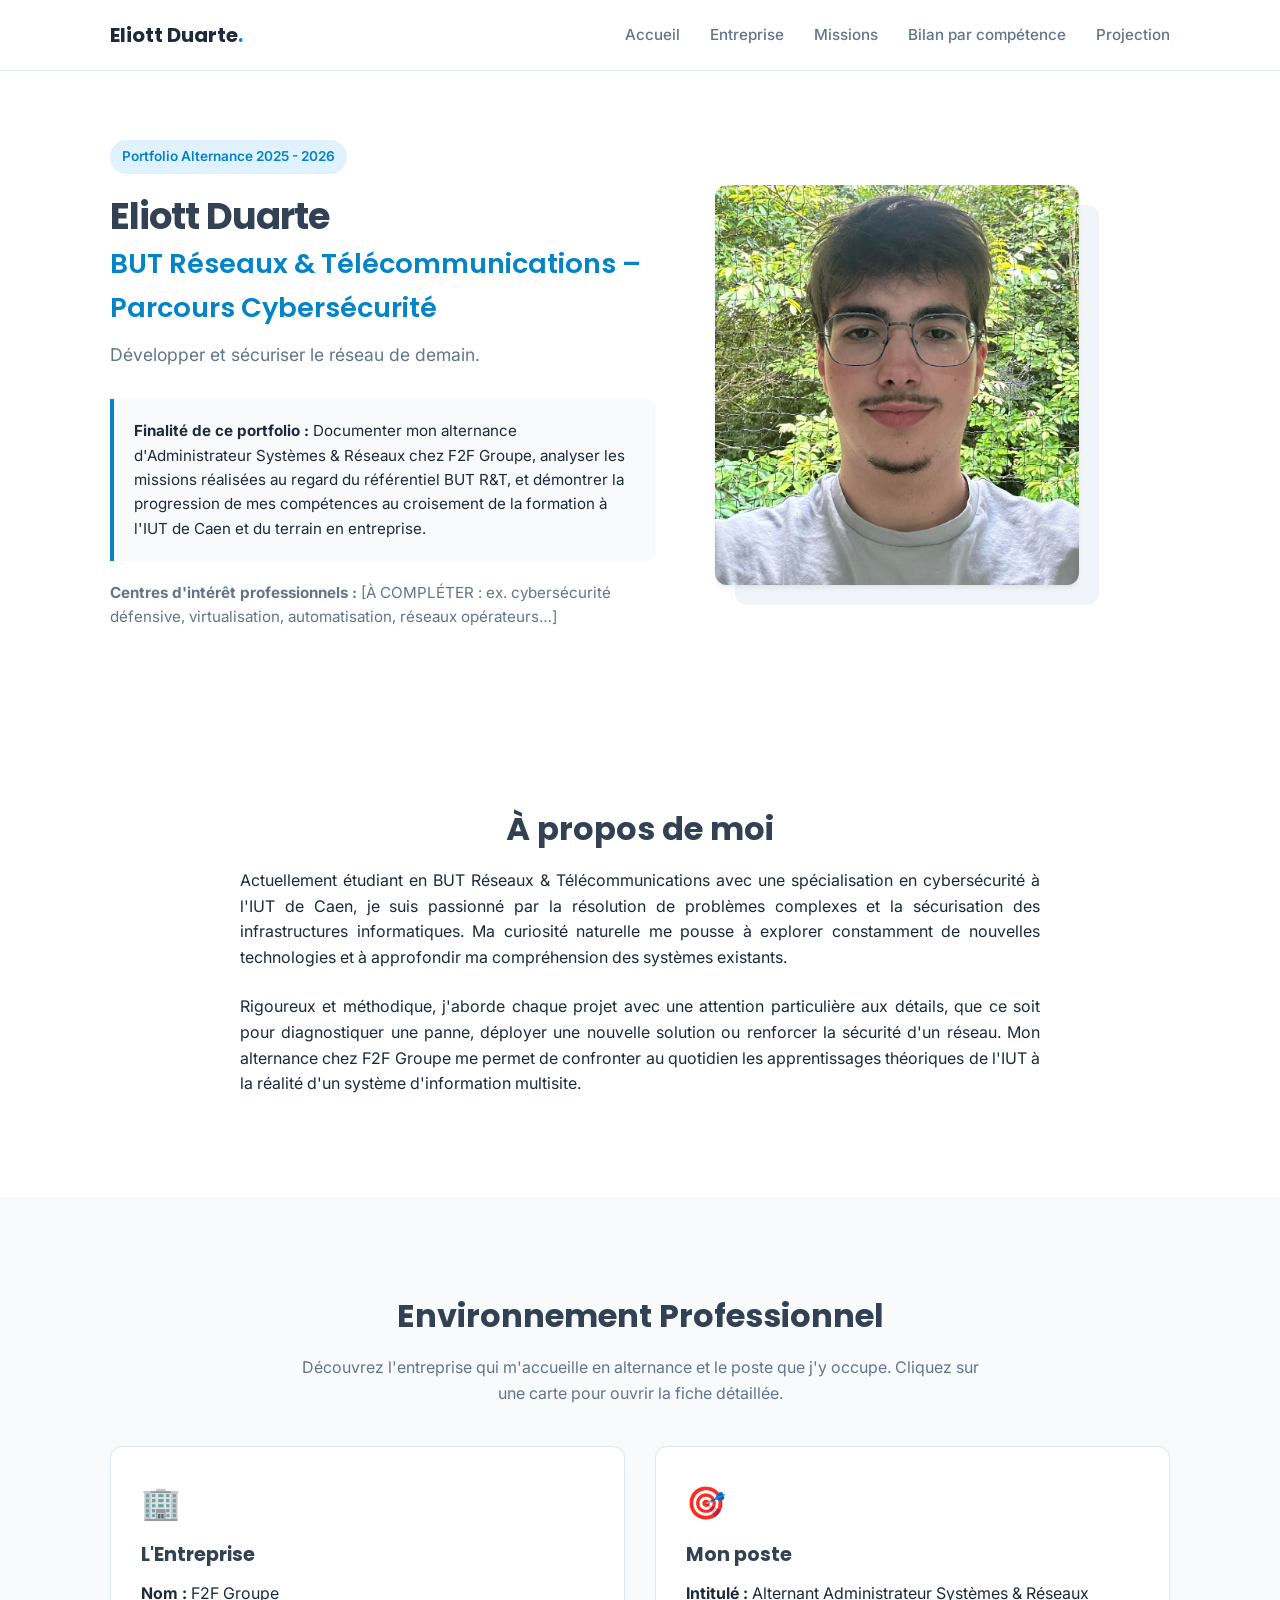
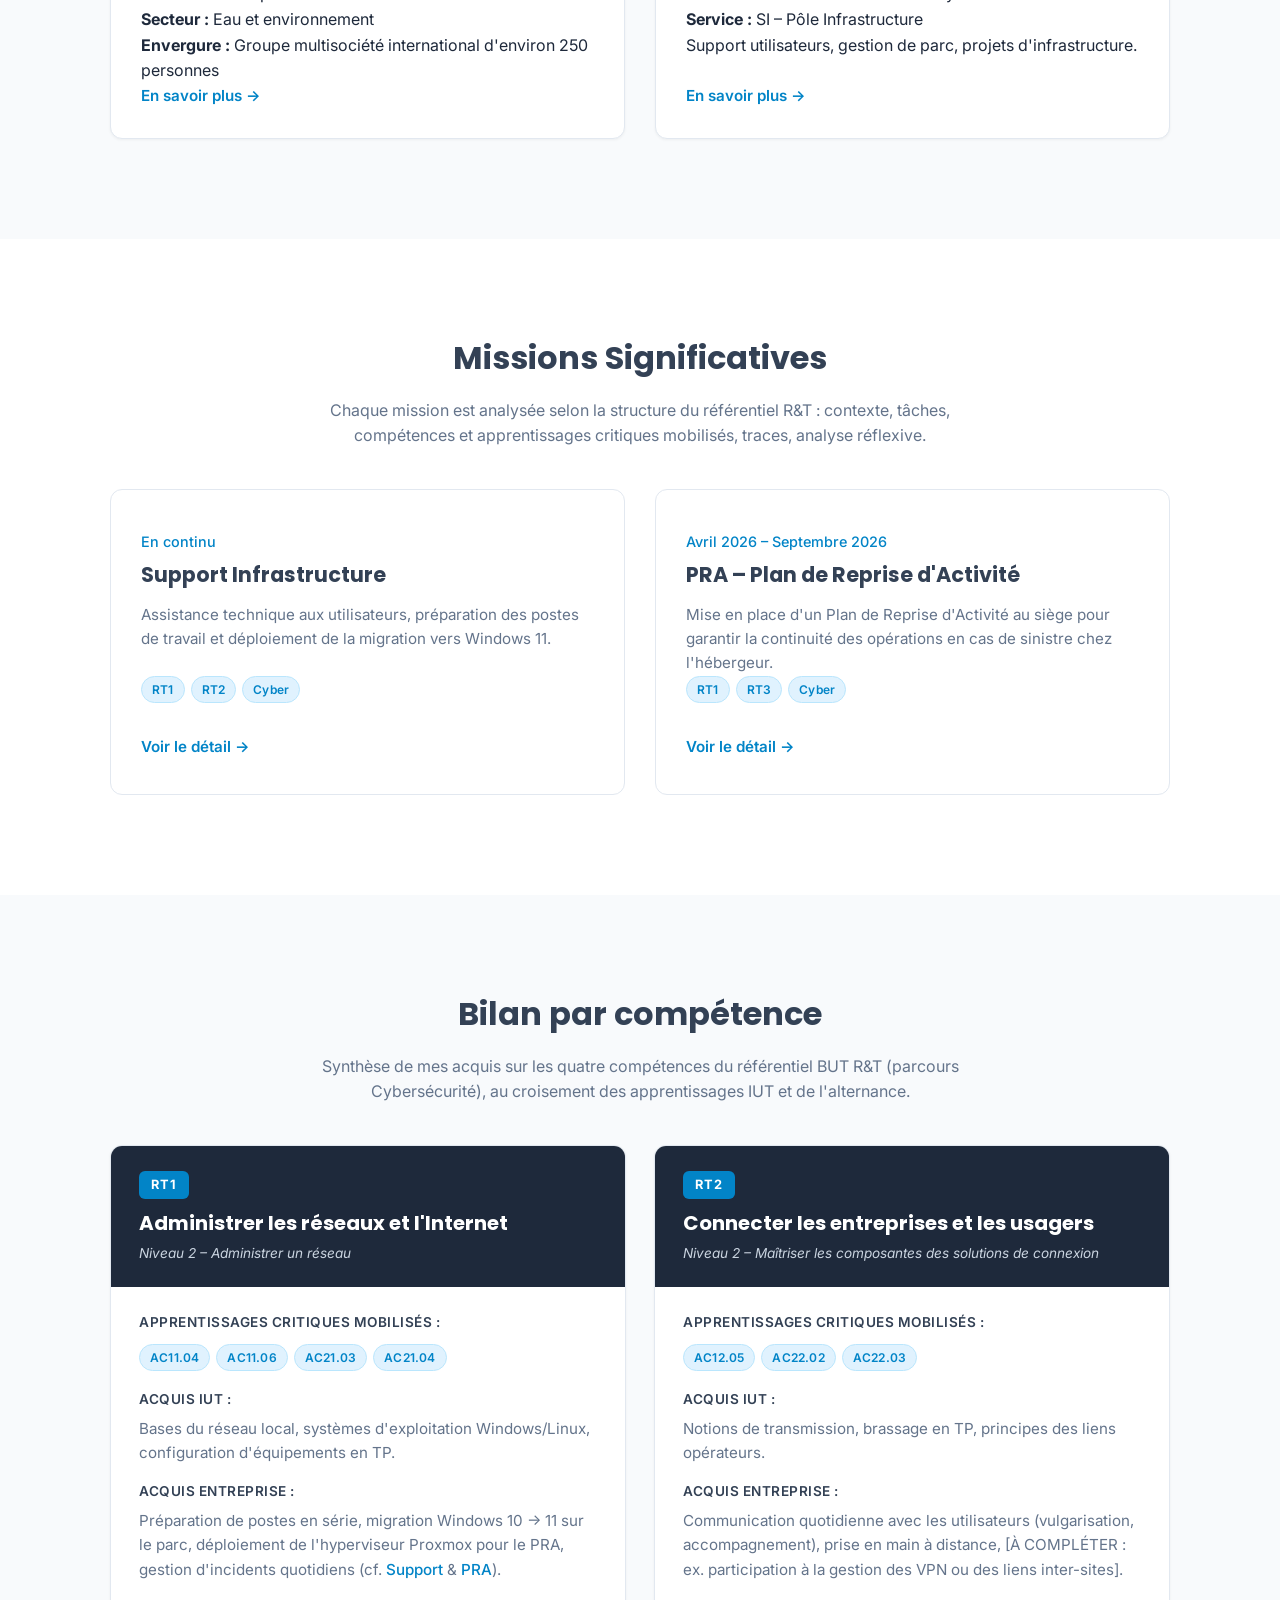
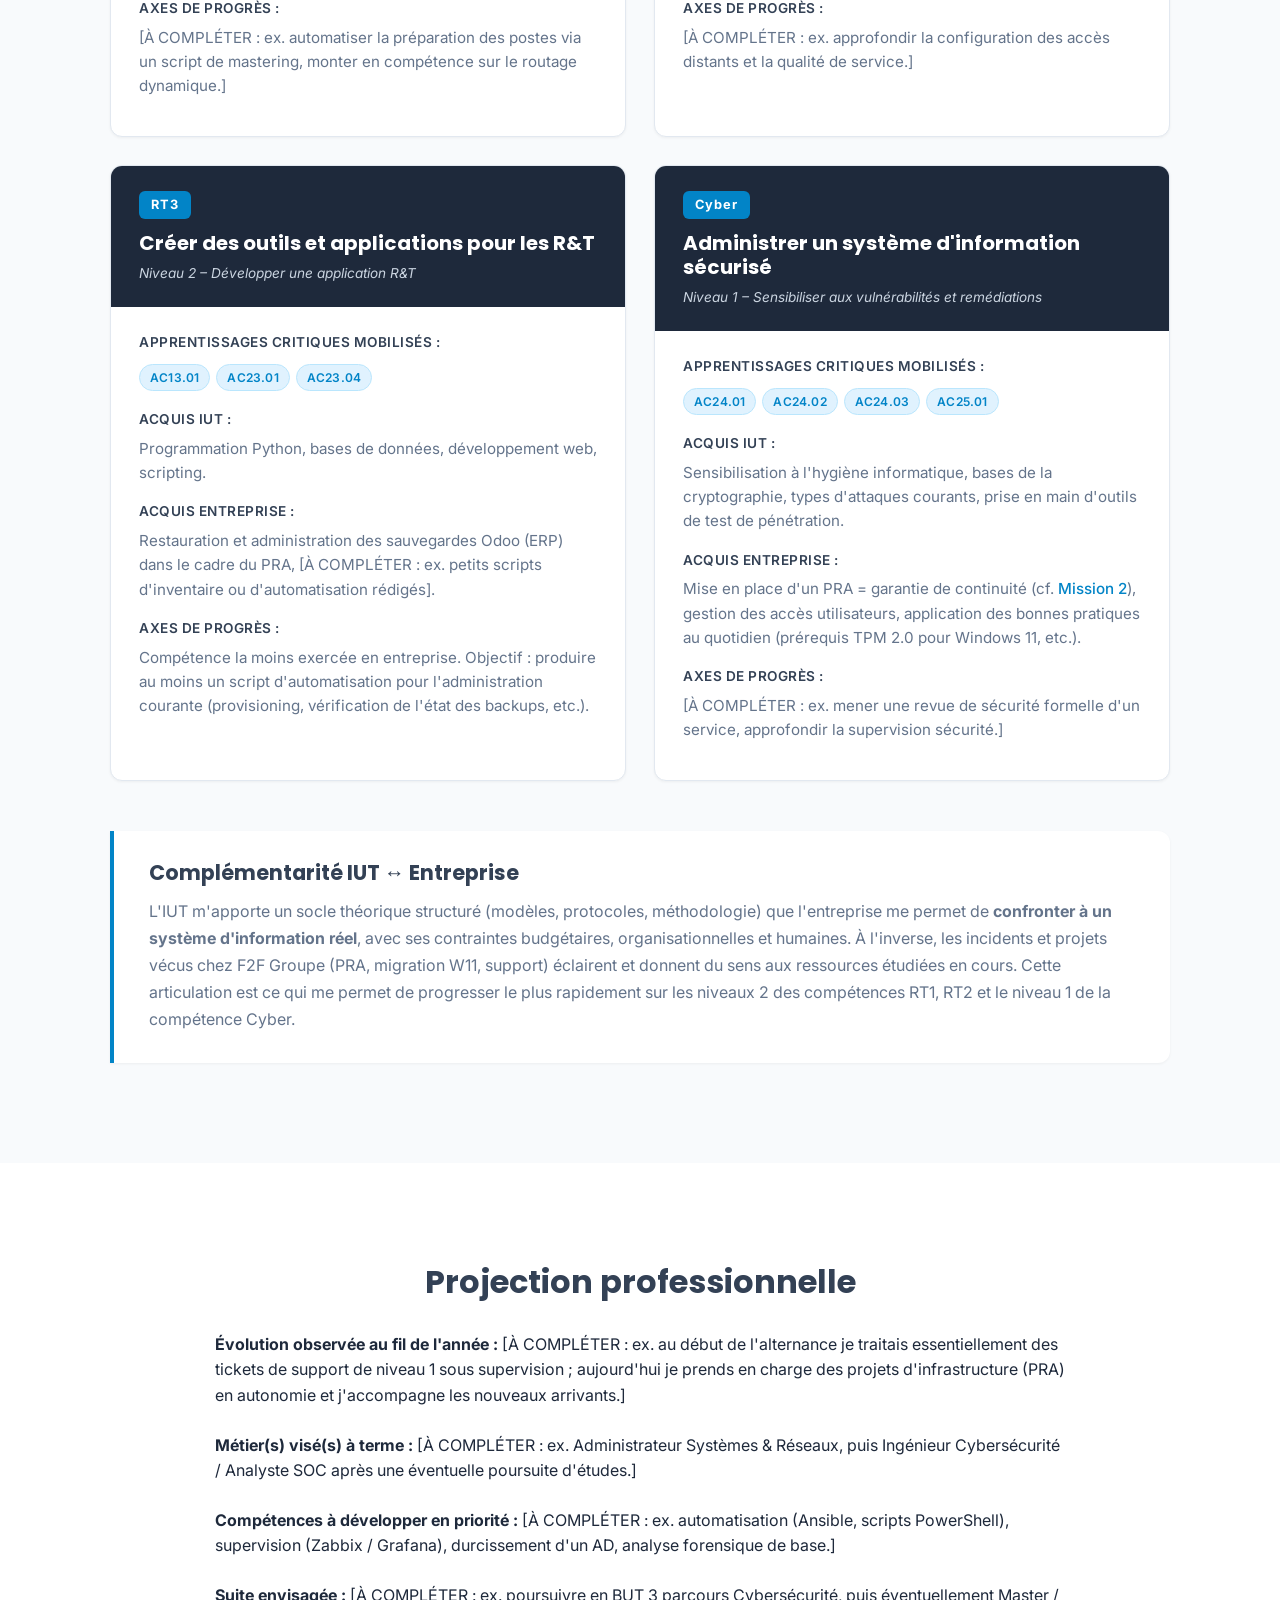
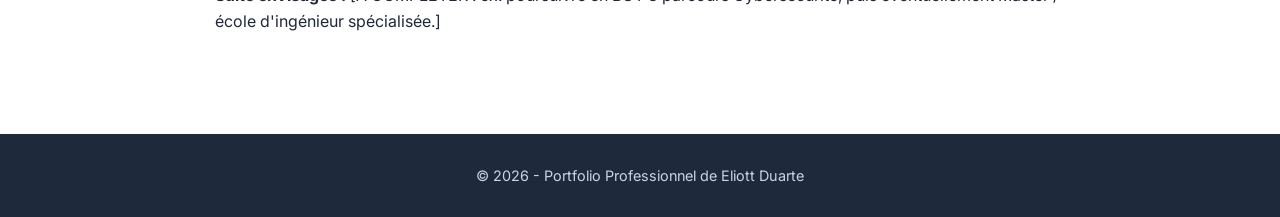
==== index.html @ 226a298e "9eme" ====
<!DOCTYPE html>
<html lang="fr">
<head>
    <meta charset="UTF-8">
    <meta name="viewport" content="width=device-width, initial-scale=1.0">
    <title>Portfolio Professionnel | BUT R&T - Eliott Duarte</title>
    <link rel="preconnect" href="https://fonts.googleapis.com">
    <link rel="preconnect" href="https://fonts.gstatic.com" crossorigin>
    <link href="https://fonts.googleapis.com/css2?family=Inter:wght@300;400;500&family=Poppins:wght@500;600;700&display=swap" rel="stylesheet">
    <link rel="stylesheet" href="style.css">
</head>
<body>

    <header class="main-header">
        <div class="container nav-container">
            <div class="logo">
                <span class="logo-name">Eliott Duarte</span><span class="logo-dot">.</span>
            </div>
            <nav>
                <ul class="nav-links">
                    <li><a href="#accueil">Accueil</a></li>
                    <li><a href="#entreprise">Entreprise</a></li>
                    <li><a href="#missions">Missions</a></li>
                    <li><a href="#bilan">Bilan par compétence</a></li>
                    <li><a href="#projection">Projection</a></li>
                </ul>
            </nav>
        </div>
    </header>

    <main>
        <section id="accueil" class="section-hero">
            <div class="container hero-wrapper">
                <div class="hero-content">
                    <span class="badge">Portfolio Alternance 2025 - 2026</span>
                    <h1>Eliott Duarte<br><span class="specialization-text">BUT Réseaux & Télécommunications – Parcours Cybersécurité</span></h1>
                    <p class="hero-subtitle">Développer et sécuriser le réseau de demain.</p>
                    <div class="hero-description">
                        <p><strong>Finalité de ce portfolio :</strong> Documenter mon alternance d'Administrateur Systèmes & Réseaux chez F2F Groupe, analyser les missions réalisées au regard du référentiel BUT R&T, et démontrer la progression de mes compétences au croisement de la formation à l'IUT de Caen et du terrain en entreprise.</p>
                    </div>
                    <p style="margin-top:20px; color: var(--text-muted); font-size: 0.95rem;">
                        <strong>Centres d'intérêt professionnels :</strong> [À COMPLÉTER : ex. cybersécurité défensive, virtualisation, automatisation, réseaux opérateurs…]
                    </p>
                </div>
                <div class="hero-image-container">
                    <div style="position: relative; width: 80%; height: 400px;">
                        <img src="portrait.jpg" alt="Portrait d'Eliott Duarte, étudiant BUT R&T" class="hero-img" style="background:#e2e8f0; width: 100%; height: 100%; display:block; object-fit:cover;">
                        <div class="img-backdrop"></div>
                    </div>
                </div>
            </div>
        </section>

        <section id="about" class="section-white">
            <div class="container">
                <h2 class="section-title">À propos de moi</h2>
                <div style="max-width: 800px; margin: -30px auto 0 auto; text-align: justify;">
                    <p>
                        Actuellement étudiant en BUT Réseaux & Télécommunications avec une spécialisation en cybersécurité à l'IUT de Caen, je suis passionné par la résolution de problèmes complexes et la sécurisation des infrastructures informatiques. Ma curiosité naturelle me pousse à explorer constamment de nouvelles technologies et à approfondir ma compréhension des systèmes existants.
                    </p>
                    <p style="margin-top: 1.5em;">
                        Rigoureux et méthodique, j'aborde chaque projet avec une attention particulière aux détails, que ce soit pour diagnostiquer une panne, déployer une nouvelle solution ou renforcer la sécurité d'un réseau. Mon alternance chez F2F Groupe me permet de confronter au quotidien les apprentissages théoriques de l'IUT à la réalité d'un système d'information multisite.
                    </p>
                </div>
            </div>
        </section>

        <section id="entreprise" class="section-light">
            <div class="container">
                <h2 class="section-title">Environnement Professionnel</h2>
                <p class="section-intro">Découvrez l'entreprise qui m'accueille en alternance et le poste que j'y occupe. Cliquez sur une carte pour ouvrir la fiche détaillée.</p>
                <div class="cards-grid">
                    <div class="card card-link" onclick="openModal('modal-entreprise')" role="button" tabindex="0">
                        <div class="card-icon">🏢</div>
                        <h3>L'Entreprise</h3>
                        <p><strong>Nom :</strong> F2F Groupe</p>
                        <p><strong>Secteur :</strong> Eau et environnement</p>
                        <p><strong>Envergure :</strong> Groupe multisociété international d'environ 250 personnes</p>
                        <span class="read-more">En savoir plus &rarr;</span>
                    </div>
                    <div class="card card-link" onclick="openModal('modal-poste')" role="button" tabindex="0">
                        <div class="card-icon">🎯</div>
                        <h3>Mon poste</h3>
                        <p><strong>Intitulé :</strong> Alternant Administrateur Systèmes & Réseaux</p>
                        <p><strong>Service :</strong> SI – Pôle Infrastructure</p>
                        <p>Support utilisateurs, gestion de parc, projets d'infrastructure.</p>
                        <span class="read-more">En savoir plus &rarr;</span>
                    </div>
                </div>
            </div>
        </section>

        <section id="missions" class="section-white">
            <div class="container">
                <h2 class="section-title">Missions Significatives</h2>
                <p class="section-intro">Chaque mission est analysée selon la structure du référentiel R&T : contexte, tâches, compétences et apprentissages critiques mobilisés, traces, analyse réflexive.</p>

                <div class="mission-grid">
                    <a href="mission1.html" class="mission-summary-card">
                        <span class="mission-date">En continu</span>
                        <h3>Support Infrastructure</h3>
                        <p>Assistance technique aux utilisateurs, préparation des postes de travail et déploiement de la migration vers Windows 11.</p>
                        <div class="ac-tag-row">
                            <span class="ac-tag">RT1</span>
                            <span class="ac-tag">RT2</span>
                            <span class="ac-tag">Cyber</span>
                        </div>
                        <span class="read-more">Voir le détail &rarr;</span>
                    </a>

                    <a href="mission2.html" class="mission-summary-card">
                        <span class="mission-date">Avril 2026 – Septembre 2026</span>
                        <h3>PRA – Plan de Reprise d'Activité</h3>
                        <p>Mise en place d'un Plan de Reprise d'Activité au siège pour garantir la continuité des opérations en cas de sinistre chez l'hébergeur.</p>
                        <div class="ac-tag-row">
                            <span class="ac-tag">RT1</span>
                            <span class="ac-tag">RT3</span>
                            <span class="ac-tag">Cyber</span>
                        </div>
                        <span class="read-more">Voir le détail &rarr;</span>
                    </a>
                </div>
            </div>
        </section>

        <section id="bilan" class="section-light">
            <div class="container">
                <h2 class="section-title">Bilan par compétence</h2>
                <p class="section-intro">Synthèse de mes acquis sur les quatre compétences du référentiel BUT R&T (parcours Cybersécurité), au croisement des apprentissages IUT et de l'alternance.</p>

                <div class="competence-grid">

                    <article class="competence-card">
                        <header class="competence-header">
                            <span class="competence-code">RT1</span>
                            <h3>Administrer les réseaux et l'Internet</h3>
                            <span class="competence-level">Niveau 2 – Administrer un réseau</span>
                        </header>
                        <div class="competence-body">
                            <p class="competence-label">Apprentissages critiques mobilisés :</p>
                            <div class="ac-tag-row">
                                <span class="ac-tag" title="Maîtriser les principes des systèmes d'exploitation">AC11.04</span>
                                <span class="ac-tag" title="Installer un poste client">AC11.06</span>
                                <span class="ac-tag" title="Déployer des postes clients et solutions virtualisées">AC21.03</span>
                                <span class="ac-tag" title="Déployer des services réseaux avancés">AC21.04</span>
                            </div>
                            <p class="competence-label">Acquis IUT :</p>
                            <p>Bases du réseau local, systèmes d'exploitation Windows/Linux, configuration d'équipements en TP.</p>
                            <p class="competence-label">Acquis Entreprise :</p>
                            <p>Préparation de postes en série, migration Windows 10 → 11 sur le parc, déploiement de l'hyperviseur Proxmox pour le PRA, gestion d'incidents quotidiens (cf. <a href="mission1.html">Support</a> &amp; <a href="mission2.html">PRA</a>).</p>
                            <p class="competence-label">Axes de progrès :</p>
                            <p>[À COMPLÉTER : ex. automatiser la préparation des postes via un script de mastering, monter en compétence sur le routage dynamique.]</p>
                        </div>
                    </article>

                    <article class="competence-card">
                        <header class="competence-header">
                            <span class="competence-code">RT2</span>
                            <h3>Connecter les entreprises et les usagers</h3>
                            <span class="competence-level">Niveau 2 – Maîtriser les composantes des solutions de connexion</span>
                        </header>
                        <div class="competence-body">
                            <p class="competence-label">Apprentissages critiques mobilisés :</p>
                            <div class="ac-tag-row">
                                <span class="ac-tag" title="Communiquer avec un tiers, adapter son discours">AC12.05</span>
                                <span class="ac-tag" title="Mettre en place un accès distant sécurisé">AC22.02</span>
                                <span class="ac-tag" title="Mettre en place une connexion multi-site">AC22.03</span>
                            </div>
                            <p class="competence-label">Acquis IUT :</p>
                            <p>Notions de transmission, brassage en TP, principes des liens opérateurs.</p>
                            <p class="competence-label">Acquis Entreprise :</p>
                            <p>Communication quotidienne avec les utilisateurs (vulgarisation, accompagnement), prise en main à distance, [À COMPLÉTER : ex. participation à la gestion des VPN ou des liens inter-sites].</p>
                            <p class="competence-label">Axes de progrès :</p>
                            <p>[À COMPLÉTER : ex. approfondir la configuration des accès distants et la qualité de service.]</p>
                        </div>
                    </article>

                    <article class="competence-card">
                        <header class="competence-header">
                            <span class="competence-code">RT3</span>
                            <h3>Créer des outils et applications pour les R&T</h3>
                            <span class="competence-level">Niveau 2 – Développer une application R&T</span>
                        </header>
                        <div class="competence-body">
                            <p class="competence-label">Apprentissages critiques mobilisés :</p>
                            <div class="ac-tag-row">
                                <span class="ac-tag" title="Utiliser un système informatique et ses outils">AC13.01</span>
                                <span class="ac-tag" title="Automatiser l'administration système avec des scripts">AC23.01</span>
                                <span class="ac-tag" title="Installer, administrer un système de gestion de données">AC23.04</span>
                            </div>
                            <p class="competence-label">Acquis IUT :</p>
                            <p>Programmation Python, bases de données, développement web, scripting.</p>
                            <p class="competence-label">Acquis Entreprise :</p>
                            <p>Restauration et administration des sauvegardes Odoo (ERP) dans le cadre du PRA, [À COMPLÉTER : ex. petits scripts d'inventaire ou d'automatisation rédigés].</p>
                            <p class="competence-label">Axes de progrès :</p>
                            <p>Compétence la moins exercée en entreprise. Objectif : produire au moins un script d'automatisation pour l'administration courante (provisioning, vérification de l'état des backups, etc.).</p>
                        </div>
                    </article>

                    <article class="competence-card">
                        <header class="competence-header">
                            <span class="competence-code">Cyber</span>
                            <h3>Administrer un système d'information sécurisé</h3>
                            <span class="competence-level">Niveau 1 – Sensibiliser aux vulnérabilités et remédiations</span>
                        </header>
                        <div class="competence-body">
                            <p class="competence-label">Apprentissages critiques mobilisés :</p>
                            <div class="ac-tag-row">
                                <span class="ac-tag" title="Connaître et utiliser les bonnes pratiques de cybersécurité">AC24.01</span>
                                <span class="ac-tag" title="Mettre en œuvre les outils fondamentaux de sécurisation">AC24.02</span>
                                <span class="ac-tag" title="Sécuriser les services">AC24.03</span>
                                <span class="ac-tag" title="Administrer les protections contre les logiciels malveillants">AC25.01</span>
                            </div>
                            <p class="competence-label">Acquis IUT :</p>
                            <p>Sensibilisation à l'hygiène informatique, bases de la cryptographie, types d'attaques courants, prise en main d'outils de test de pénétration.</p>
                            <p class="competence-label">Acquis Entreprise :</p>
                            <p>Mise en place d'un PRA = garantie de continuité (cf. <a href="mission2.html">Mission 2</a>), gestion des accès utilisateurs, application des bonnes pratiques au quotidien (prérequis TPM 2.0 pour Windows 11, etc.).</p>
                            <p class="competence-label">Axes de progrès :</p>
                            <p>[À COMPLÉTER : ex. mener une revue de sécurité formelle d'un service, approfondir la supervision sécurité.]</p>
                        </div>
                    </article>

                </div>

                <div class="complementarite-box">
                    <h3>Complémentarité IUT ↔ Entreprise</h3>
                    <p>L'IUT m'apporte un socle théorique structuré (modèles, protocoles, méthodologie) que l'entreprise me permet de <strong>confronter à un système d'information réel</strong>, avec ses contraintes budgétaires, organisationnelles et humaines. À l'inverse, les incidents et projets vécus chez F2F Groupe (PRA, migration W11, support) éclairent et donnent du sens aux ressources étudiées en cours. Cette articulation est ce qui me permet de progresser le plus rapidement sur les niveaux 2 des compétences RT1, RT2 et le niveau 1 de la compétence Cyber.</p>
                </div>
            </div>
        </section>

        <section id="projection" class="section-white">
            <div class="container">
                <h2 class="section-title">Projection professionnelle</h2>
                <div style="max-width: 850px; margin: -20px auto 0 auto;">
                    <p><strong>Évolution observée au fil de l'année :</strong> [À COMPLÉTER : ex. au début de l'alternance je traitais essentiellement des tickets de support de niveau 1 sous supervision ; aujourd'hui je prends en charge des projets d'infrastructure (PRA) en autonomie et j'accompagne les nouveaux arrivants.]</p>

                    <p style="margin-top: 1.5em;"><strong>Métier(s) visé(s) à terme :</strong> [À COMPLÉTER : ex. Administrateur Systèmes & Réseaux, puis Ingénieur Cybersécurité / Analyste SOC après une éventuelle poursuite d'études.]</p>

                    <p style="margin-top: 1.5em;"><strong>Compétences à développer en priorité :</strong> [À COMPLÉTER : ex. automatisation (Ansible, scripts PowerShell), supervision (Zabbix / Grafana), durcissement d'un AD, analyse forensique de base.]</p>

                    <p style="margin-top: 1.5em;"><strong>Suite envisagée :</strong> [À COMPLÉTER : ex. poursuivre en BUT 3 parcours Cybersécurité, puis éventuellement Master / école d'ingénieur spécialisée.]</p>
                </div>
            </div>
        </section>
    </main>

    <footer class="main-footer">
        <div class="container">
            <p>© 2026 - Portfolio Professionnel de Eliott Duarte</p>
        </div>
    </footer>

    <!-- Modal Entreprise -->
    <div id="modal-entreprise" class="modal-overlay" onclick="closeModalOnOverlay(event, this)" aria-modal="true" role="dialog">
        <div class="modal">
            <div class="modal-header">
                <span class="mission-date">Secteur : Eau et environnement</span>
                <h2>F2F Groupe</h2>
                <div class="tags">
                    <span class="tag">International</span>
                    <span class="tag">Multisociété</span>
                    <span class="tag">~250 collaborateurs</span>
                </div>
                <button class="modal-close" onclick="closeModal('modal-entreprise')" aria-label="Fermer">&times;</button>
            </div>
            <div class="modal-body">
                <div class="content-block">
                    <h2>1. Présentation du Groupe</h2>
                    <p>F2F Groupe est un acteur du secteur de l'eau et de l'environnement. Avec une présence à l'international et un effectif d'environ 250 personnes, le groupe rassemble plusieurs sociétés spécialisées pour offrir des solutions complètes à ses clients.</p>
                    <p><strong>Activité principale :</strong> [À COMPLÉTER : description précise de l'activité du groupe – ex. traitement de l'eau, équipements industriels, ingénierie environnementale…]</p>
                    <p><strong>Implantation :</strong> Siège à [À COMPLÉTER : ex. Sainte-Mère-Église], filiales en [À COMPLÉTER : pays / régions].</p>
                </div>

                <div class="content-block bg-gray rounded-box">
                    <h2>2. Organisation interne &amp; positionnement du service</h2>
                    <p>Je suis intégré au <strong>service Système d'Information (SI), Pôle Infrastructure</strong>, basé au siège du groupe. Ce service est responsable du maintien en condition opérationnelle de l'infrastructure partagée entre les différentes sociétés du groupe.</p>
                    <p><strong>Structure du service SI :</strong> [À COMPLÉTER : ex. 1 DSI, 1 responsable infrastructure (mon tuteur), 2 administrateurs, 1 alternant (moi). Adapter selon la réalité.]</p>
                </div>

                <div class="content-block">
                    <h2>3. Missions principales confiées</h2>
                    <ul class="task-list">
                        <li>Support de proximité aux utilisateurs du groupe (résolution d'incidents, accompagnement).</li>
                        <li>Préparation des équipements et des accès pour les nouveaux arrivants.</li>
                        <li>Migration progressive du parc Windows 10 vers Windows 11.</li>
                        <li>Conception et mise en place du Plan de Reprise d'Activité au siège.</li>
                        <li>[À COMPLÉTER : autres missions ponctuelles confiées au cours de l'année.]</li>
                    </ul>
                </div>

                <div class="content-block bg-gray rounded-box">
                    <h2>4. Évolution observée au fil de l'année</h2>
                    <p>[À COMPLÉTER : ex. premiers mois consacrés à l'observation et au support de niveau 1 ; à partir de [mois], prise en charge de tâches plus autonomes (préparation de postes, gestion des accès) ; à partir d'avril 2026, pilotage du projet PRA en quasi-autonomie sous validation du tuteur.]</p>
                </div>

                <div class="content-block">
                    <h2>5. Lien avec mon projet professionnel</h2>
                    <p>Cette alternance me permet de [À COMPLÉTER : ex. confronter mes apprentissages cybersécurité à un SI réel, découvrir la dimension multisite d'une infrastructure, etc.]. Elle conforte mon souhait de m'orienter vers [À COMPLÉTER : métier / domaine visé].</p>
                </div>
            </div>
        </div>
    </div>

    <!-- Modal Poste -->
    <div id="modal-poste" class="modal-overlay" onclick="closeModalOnOverlay(event, this)" aria-modal="true" role="dialog">
        <div class="modal">
            <div class="modal-header">
                <span class="mission-date">Service : SI – Pôle Infrastructure</span>
                <h2>Alternant Administrateur Systèmes &amp; Réseaux</h2>
                <div class="tags">
                    <span class="tag">Support Utilisateurs</span>
                    <span class="tag">Maintien en condition opérationnelle</span>
                    <span class="tag">Projets d'infrastructure</span>
                </div>
                <button class="modal-close" onclick="closeModal('modal-poste')" aria-label="Fermer">&times;</button>
            </div>
            <div class="modal-body">
                <div class="content-block">
                    <h2>1. Description du poste</h2>
                    <p>En tant qu'alternant Administrateur Systèmes &amp; Réseaux, j'accompagne le Pôle Infrastructure dans la gestion quotidienne du système d'information de F2F Groupe. Mon rôle inclut la résolution des incidents, le support de proximité aux utilisateurs et la participation active aux projets d'évolution de l'infrastructure.</p>
                </div>

                <div class="content-block bg-gray rounded-box">
                    <h2>2. Outils &amp; environnement technique</h2>
                    <ul class="task-list">
                        <li><strong>Systèmes &amp; virtualisation :</strong> Windows 10/11, Windows Server, Proxmox.</li>
                        <li><strong>Réseaux :</strong> brassage, gestion des accès, configuration des équipements.</li>
                        <li><strong>Support :</strong> outils de ticketing et de prise en main à distance.</li>
                        <li><strong>Hébergement / sauvegardes :</strong> infrastructure OVH, ERP Odoo.</li>
                        <li>[À COMPLÉTER : autres outils précis – ex. nom de la solution de ticketing, antivirus, etc.]</li>
                    </ul>
                </div>

                <div class="content-block">
                    <h2>3. Niveau de responsabilité</h2>
                    <p>Sous la supervision de mon tuteur [À COMPLÉTER : nom &amp; fonction du tuteur], j'interviens en autonomie sur le support de niveau 1 et la préparation des postes. Pour les projets d'infrastructure (PRA, migration W11), je propose les solutions techniques et les fais valider avant déploiement en production.</p>
                </div>

                <div class="content-block bg-gray rounded-box">
                    <h2>4. Évolution de mon autonomie</h2>
                    <p>[À COMPLÉTER : ex. au début je sollicitais systématiquement mon tuteur pour chaque incident ; aujourd'hui je traite seul environ X tickets par semaine et je n'escalade que les cas critiques. Sur les projets, je suis passé d'un rôle d'exécution à un rôle de proposition.]</p>
                </div>

                <div class="content-block">
                    <h2>5. Projection professionnelle</h2>
                    <p>Ce poste me permet de construire un profil polyvalent (système, réseau, support, sécurité). À l'issue du BUT, je souhaite [À COMPLÉTER : ex. évoluer vers un poste d'Administrateur Systèmes &amp; Réseaux confirmé, puis me spécialiser en cybersécurité défensive].</p>
                </div>
            </div>
        </div>
    </div>

    <script>
        function openModal(id) {
            document.getElementById(id).classList.add('active');
            document.body.style.overflow = 'hidden';
        }
        function closeModal(id) {
            document.getElementById(id).classList.remove('active');
            document.body.style.overflow = '';
        }
        function closeModalOnOverlay(e, overlay) {
            if (e.target === overlay) closeModal(overlay.id);
        }
        document.addEventListener('keydown', function(e) {
            if (e.key === 'Escape') {
                document.querySelectorAll('.modal-overlay.active').forEach(function(m) {
                    closeModal(m.id);
                });
            }
        });
    </script>
</body>
</html>
---- style.css ----
/* VARIABLES GLOBALES */
:root {
    --primary-color: #1e293b; /* Bleu ardoise très foncé (texte principal) */
    --secondary-color: #334155; /* Bleu gris (titres) */
    --accent-color: #0284c7; /* Bleu professionnel (boutons, liens) */
    --bg-white: #ffffff;
    --bg-light: #f8fafc; /* Gris très clair pour alterner les sections */
    --text-muted: #64748b;
    --border-color: #e2e8f0;
    --shadow-sm: 0 1px 3px rgba(0,0,0,0.05);
    --shadow-md: 0 4px 6px -1px rgba(0,0,0,0.05), 0 2px 4px -1px rgba(0,0,0,0.03);
    --radius: 12px;
}

/* RESET & TYPOGRAPHIE */
* {
    margin: 0;
    padding: 0;
    box-sizing: border-box;
}

html {
    scroll-behavior: smooth;
}

body {
    font-family: 'Inter', sans-serif;
    color: var(--primary-color);
    line-height: 1.6;
    background-color: var(--bg-white);
}

h1, h2, h3, h4 {
    font-family: 'Poppins', sans-serif;
    color: var(--secondary-color);
    line-height: 1.2;
}

.container {
    max-width: 1100px;
    margin: 0 auto;
    padding: 0 20px;
}

/* HEADER & NAVIGATION */
.main-header {
    background-color: var(--bg-white);
    position: fixed;
    width: 100%;
    top: 0;
    z-index: 1000;
    border-bottom: 1px solid var(--border-color);
}

.nav-container {
    display: flex;
    justify-content: space-between;
    align-items: center;
    height: 70px;
}

.logo {
    font-family: 'Poppins', sans-serif;
    font-size: 1.25rem;
    font-weight: 700;
    color: var(--primary-color);
}

.logo-dot {
    color: var(--accent-color);
}

.nav-links {
    list-style: none;
    display: flex;
    gap: 30px;
}

.nav-links a {
    text-decoration: none;
    color: var(--text-muted);
    font-weight: 500;
    font-size: 0.95rem;
    transition: color 0.2s ease;
}

.nav-links a:hover {
    color: var(--accent-color);
}

/* SECTIONS GÉNÉRALES */
.section-white, .section-light {
    padding: 100px 0;
}

.section-light {
    background-color: var(--bg-light);
}

.section-title {
    font-size: 2rem;
    margin-bottom: 50px;
    text-align: center;
}

.section-intro {
    text-align: center;
    max-width: 700px;
    margin: -30px auto 40px auto;
    color: var(--text-muted);
}

/* 1. HERO SECTION (ACCUEIL) */
.section-hero {
    padding: 140px 0 80px 0; /* Plus d'espace en haut pour le header fixe */
    background-color: var(--bg-white);
}

.hero-wrapper {
    display: flex;
    align-items: center;
    gap: 60px;
}

.hero-content {
    flex: 1.2;
}

.badge {
    display: inline-block;
    padding: 6px 12px;
    background-color: #e0f2fe;
    color: var(--accent-color);
    border-radius: 20px;
    font-size: 0.85rem;
    font-weight: 600;
    margin-bottom: 20px;
}

.hero-content h1 {
    font-size: 2.3rem;
    margin-bottom: 15px;
    letter-spacing: -1px;
}

.specialization-text {
    color: var(--accent-color);
    font-size: 1.7rem;
    font-weight: 600;
    letter-spacing: normal;
}

.hero-subtitle {
    font-size: 1.1rem;
    color: var(--text-muted);
    margin-bottom: 30px;
}

.hero-description {
    background: var(--bg-light);
    padding: 20px;
    border-left: 4px solid var(--accent-color);
    border-radius: 0 8px 8px 0;
    font-size: 0.95rem;
}

.hero-image-container {
    flex: 1;
    position: relative;
}

.hero-img {
    width: 100%;
    border-radius: var(--radius);
    position: relative;
    z-index: 2;
    box-shadow: var(--shadow-md);
}

.img-backdrop {
    position: absolute;
    top: 20px;
    right: -20px;
    width: 100%;
    height: 100%;
    background-color: #f1f5f9;
    border-radius: var(--radius);
    z-index: 1;
}

/* 2. CARTES ENTREPRISE */
.cards-grid {
    display: grid;
    grid-template-columns: repeat(auto-fit, minmax(300px, 1fr));
    gap: 30px;
}

.card {
    background: var(--bg-white);
    padding: 30px;
    border-radius: var(--radius);
    box-shadow: var(--shadow-sm);
    border: 1px solid var(--border-color);
    transition: transform 0.3s ease, box-shadow 0.3s ease;
}

.card:hover {
    transform: translateY(-5px);
    box-shadow: var(--shadow-md);
}

.card-icon {
    font-size: 2rem;
    margin-bottom: 15px;
}

.card h3 {
    margin-bottom: 15px;
    font-size: 1.2rem;
}

/* Cartes entreprise et poste */
.card-link {
    text-decoration: none;
    color: var(--primary-color);
    display: flex;
    flex-direction: column;
    cursor: pointer;
}
.card-link .read-more {
    margin-top: auto;
}

/* MODALES */
.modal-overlay {
    display: none;
    position: fixed;
    inset: 0;
    background: rgba(0, 0, 0, 0.5);
    z-index: 2000;
    align-items: center;
    justify-content: center;
    padding: 20px;
}

.modal-overlay.active {
    display: flex;
}

.modal {
    background: var(--bg-white);
    border-radius: var(--radius);
    max-width: 700px;
    width: 100%;
    max-height: 85vh;
    overflow-y: auto;
    box-shadow: 0 20px 60px rgba(0, 0, 0, 0.2);
    animation: modalIn 0.25s ease;
}

@keyframes modalIn {
    from { opacity: 0; transform: translateY(20px); }
    to   { opacity: 1; transform: translateY(0); }
}

.modal-header {
    background-color: var(--primary-color);
    color: var(--bg-white);
    padding: 40px 50px 30px;
    position: relative;
}

.modal-header h2 {
    color: var(--bg-white);
    font-size: 1.8rem;
    margin: 8px 0 15px;
}

.modal-header .mission-date {
    color: #94a3b8;
    font-size: 0.9rem;
    text-transform: uppercase;
    letter-spacing: 1px;
}

.modal-close {
    position: absolute;
    top: 18px;
    right: 22px;
    background: none;
    border: none;
    color: #94a3b8;
    font-size: 2rem;
    cursor: pointer;
    line-height: 1;
    transition: color 0.2s;
}

.modal-close:hover {
    color: var(--bg-white);
}

.modal-body {
    padding: 40px 50px;
}

/* TAGS APPRENTISSAGES CRITIQUES */
.ac-tag-row {
    display: flex;
    flex-wrap: wrap;
    gap: 6px;
    margin: 10px 0 18px;
}

.ac-tag {
    display: inline-block;
    padding: 3px 10px;
    background-color: #e0f2fe;
    color: var(--accent-color);
    border: 1px solid #bae6fd;
    border-radius: 14px;
    font-size: 0.75rem;
    font-weight: 600;
    font-family: 'Inter', sans-serif;
    letter-spacing: 0.2px;
    cursor: help;
}

.mission-summary-card .ac-tag-row {
    margin-top: auto;
    margin-bottom: 12px;
}

/* BILAN PAR COMPETENCE */
.competence-grid {
    display: grid;
    grid-template-columns: repeat(auto-fit, minmax(380px, 1fr));
    gap: 28px;
    margin-top: 20px;
}

.competence-card {
    background: var(--bg-white);
    border: 1px solid var(--border-color);
    border-radius: var(--radius);
    box-shadow: var(--shadow-sm);
    overflow: hidden;
    display: flex;
    flex-direction: column;
    transition: transform 0.3s ease, box-shadow 0.3s ease;
}

.competence-card:hover {
    transform: translateY(-4px);
    box-shadow: var(--shadow-md);
}

.competence-header {
    background-color: var(--primary-color);
    color: var(--bg-white);
    padding: 25px 28px 22px;
}

.competence-code {
    display: inline-block;
    background-color: var(--accent-color);
    color: var(--bg-white);
    padding: 4px 12px;
    border-radius: 6px;
    font-size: 0.8rem;
    font-weight: 700;
    letter-spacing: 1px;
    margin-bottom: 12px;
}

.competence-header h3 {
    color: var(--bg-white);
    font-size: 1.25rem;
    margin: 0 0 8px;
}

.competence-level {
    display: block;
    color: #cbd5e1;
    font-size: 0.85rem;
    font-style: italic;
}

.competence-body {
    padding: 25px 28px;
    flex: 1;
    font-size: 0.95rem;
}

.competence-body p {
    margin-bottom: 12px;
    color: var(--text-muted);
}

.competence-body a {
    color: var(--accent-color);
    text-decoration: none;
    font-weight: 500;
}

.competence-body a:hover {
    text-decoration: underline;
}

.competence-label {
    color: var(--secondary-color) !important;
    font-weight: 600;
    font-size: 0.85rem;
    text-transform: uppercase;
    letter-spacing: 0.5px;
    margin-top: 16px !important;
    margin-bottom: 6px !important;
}

.competence-label:first-child {
    margin-top: 0 !important;
}

/* BLOC AC AU SEIN D'UNE MISSION */
.competence-mini {
    background-color: var(--bg-light);
    border-left: 3px solid var(--accent-color);
    padding: 18px 22px;
    border-radius: 0 6px 6px 0;
    margin-bottom: 18px;
}

.competence-mini p {
    margin-bottom: 8px;
    color: var(--text-muted);
    font-size: 0.95rem;
}

.competence-mini p:first-child {
    color: var(--primary-color);
    font-size: 1rem;
}

.competence-mini em {
    color: var(--secondary-color);
}

/* ENCART COMPLEMENTARITE */
.complementarite-box {
    margin-top: 50px;
    background: var(--bg-white);
    border-left: 4px solid var(--accent-color);
    padding: 30px 35px;
    border-radius: 0 var(--radius) var(--radius) 0;
    box-shadow: var(--shadow-sm);
}

.complementarite-box h3 {
    color: var(--secondary-color);
    font-size: 1.3rem;
    margin-bottom: 12px;
}

.complementarite-box p {
    color: var(--text-muted);
    line-height: 1.7;
}

/* FOOTER */
.main-footer {
    background-color: var(--primary-color);
    color: #cbd5e1;
    padding: 30px 0;
    text-align: center;
    font-size: 0.9rem;
}

/* 3. MISSIONS */
.mission-card {
    background: var(--bg-white);
    border-radius: var(--radius);
    border: 1px solid var(--border-color);
    box-shadow: var(--shadow-sm);
    margin-bottom: 40px;
    overflow: hidden;
}

.mission-header {
    padding: 25px 30px;
    border-bottom: 1px solid var(--border-color);
    background-color: var(--bg-white);
}

.mission-title-group h3 {
    font-size: 1.4rem;
    color: var(--primary-color);
}

.mission-date {
    display: block;
    font-size: 0.9rem;
    color: var(--accent-color);
    font-weight: 500;
    margin-top: 5px;
}

.mission-body {
    display: flex;
    flex-wrap: wrap;
    padding: 30px;
    gap: 40px;
}

.mission-column {
    flex: 1;
    min-width: 300px;
}

.mission-column h4 {
    margin-bottom: 15px;
    font-size: 1.1rem;
}

.task-list {
    padding-left: 20px;
    color: var(--text-muted);
}

.task-list li {
    margin-bottom: 8px;
}

.rounded-box {
    background-color: var(--bg-light);
    padding: 25px;
    border-radius: 8px;
}

.tags {
    display: flex;
    gap: 10px;
    flex-wrap: wrap;
    margin-bottom: 25px;
}

.tag {
    background-color: #e2e8f0;
    color: var(--secondary-color);
    padding: 5px 12px;
    border-radius: 20px;
    font-size: 0.8rem;
    font-weight: 600;
}

.mission-footer {
    padding: 20px 30px;
    background-color: #f8fafc;
    border-top: 1px solid var(--border-color);
}

.trace-text {
    font-style: italic;
    color: var(--text-muted);
    font-size: 0.95rem;
}

/* 4. TABLEAU BILAN */
.table-container {
    overflow-x: auto;
    background: var(--bg-white);
    border-radius: var(--radius);
    box-shadow: var(--shadow-sm);
    border: 1px solid var(--border-color);
}

.styled-table {
    width: 100%;
    border-collapse: collapse;
    min-width: 800px;
    font-size: 1.1rem;
}

.styled-table thead tr {
    background-color: var(--primary-color);
    color: var(--bg-white);
    text-align: left;
}

.styled-table th {
    font-size: 1.2rem;
}

.styled-table th, .styled-table td {
    padding: 25px 30px;
}

/* --- NOUVEAUTÉS POUR LE MULTIPAGE (MISSIONS) --- */

/* Grille des cartes sur l'accueil */
.mission-grid {
    display: grid;
    grid-template-columns: repeat(auto-fit, minmax(320px, 1fr));
    gap: 30px;
    margin-top: 40px;
}

/* Carte cliquable */
.mission-summary-card {
    display: flex;
    flex-direction: column;
    background: var(--bg-white);
    padding: 35px 30px;
    border-radius: var(--radius);
    border: 1px solid var(--border-color);
    text-decoration: none;
    color: var(--primary-color);
    transition: transform 0.3s ease, box-shadow 0.3s ease, border-color 0.3s ease;
}

.mission-summary-card:hover {
    transform: translateY(-5px);
    box-shadow: var(--shadow-md);
    border-color: var(--accent-color);
}

.mission-summary-card h3 {
    font-size: 1.3rem;
    margin-bottom: 15px;
    margin-top: 10px;
}

.mission-summary-card p {
    color: var(--text-muted);
    font-size: 0.95rem;
    flex-grow: 1; /* Pousse le lien "Voir le détail" vers le bas */
}

.read-more {
    display: inline-block;
    margin-top: 20px;
    color: var(--accent-color);
    font-weight: 600;
    font-size: 0.95rem;
}

/* Page détail de la mission */
.page-mission {
    padding: 120px 0 80px 0; /* Compense le header fixe */
}

.btn-back {
    display: inline-flex;
    align-items: center;
    color: var(--text-muted);
    text-decoration: none;
    font-weight: 500;
    margin-bottom: 30px;
    transition: color 0.2s;
}

.btn-back:hover {
    color: var(--accent-color);
}

.mission-detail-card {
    background: var(--bg-white);
    border-radius: var(--radius);
    border: 1px solid var(--border-color);
    box-shadow: var(--shadow-sm);
    overflow: hidden;
}

.mission-detail-header {
    background-color: var(--primary-color);
    color: var(--bg-white);
    padding: 50px;
}

.mission-detail-header h1 {
    color: var(--bg-white);
    font-size: 2.5rem;
    margin: 10px 0 20px 0;
}

.mission-detail-header .mission-date {
    color: #94a3b8;
    font-size: 1rem;
    text-transform: uppercase;
    letter-spacing: 1px;
}

.mission-detail-body {
    padding: 50px;
}

.content-block {
    margin-bottom: 40px;
}

.content-block:last-child {
    margin-bottom: 0;
}

.content-block h2 {
    font-size: 1.4rem;
    margin-bottom: 20px;
    padding-bottom: 10px;
    border-bottom: 2px solid var(--bg-light);
}

.bg-gray {
    background-color: var(--bg-light);
}

.proof-container {
    background-color: var(--bg-light);
    border: 1px solid var(--border-color);
    padding: 20px;
    border-radius: 8px;
    text-align: center;
    margin: 20px 0;
}

.caption {
    font-size: 0.85rem;
    color: var(--text-muted);
    margin-top: 10px;
    font-style: italic;
}
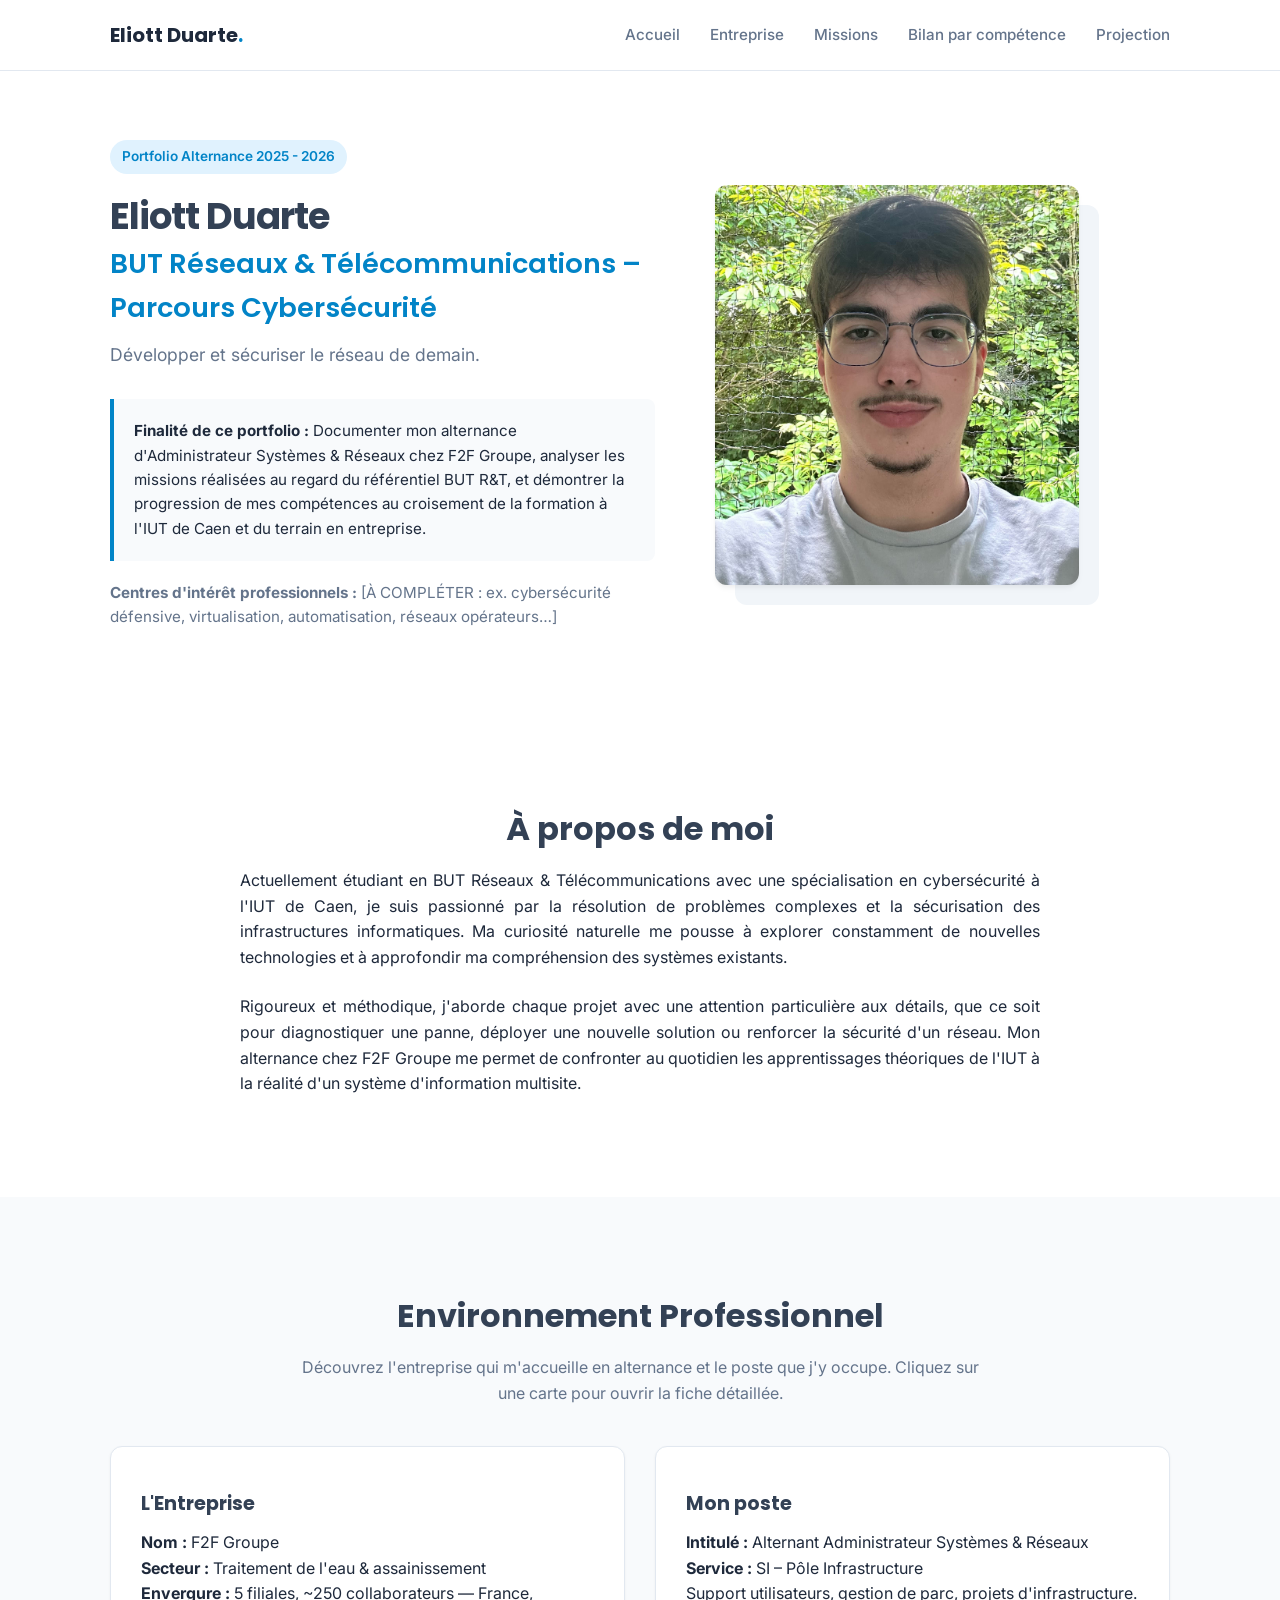
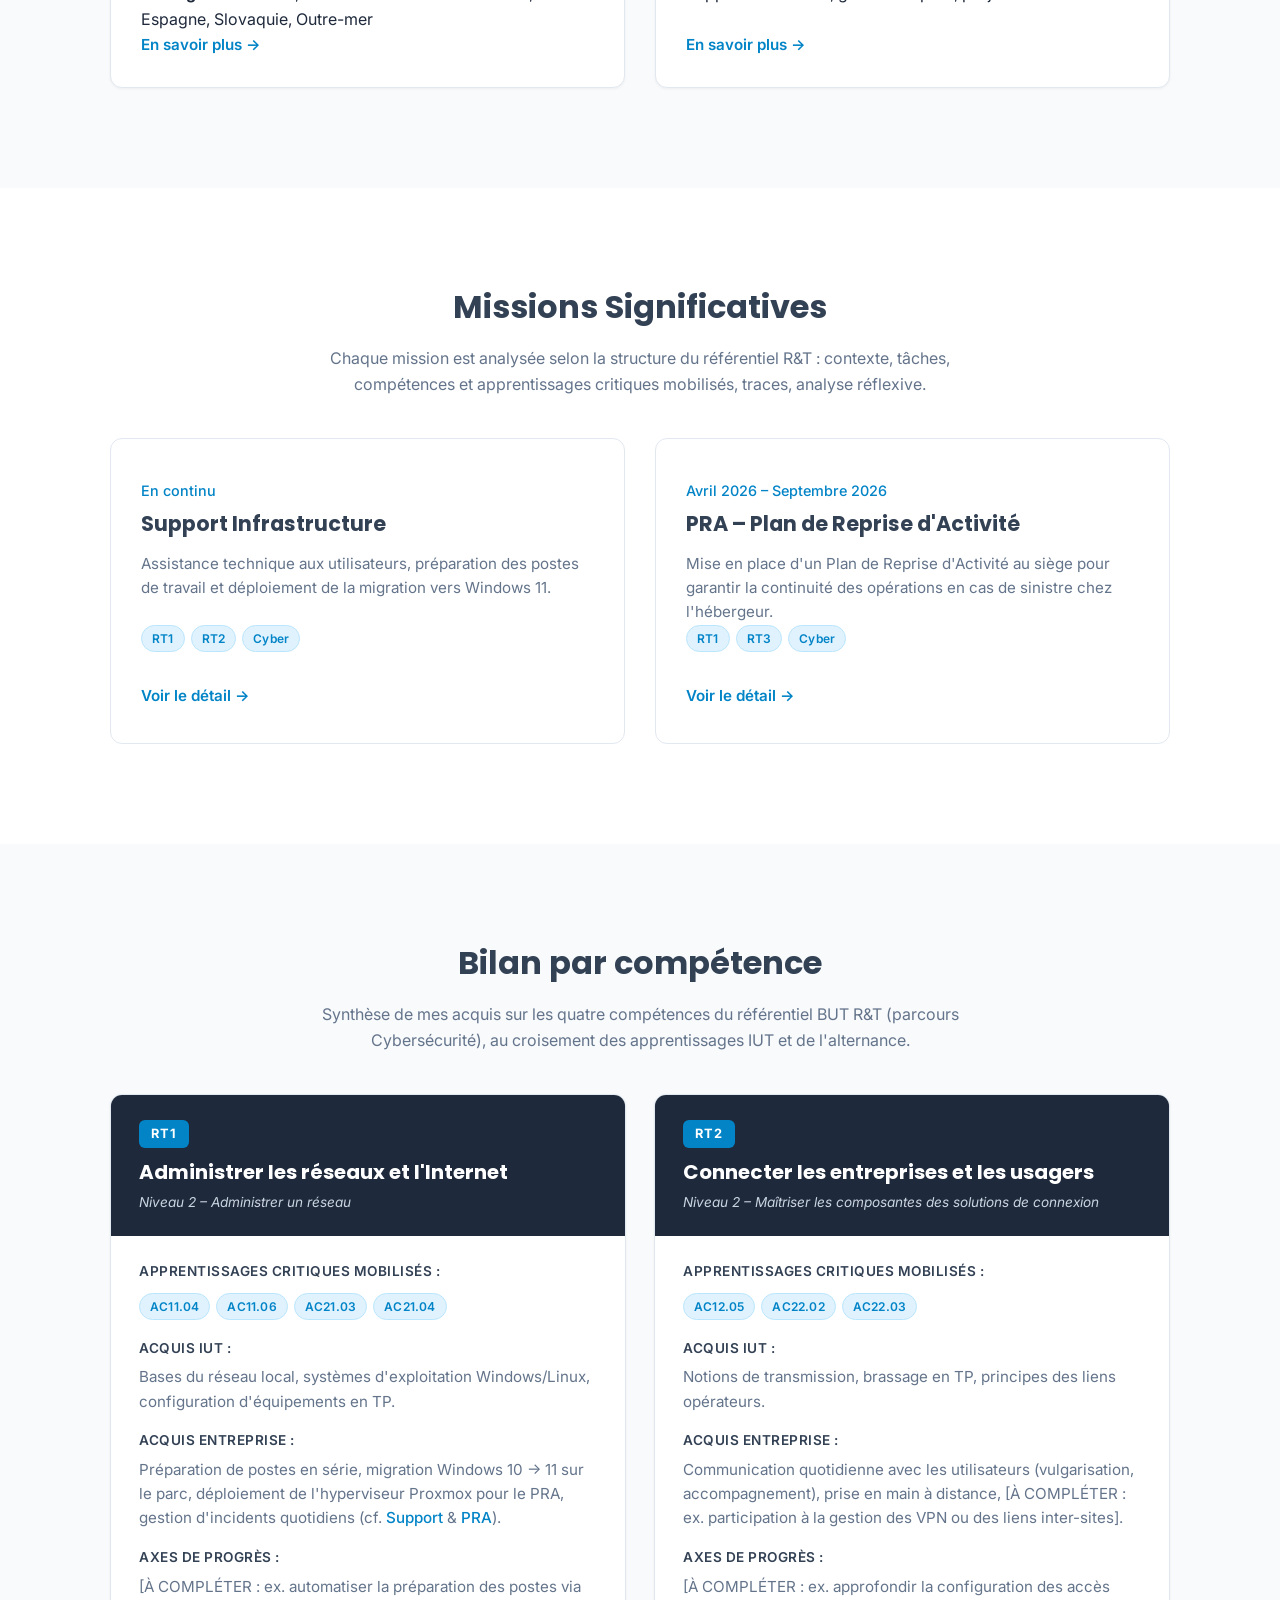
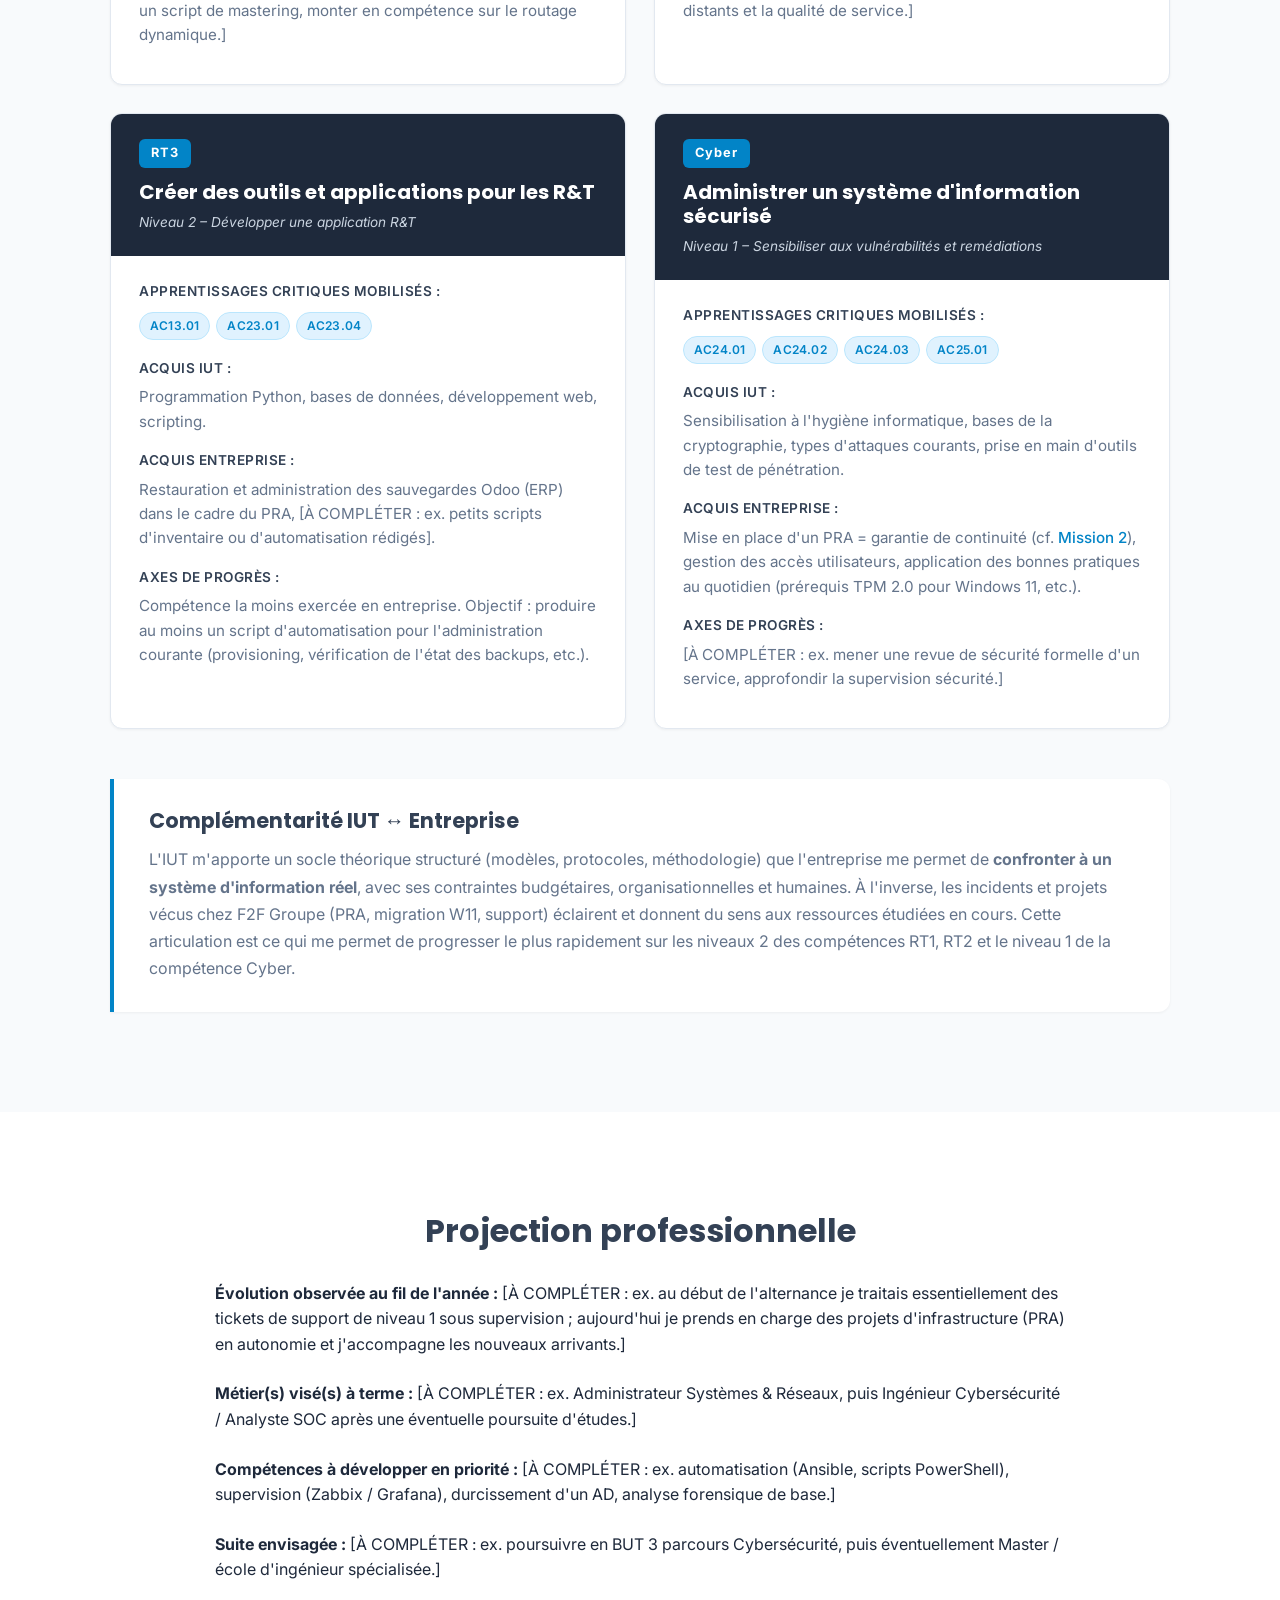
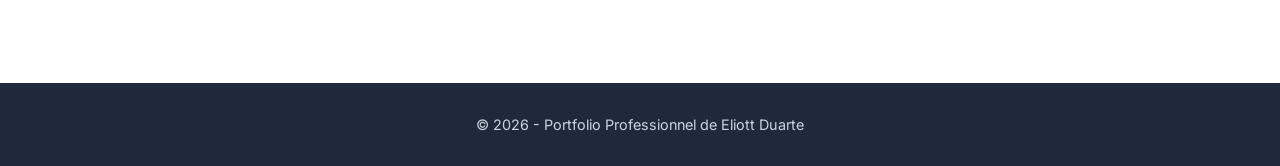
==== commit 7d6c6cb7: "10eme add Entreprise" ====
--- a/index.html
+++ b/index.html
@@ -71,15 +71,15 @@
                 <p class="section-intro">Découvrez l'entreprise qui m'accueille en alternance et le poste que j'y occupe. Cliquez sur une carte pour ouvrir la fiche détaillée.</p>
                 <div class="cards-grid">
                     <div class="card card-link" onclick="openModal('modal-entreprise')" role="button" tabindex="0">
-                        <div class="card-icon">🏢</div>
+                        <div class="card-icon"></div>
                         <h3>L'Entreprise</h3>
                         <p><strong>Nom :</strong> F2F Groupe</p>
-                        <p><strong>Secteur :</strong> Eau et environnement</p>
-                        <p><strong>Envergure :</strong> Groupe multisociété international d'environ 250 personnes</p>
+                        <p><strong>Secteur :</strong> Traitement de l'eau &amp; assainissement</p>
+                        <p><strong>Envergure :</strong> 5 filiales, ~250 collaborateurs — France, Espagne, Slovaquie, Outre-mer</p>
                         <span class="read-more">En savoir plus &rarr;</span>
                     </div>
                     <div class="card card-link" onclick="openModal('modal-poste')" role="button" tabindex="0">
-                        <div class="card-icon">🎯</div>
+                        <div class="card-icon"></div>
                         <h3>Mon poste</h3>
                         <p><strong>Intitulé :</strong> Alternant Administrateur Systèmes & Réseaux</p>
                         <p><strong>Service :</strong> SI – Pôle Infrastructure</p>
@@ -255,49 +255,127 @@
     <div id="modal-entreprise" class="modal-overlay" onclick="closeModalOnOverlay(event, this)" aria-modal="true" role="dialog">
         <div class="modal">
             <div class="modal-header">
-                <span class="mission-date">Secteur : Eau et environnement</span>
+                <span class="mission-date">Secteur : Traitement de l'eau &amp; assainissement</span>
                 <h2>F2F Groupe</h2>
                 <div class="tags">
-                    <span class="tag">International</span>
-                    <span class="tag">Multisociété</span>
+                    <span class="tag">Sainte-Mère-Église, Normandie</span>
                     <span class="tag">~250 collaborateurs</span>
+                    <span class="tag">France · Espagne · Slovaquie · Outre-mer</span>
                 </div>
                 <button class="modal-close" onclick="closeModal('modal-entreprise')" aria-label="Fermer">&times;</button>
             </div>
             <div class="modal-body">
-                <div class="content-block">
-                    <h2>1. Présentation du Groupe</h2>
-                    <p>F2F Groupe est un acteur du secteur de l'eau et de l'environnement. Avec une présence à l'international et un effectif d'environ 250 personnes, le groupe rassemble plusieurs sociétés spécialisées pour offrir des solutions complètes à ses clients.</p>
-                    <p><strong>Activité principale :</strong> [À COMPLÉTER : description précise de l'activité du groupe – ex. traitement de l'eau, équipements industriels, ingénierie environnementale…]</p>
-                    <p><strong>Implantation :</strong> Siège à [À COMPLÉTER : ex. Sainte-Mère-Église], filiales en [À COMPLÉTER : pays / régions].</p>
-                </div>
-
-                <div class="content-block bg-gray rounded-box">
-                    <h2>2. Organisation interne &amp; positionnement du service</h2>
-                    <p>Je suis intégré au <strong>service Système d'Information (SI), Pôle Infrastructure</strong>, basé au siège du groupe. Ce service est responsable du maintien en condition opérationnelle de l'infrastructure partagée entre les différentes sociétés du groupe.</p>
-                    <p><strong>Structure du service SI :</strong> [À COMPLÉTER : ex. 1 DSI, 1 responsable infrastructure (mon tuteur), 2 administrateurs, 1 alternant (moi). Adapter selon la réalité.]</p>
-                </div>
-
-                <div class="content-block">
-                    <h2>3. Missions principales confiées</h2>
-                    <ul class="task-list">
-                        <li>Support de proximité aux utilisateurs du groupe (résolution d'incidents, accompagnement).</li>
-                        <li>Préparation des équipements et des accès pour les nouveaux arrivants.</li>
-                        <li>Migration progressive du parc Windows 10 vers Windows 11.</li>
-                        <li>Conception et mise en place du Plan de Reprise d'Activité au siège.</li>
-                        <li>[À COMPLÉTER : autres missions ponctuelles confiées au cours de l'année.]</li>
+
+                <div class="content-block">
+                    <h2>Présentation</h2>
+                    <p>F2F Groupe est un groupe industriel européen spécialisé dans le <strong>traitement de l'eau et l'assainissement</strong>. Fondé et basé à Sainte-Mère-Église en Normandie, il regroupe cinq filiales complémentaires qui couvrent l'ensemble de la chaîne : fabrication d'équipements, gestion des eaux pluviales et sanitaires, maintenance de stations, jusqu'aux solutions clés en main pour les particuliers.</p>
+                    <div class="kf-grid" style="margin-top: 18px;">
+                        <div class="kf-item">
+                            <div class="kf-label">Siège</div>
+                            <div class="kf-value">Sainte-Mère-Église (Normandie)</div>
+                        </div>
+                        <div class="kf-item">
+                            <div class="kf-label">Implantation</div>
+                            <div class="kf-value">France, Espagne, Slovaquie, Outre-mer</div>
+                        </div>
+                        <div class="kf-item">
+                            <div class="kf-label">Effectif</div>
+                            <div class="kf-value">~250 collaborateurs</div>
+                        </div>
+                        <div class="kf-item">
+                            <div class="kf-label">Activités</div>
+                            <div class="kf-value">Assainissement, eaux pluviales &amp; sanitaires, maintenance</div>
+                        </div>
+                    </div>
+                </div>
+
+                <div class="content-block">
+                    <h2>Structure du groupe</h2>
+                    <p style="margin-bottom: 16px; color: var(--text-muted); font-size: 0.93rem;">Le groupe s'organise autour d'une holding qui chapeaute cinq filiales aux métiers complémentaires :</p>
+                    <div class="org-chart-wrap">
+                        <div class="org-chart">
+                            <div class="org-root-box">F2F GROUPE</div>
+                            <div class="org-v-connector"></div>
+                            <div class="org-children">
+                                <div class="org-child">
+                                    <div class="org-child-box">
+                                        <strong>SIMOP</strong>
+                                        <small>Fabrication</small>
+                                    </div>
+                                </div>
+                                <div class="org-child">
+                                    <div class="org-child-box">
+                                        <strong>HYDREAL</strong>
+                                        <small>Pluvial</small>
+                                    </div>
+                                </div>
+                                <div class="org-child">
+                                    <div class="org-child-box">
+                                        <strong>ASSISTEAUX</strong>
+                                        <small>Maintenance</small>
+                                    </div>
+                                </div>
+                                <div class="org-child">
+                                    <div class="org-child-box">
+                                        <strong>EAUTECH</strong>
+                                        <small>Eaux sanitaires</small>
+                                    </div>
+                                </div>
+                                <div class="org-child">
+                                    <div class="org-child-box">
+                                        <strong>RAINEA</strong>
+                                        <small>Particulier</small>
+                                    </div>
+                                </div>
+                            </div>
+                        </div>
+                    </div>
+                    <ul class="task-list" style="margin-top: 22px;">
+                        <li><strong>SIMOP</strong> — Fabricant d'équipements pour l'assainissement non collectif et le traitement des eaux.</li>
+                        <li><strong>HYDREAL</strong> — Solutions de gestion des eaux pluviales et d'assainissement non collectif.</li>
+                        <li><strong>ASSISTEAUX</strong> — Maintenance et exploitation de stations de traitement des eaux sanitaires et industrielles.</li>
+                        <li><strong>EAUTECH</strong> — Spécialiste des installations et services liés aux eaux sanitaires.</li>
+                        <li><strong>RAINEA</strong> — Réseau franchise dédié aux particuliers : assainissement individuel et récupération d'eau de pluie.</li>
                     </ul>
                 </div>
 
-                <div class="content-block bg-gray rounded-box">
-                    <h2>4. Évolution observée au fil de l'année</h2>
-                    <p>[À COMPLÉTER : ex. premiers mois consacrés à l'observation et au support de niveau 1 ; à partir de [mois], prise en charge de tâches plus autonomes (préparation de postes, gestion des accès) ; à partir d'avril 2026, pilotage du projet PRA en quasi-autonomie sous validation du tuteur.]</p>
-                </div>
-
-                <div class="content-block">
-                    <h2>5. Lien avec mon projet professionnel</h2>
-                    <p>Cette alternance me permet de [À COMPLÉTER : ex. confronter mes apprentissages cybersécurité à un SI réel, découvrir la dimension multisite d'une infrastructure, etc.]. Elle conforte mon souhait de m'orienter vers [À COMPLÉTER : métier / domaine visé].</p>
-                </div>
+                <div class="content-block">
+                    <h2>Les sites de production SIMOP</h2>
+                    <p style="color: var(--text-muted); font-size: 0.93rem; margin-bottom: 18px;">SIMOP dispose de <strong>5 sites de production</strong> en France et à l'international, tous spécialisés dans le rotomoulage et la fabrication d'équipements d'assainissement.</p>
+                    <div class="usines-grid">
+                        <div class="usine-card">
+                            <div class="usine-header">
+                                <span class="usine-lieu">Le Ham — Manche (50)</span>
+                                <span class="usine-effectif">Rotomoulage polyéthylène · CNC</span>
+                            </div>
+                        </div>
+                        <div class="usine-card">
+                            <div class="usine-header">
+                                <span class="usine-lieu">Montdidier — Somme (80)</span>
+                                <span class="usine-effectif">Rotomoulage · Enroulement polyester</span>
+                            </div>
+                        </div>
+                        <div class="usine-card">
+                            <div class="usine-header">
+                                <span class="usine-lieu">Bujaraloz — Espagne</span>
+                                <span class="usine-effectif">Rotomoulage · ~40 collaborateurs</span>
+                            </div>
+                        </div>
+                        <div class="usine-card">
+                            <div class="usine-header">
+                                <span class="usine-lieu">Slovaquie</span>
+                                <span class="usine-effectif">Rotomoulage · Métallerie (depuis 2005)</span>
+                            </div>
+                        </div>
+                        <div class="usine-card">
+                            <div class="usine-header">
+                                <span class="usine-lieu">Antilles — Guadeloupe &amp; Martinique</span>
+                                <span class="usine-effectif">Production locale (depuis 1997)</span>
+                            </div>
+                        </div>
+                    </div>
+                </div>
+
             </div>
         </div>
     </div>
--- a/style.css
+++ b/style.css
@@ -726,4 +726,226 @@
     color: var(--text-muted);
     margin-top: 10px;
     font-style: italic;
+}
+
+/* ORG CHART */
+.org-chart-wrap {
+    overflow-x: auto;
+    padding: 10px 0 20px;
+}
+
+.org-chart {
+    display: flex;
+    flex-direction: column;
+    align-items: center;
+    min-width: 480px;
+}
+
+.org-root-box {
+    background: var(--primary-color);
+    color: #fff;
+    padding: 12px 30px;
+    border-radius: 8px;
+    font-weight: 700;
+    font-size: 0.95rem;
+    font-family: 'Poppins', sans-serif;
+    letter-spacing: 1px;
+}
+
+.org-v-connector {
+    width: 2px;
+    height: 22px;
+    background: #94a3b8;
+}
+
+.org-children {
+    display: flex;
+    gap: 0;
+}
+
+.org-child {
+    position: relative;
+    padding: 22px 8px 0;
+    min-width: 100px;
+    display: flex;
+    flex-direction: column;
+    align-items: center;
+}
+
+.org-child::before {
+    content: '';
+    position: absolute;
+    top: 0;
+    left: 0;
+    right: 0;
+    height: 2px;
+    background: #94a3b8;
+}
+
+.org-child:first-child::before { left: 50%; }
+.org-child:last-child::before  { right: 50%; }
+
+.org-child::after {
+    content: '';
+    position: absolute;
+    top: 0;
+    left: 50%;
+    transform: translateX(-50%);
+    width: 2px;
+    height: 22px;
+    background: #94a3b8;
+}
+
+.org-child-box {
+    background: #fff;
+    border: 1.5px solid var(--border-color);
+    border-top: 3px solid var(--accent-color);
+    border-radius: 6px;
+    padding: 10px 12px;
+    text-align: center;
+    min-width: 88px;
+}
+
+.org-child-box strong {
+    display: block;
+    font-family: 'Poppins', sans-serif;
+    font-size: 0.78rem;
+    color: var(--primary-color);
+    font-weight: 700;
+    letter-spacing: 0.5px;
+}
+
+.org-child-box small {
+    display: block;
+    font-size: 0.68rem;
+    color: var(--text-muted);
+    margin-top: 4px;
+    font-style: italic;
+}
+
+/* FAITS CLÉS GRID */
+.kf-grid {
+    display: grid;
+    grid-template-columns: repeat(2, 1fr);
+    gap: 12px;
+}
+
+.kf-item {
+    background: var(--bg-light);
+    border-radius: 8px;
+    padding: 14px 18px;
+    border-left: 3px solid var(--accent-color);
+}
+
+.kf-label {
+    font-size: 0.7rem;
+    text-transform: uppercase;
+    letter-spacing: 0.8px;
+    font-weight: 700;
+    color: var(--text-muted);
+    margin-bottom: 4px;
+}
+
+.kf-value {
+    font-size: 0.92rem;
+    font-weight: 600;
+    color: var(--primary-color);
+}
+
+/* FILIALES GRID */
+.filiales-grid {
+    display: grid;
+    grid-template-columns: repeat(auto-fit, minmax(130px, 1fr));
+    gap: 12px;
+}
+
+.filiale-card {
+    background: var(--bg-light);
+    border: 1px solid var(--border-color);
+    border-radius: 8px;
+    padding: 16px 12px;
+    text-align: center;
+}
+
+.filiale-name {
+    font-family: 'Poppins', sans-serif;
+    font-weight: 700;
+    font-size: 0.88rem;
+    color: var(--primary-color);
+    letter-spacing: 0.5px;
+}
+
+.filiale-tag {
+    display: inline-block;
+    margin: 6px auto 8px;
+    padding: 2px 8px;
+    background: #e0f2fe;
+    color: var(--accent-color);
+    border-radius: 12px;
+    font-size: 0.68rem;
+    font-weight: 600;
+}
+
+.filiale-desc {
+    font-size: 0.77rem;
+    color: var(--text-muted);
+    line-height: 1.4;
+}
+
+/* ACTIVITÉS PILLS */
+.activite-list {
+    display: flex;
+    flex-wrap: wrap;
+    gap: 8px;
+    list-style: none;
+    padding: 0;
+    margin: 0;
+}
+
+.activite-list li {
+    background: var(--bg-light);
+    border: 1px solid var(--border-color);
+    border-radius: 20px;
+    padding: 6px 16px;
+    font-size: 0.84rem;
+    color: var(--secondary-color);
+    font-weight: 500;
+}
+
+/* USINES SIMOP */
+.usines-grid {
+    display: grid;
+    grid-template-columns: repeat(auto-fit, minmax(240px, 1fr));
+    gap: 16px;
+}
+
+.usine-card {
+    background: var(--bg-light);
+    border: 1px solid var(--border-color);
+    border-radius: 8px;
+    overflow: hidden;
+}
+
+.usine-header {
+    background: var(--primary-color);
+    padding: 12px 16px;
+    display: flex;
+    flex-direction: column;
+    gap: 3px;
+}
+
+.usine-lieu {
+    color: #fff;
+    font-weight: 700;
+    font-family: 'Poppins', sans-serif;
+    font-size: 0.88rem;
+}
+
+.usine-effectif {
+    color: #94a3b8;
+    font-size: 0.75rem;
+}
+
+.usine-card .task-list {
+    padding: 14px 16px 14px 34px;
 }
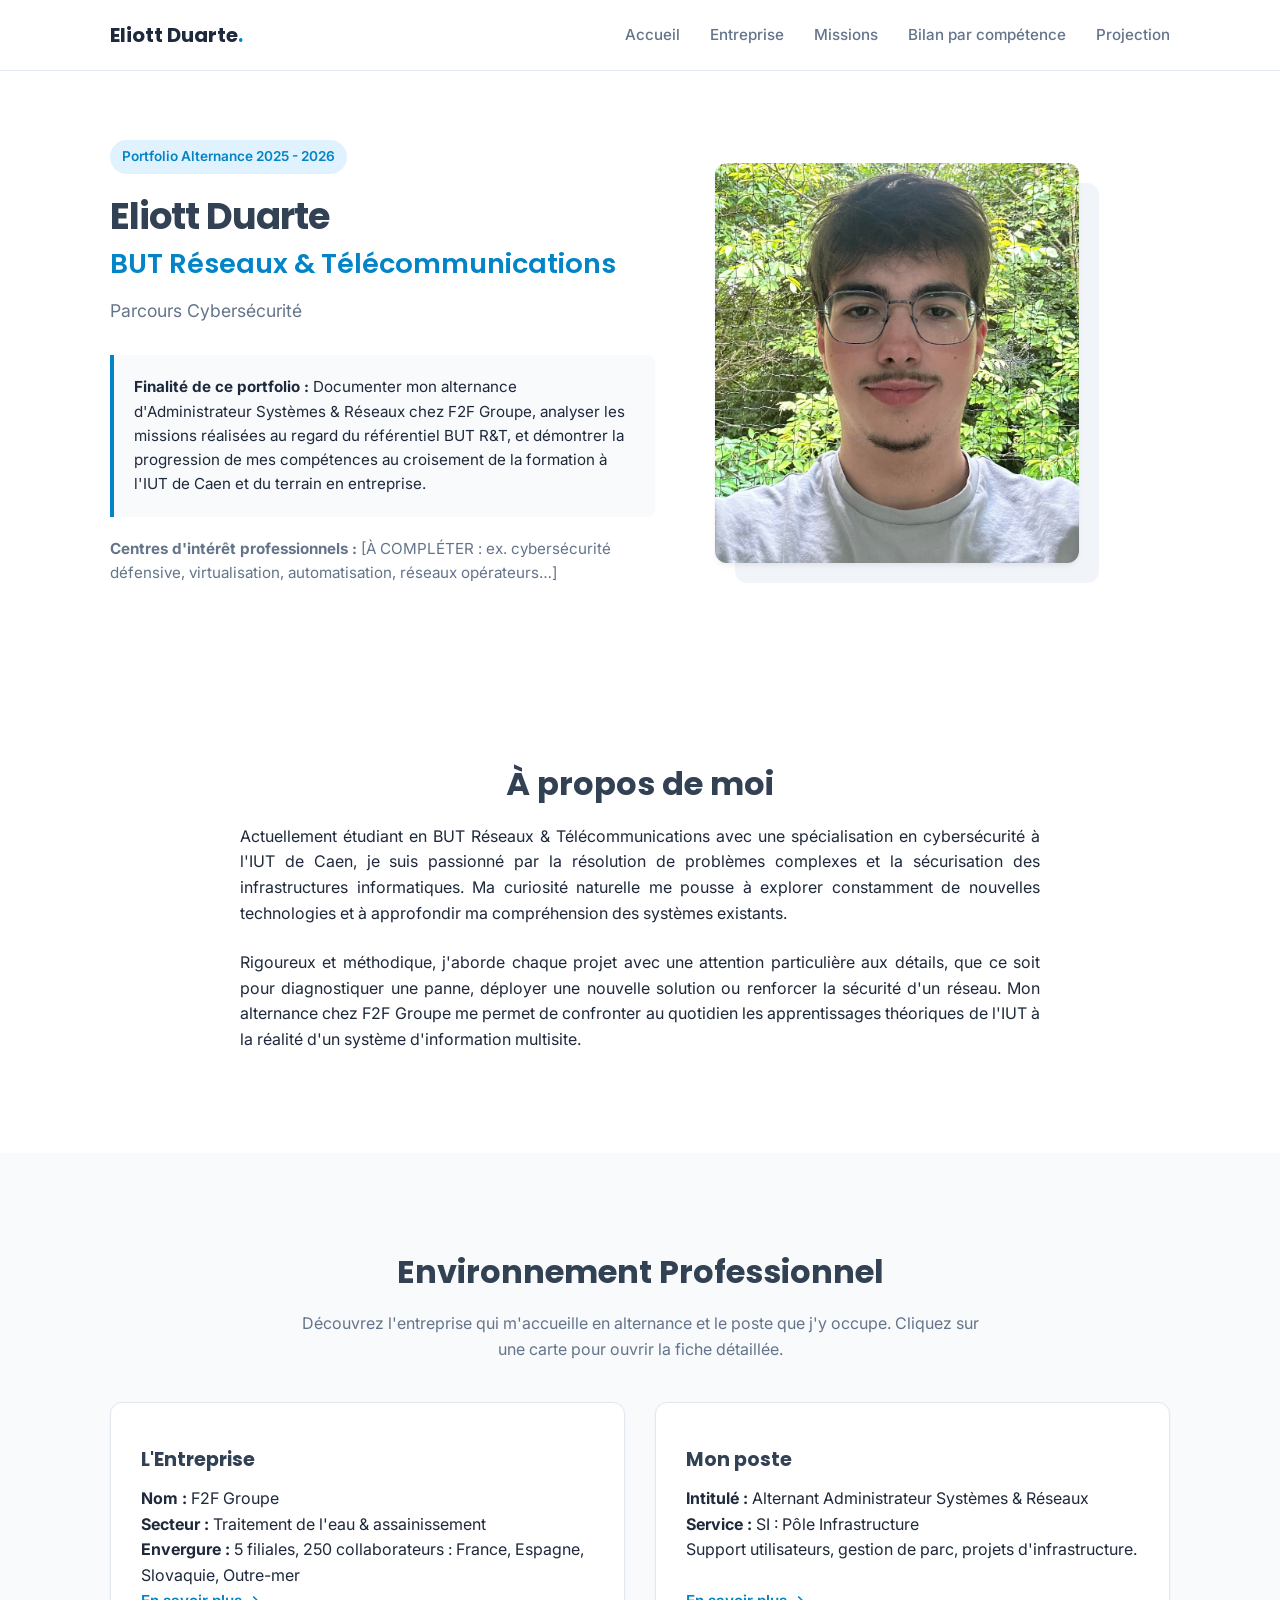
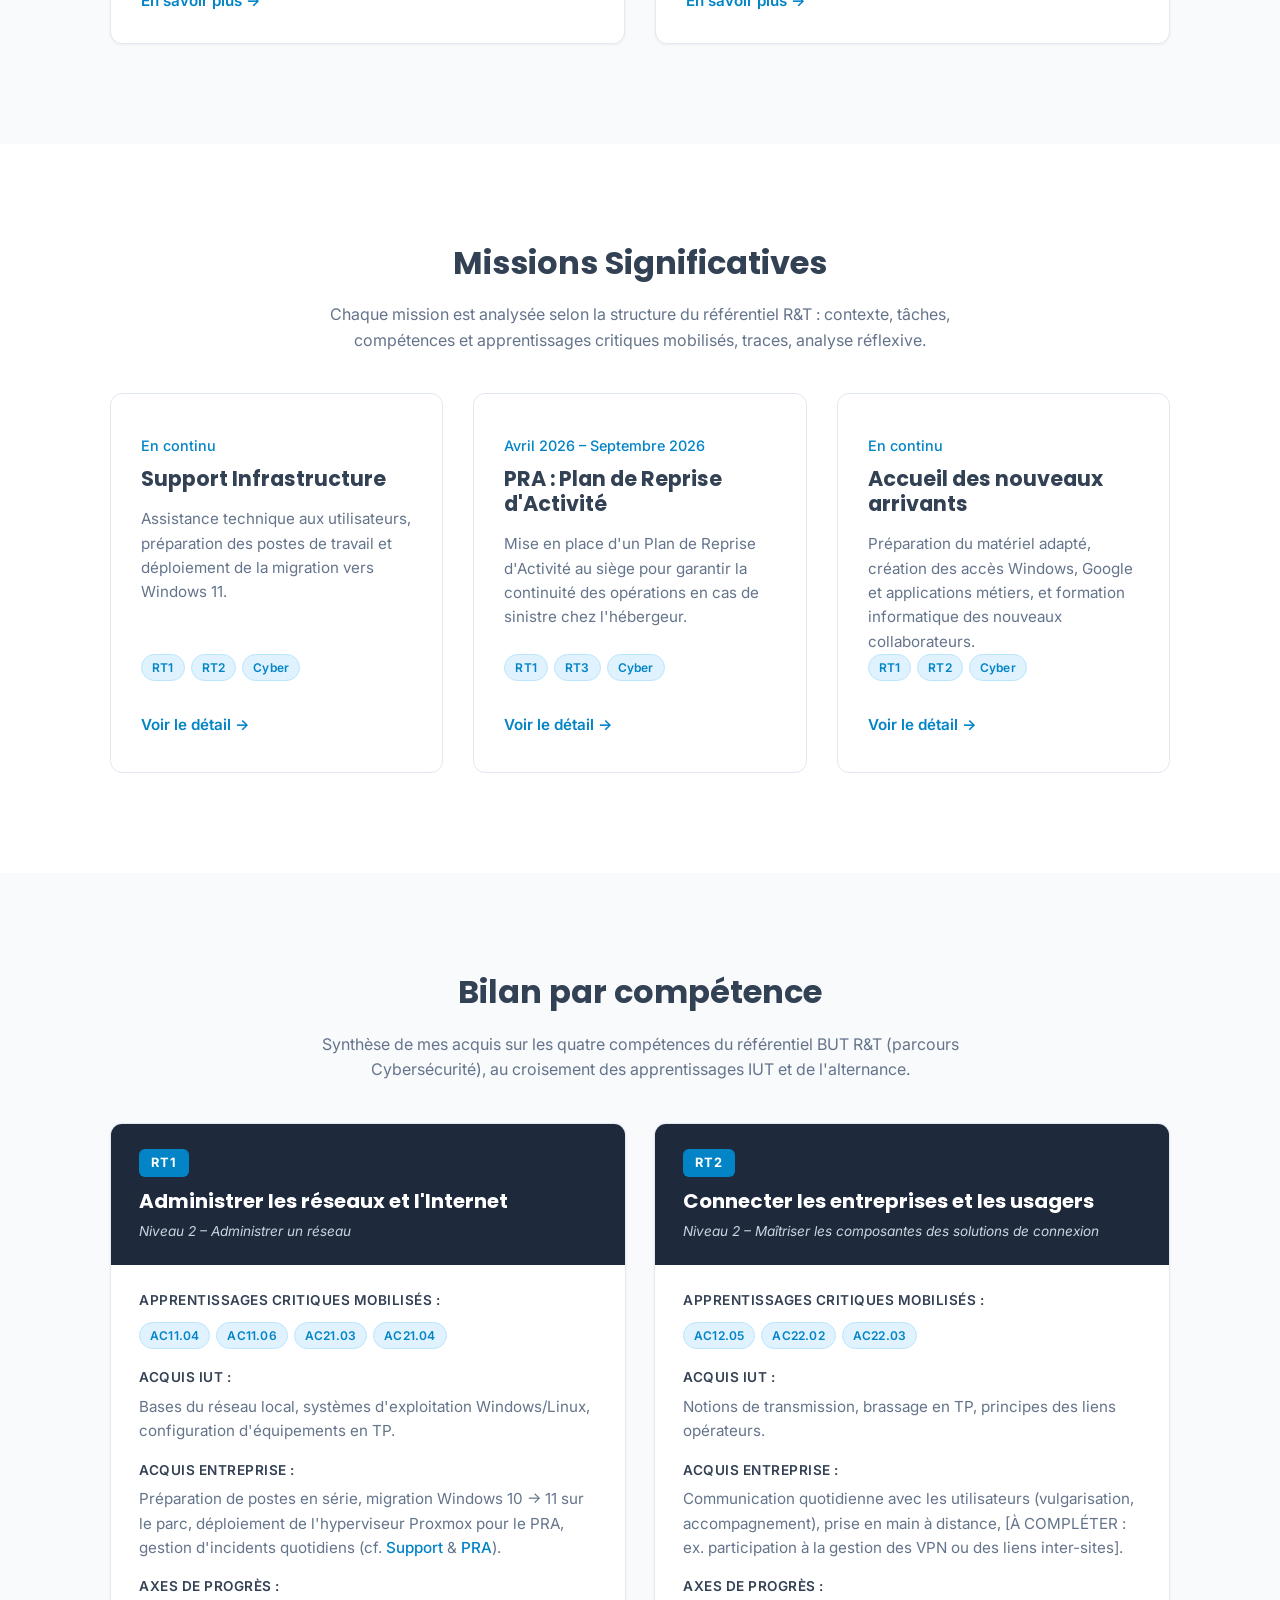
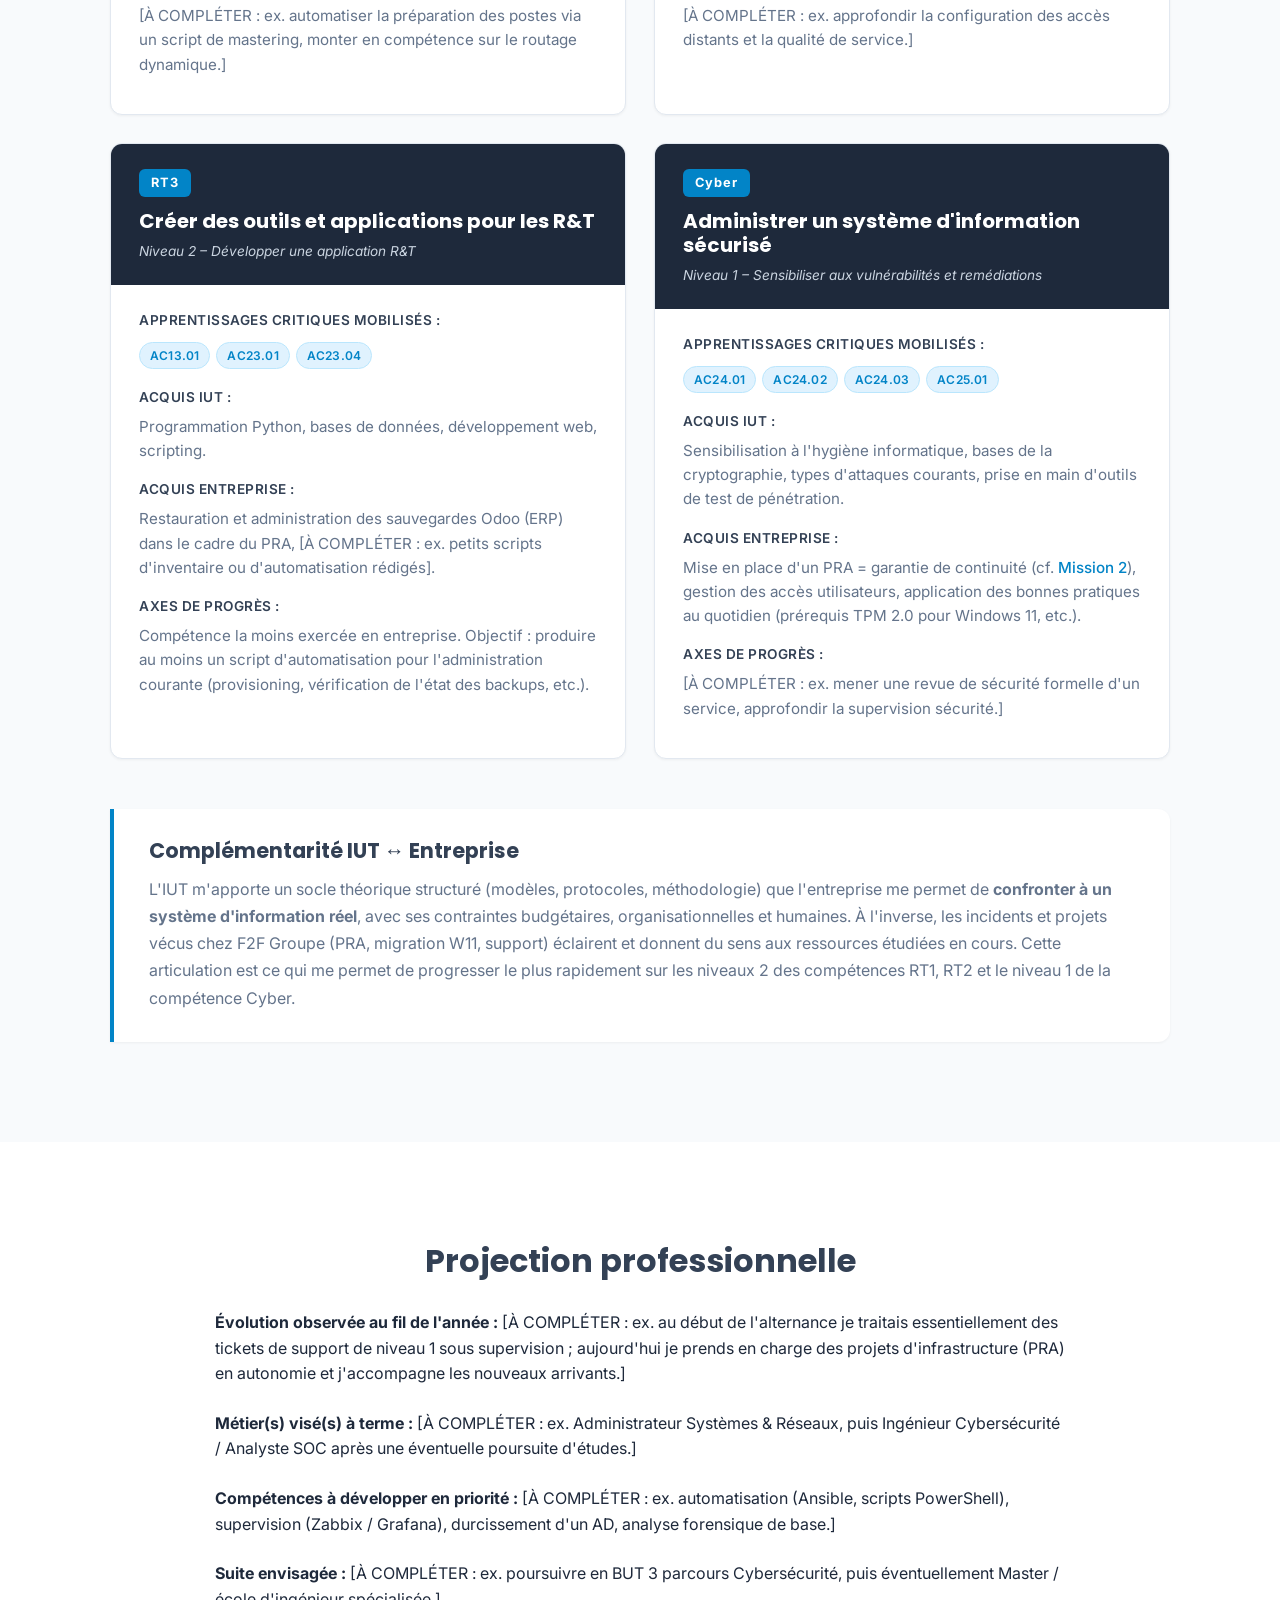
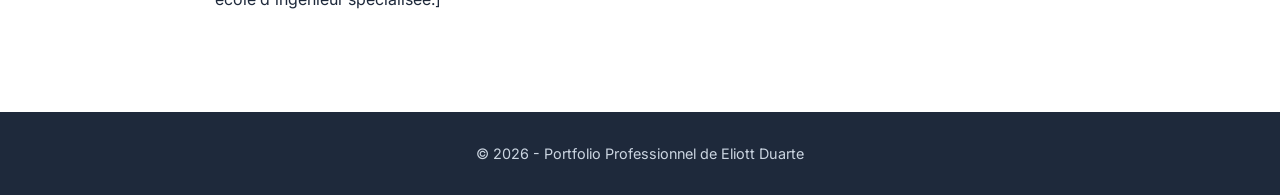
==== commit 129184c6: "12eme" ====
--- a/index.html
+++ b/index.html
@@ -33,8 +33,8 @@
             <div class="container hero-wrapper">
                 <div class="hero-content">
                     <span class="badge">Portfolio Alternance 2025 - 2026</span>
-                    <h1>Eliott Duarte<br><span class="specialization-text">BUT Réseaux & Télécommunications – Parcours Cybersécurité</span></h1>
-                    <p class="hero-subtitle">Développer et sécuriser le réseau de demain.</p>
+                    <h1>Eliott Duarte<br><span class="specialization-text">BUT Réseaux & Télécommunications </span></h1>
+                    <p class="hero-subtitle">Parcours Cybersécurité</p>
                     <div class="hero-description">
                         <p><strong>Finalité de ce portfolio :</strong> Documenter mon alternance d'Administrateur Systèmes & Réseaux chez F2F Groupe, analyser les missions réalisées au regard du référentiel BUT R&T, et démontrer la progression de mes compétences au croisement de la formation à l'IUT de Caen et du terrain en entreprise.</p>
                     </div>
@@ -75,14 +75,15 @@
                         <h3>L'Entreprise</h3>
                         <p><strong>Nom :</strong> F2F Groupe</p>
                         <p><strong>Secteur :</strong> Traitement de l'eau &amp; assainissement</p>
-                        <p><strong>Envergure :</strong> 5 filiales, ~250 collaborateurs — France, Espagne, Slovaquie, Outre-mer</p>
+                        <p><strong>Envergure :</strong> 5 filiales, 250 collaborateurs :
+                         France, Espagne, Slovaquie, Outre-mer</p>
                         <span class="read-more">En savoir plus &rarr;</span>
                     </div>
                     <div class="card card-link" onclick="openModal('modal-poste')" role="button" tabindex="0">
                         <div class="card-icon"></div>
                         <h3>Mon poste</h3>
                         <p><strong>Intitulé :</strong> Alternant Administrateur Systèmes & Réseaux</p>
-                        <p><strong>Service :</strong> SI – Pôle Infrastructure</p>
+                        <p><strong>Service :</strong> SI : Pôle Infrastructure</p>
                         <p>Support utilisateurs, gestion de parc, projets d'infrastructure.</p>
                         <span class="read-more">En savoir plus &rarr;</span>
                     </div>
@@ -110,11 +111,23 @@
 
                     <a href="mission2.html" class="mission-summary-card">
                         <span class="mission-date">Avril 2026 – Septembre 2026</span>
-                        <h3>PRA – Plan de Reprise d'Activité</h3>
+                        <h3>PRA : Plan de Reprise d'Activité</h3>
                         <p>Mise en place d'un Plan de Reprise d'Activité au siège pour garantir la continuité des opérations en cas de sinistre chez l'hébergeur.</p>
                         <div class="ac-tag-row">
                             <span class="ac-tag">RT1</span>
                             <span class="ac-tag">RT3</span>
+                            <span class="ac-tag">Cyber</span>
+                        </div>
+                        <span class="read-more">Voir le détail &rarr;</span>
+                    </a>
+
+                    <a href="mission3.html" class="mission-summary-card">
+                        <span class="mission-date">En continu</span>
+                        <h3>Accueil des nouveaux arrivants</h3>
+                        <p>Préparation du matériel adapté, création des accès Windows, Google et applications métiers, et formation informatique des nouveaux collaborateurs.</p>
+                        <div class="ac-tag-row">
+                            <span class="ac-tag">RT1</span>
+                            <span class="ac-tag">RT2</span>
                             <span class="ac-tag">Cyber</span>
                         </div>
                         <span class="read-more">Voir le détail &rarr;</span>
@@ -259,7 +272,7 @@
                 <h2>F2F Groupe</h2>
                 <div class="tags">
                     <span class="tag">Sainte-Mère-Église, Normandie</span>
-                    <span class="tag">~250 collaborateurs</span>
+                    <span class="tag">250 collaborateurs</span>
                     <span class="tag">France · Espagne · Slovaquie · Outre-mer</span>
                 </div>
                 <button class="modal-close" onclick="closeModal('modal-entreprise')" aria-label="Fermer">&times;</button>
@@ -268,7 +281,7 @@
 
                 <div class="content-block">
                     <h2>Présentation</h2>
-                    <p>F2F Groupe est un groupe industriel européen spécialisé dans le <strong>traitement de l'eau et l'assainissement</strong>. Fondé et basé à Sainte-Mère-Église en Normandie, il regroupe cinq filiales complémentaires qui couvrent l'ensemble de la chaîne : fabrication d'équipements, gestion des eaux pluviales et sanitaires, maintenance de stations, jusqu'aux solutions clés en main pour les particuliers.</p>
+                    <p>F2F Groupe est un groupe industriel européen spécialisé dans le <strong>traitement de l'eau et l'assainissement</strong>. Fondé et basé à Sainte-Mère-Église en Normandie, il regroupe cinq filiales qui couvrent l'ensemble de la chaîne : fabrication d'équipements, gestion des eaux pluviales et sanitaires, maintenance de stations, jusqu'aux solutions clés en main pour les particuliers.</p>
                     <div class="kf-grid" style="margin-top: 18px;">
                         <div class="kf-item">
                             <div class="kf-label">Siège</div>
@@ -280,7 +293,7 @@
                         </div>
                         <div class="kf-item">
                             <div class="kf-label">Effectif</div>
-                            <div class="kf-value">~250 collaborateurs</div>
+                            <div class="kf-value">250 collaborateurs</div>
                         </div>
                         <div class="kf-item">
                             <div class="kf-label">Activités</div>
@@ -450,3 +463,4 @@
     </script>
 </body>
 </html>
+
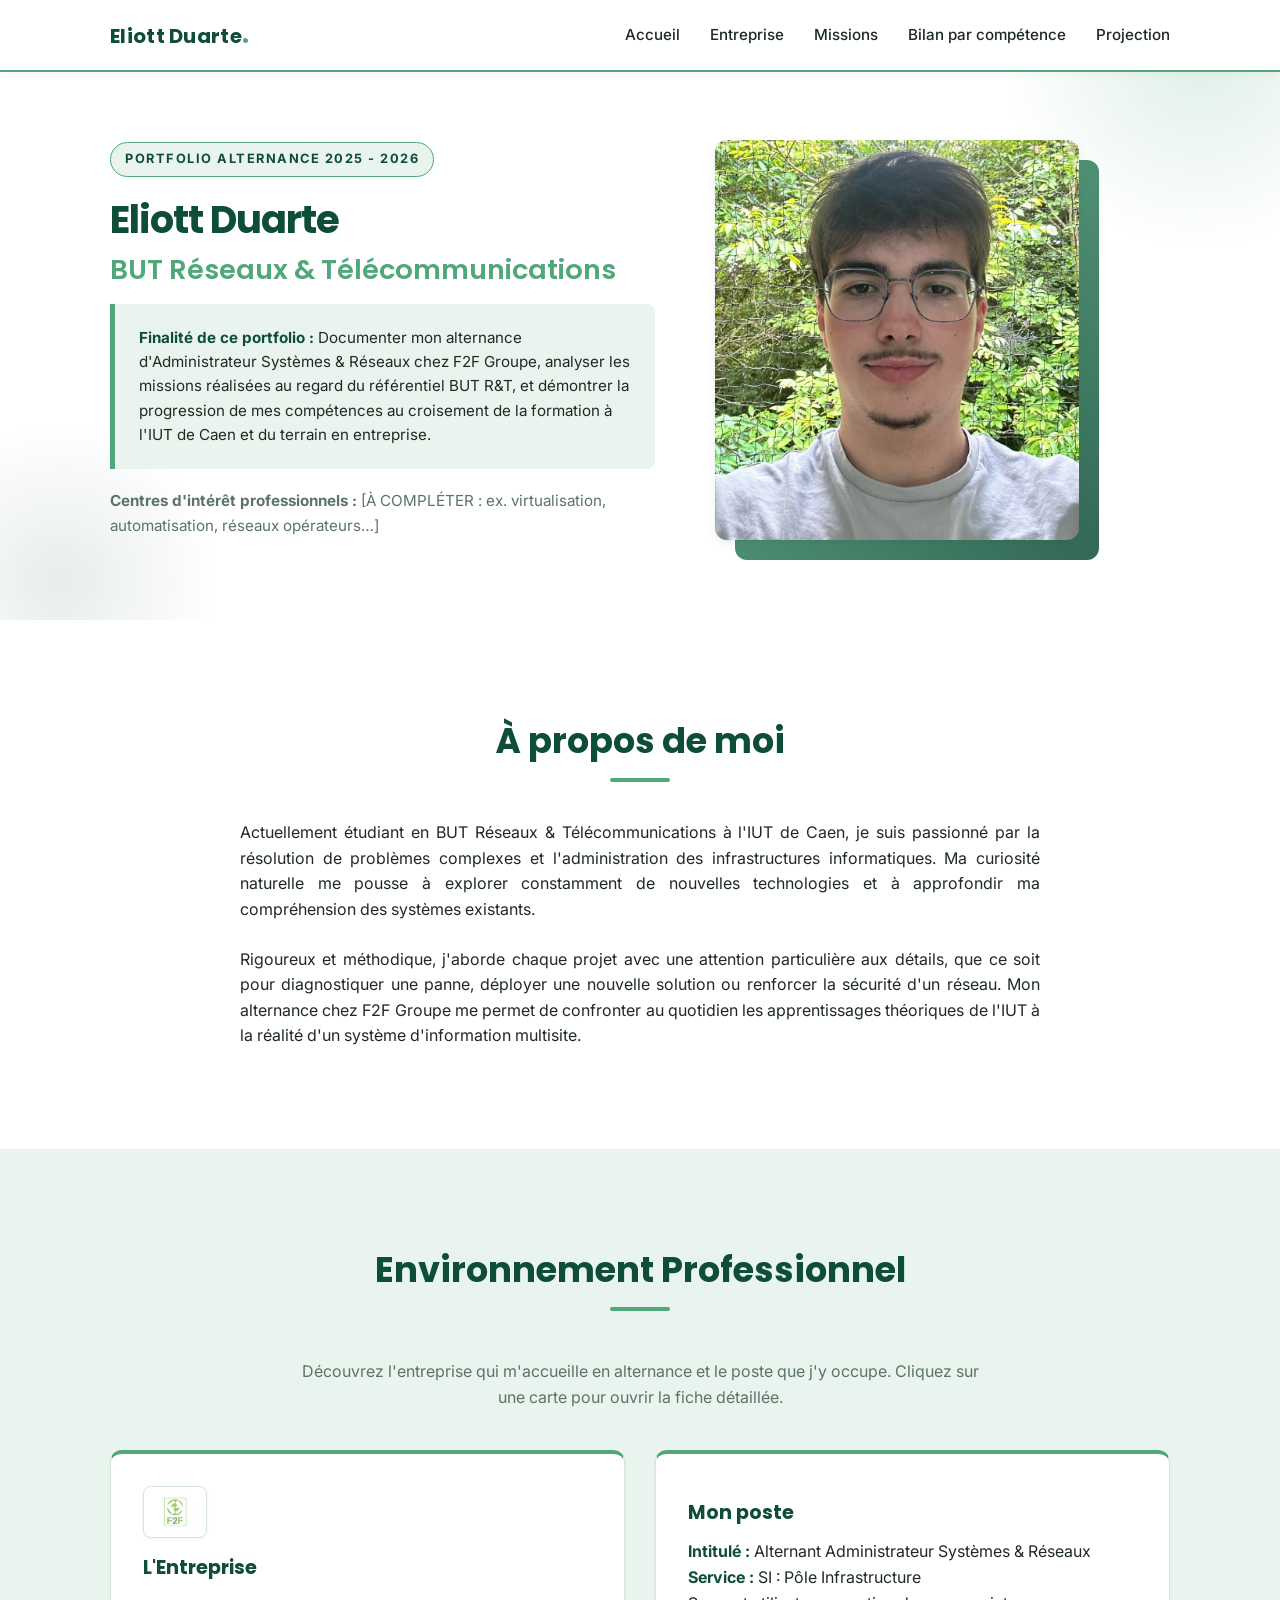
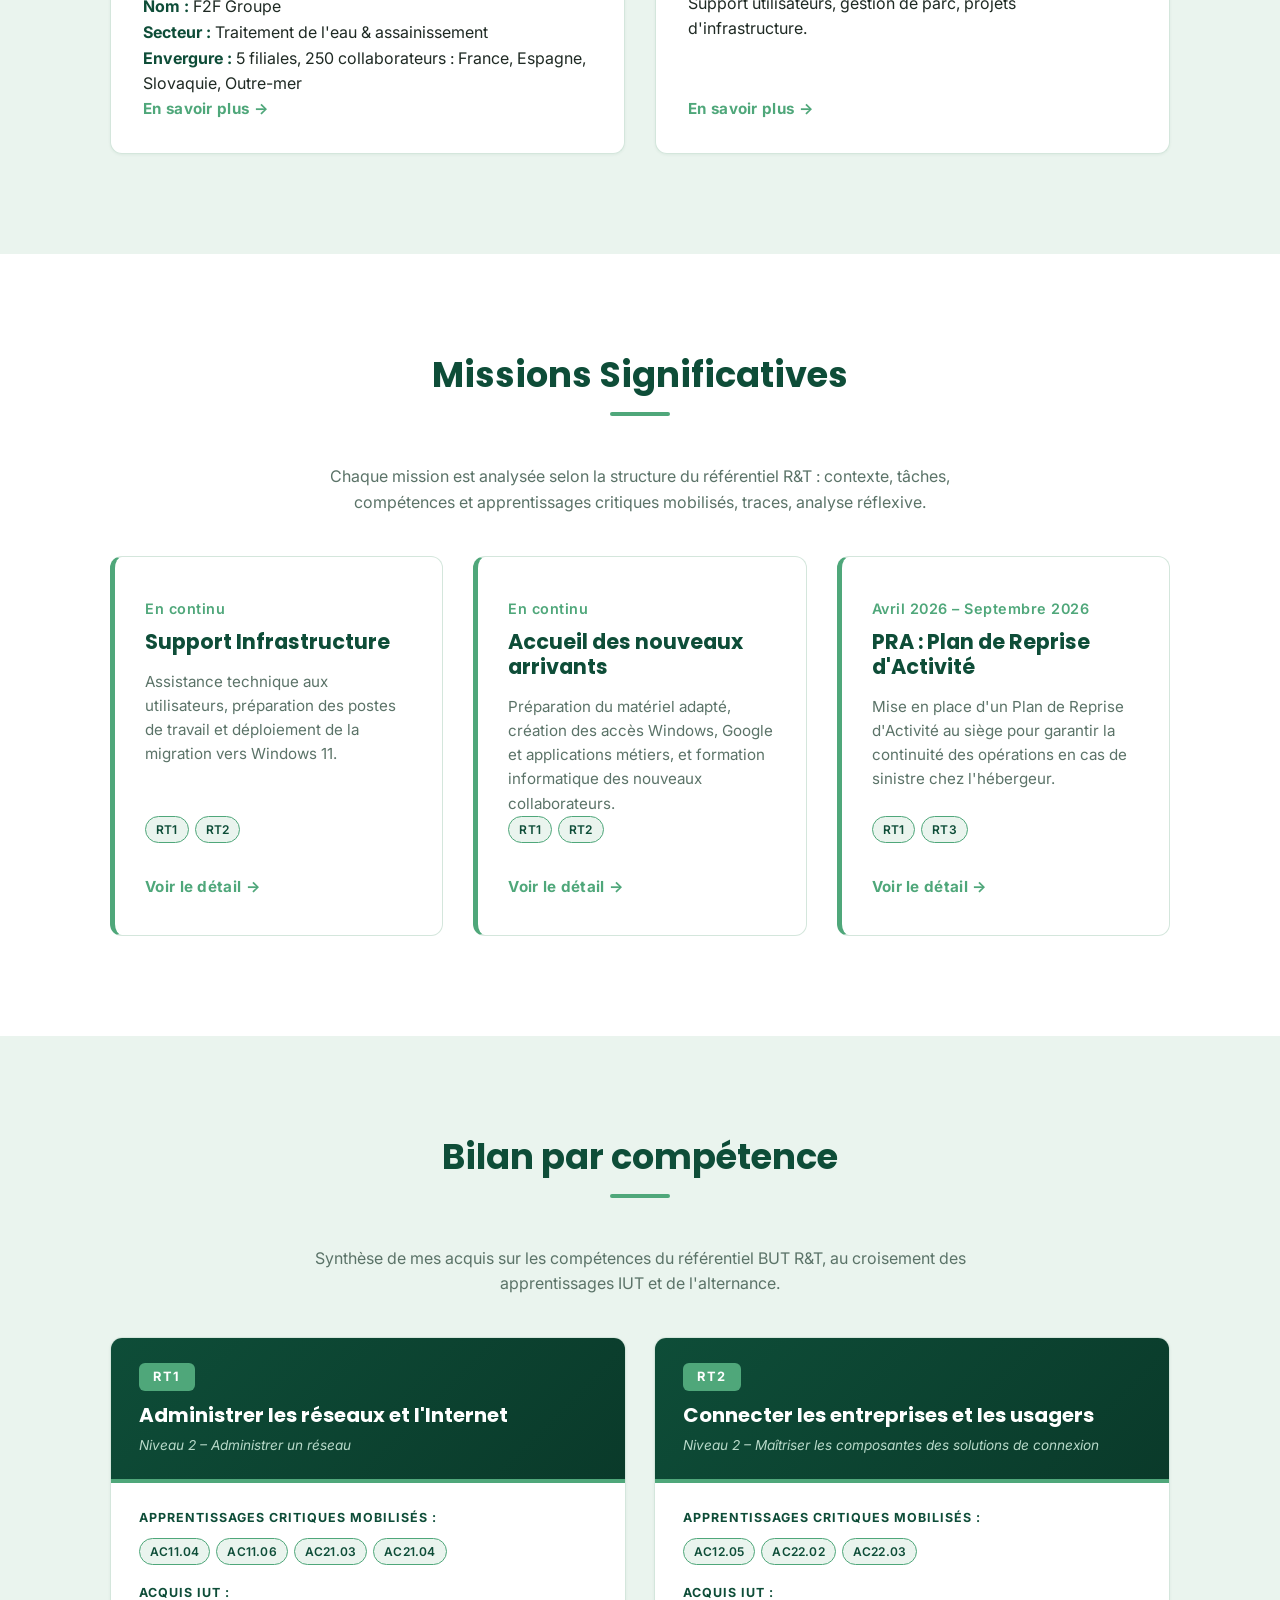
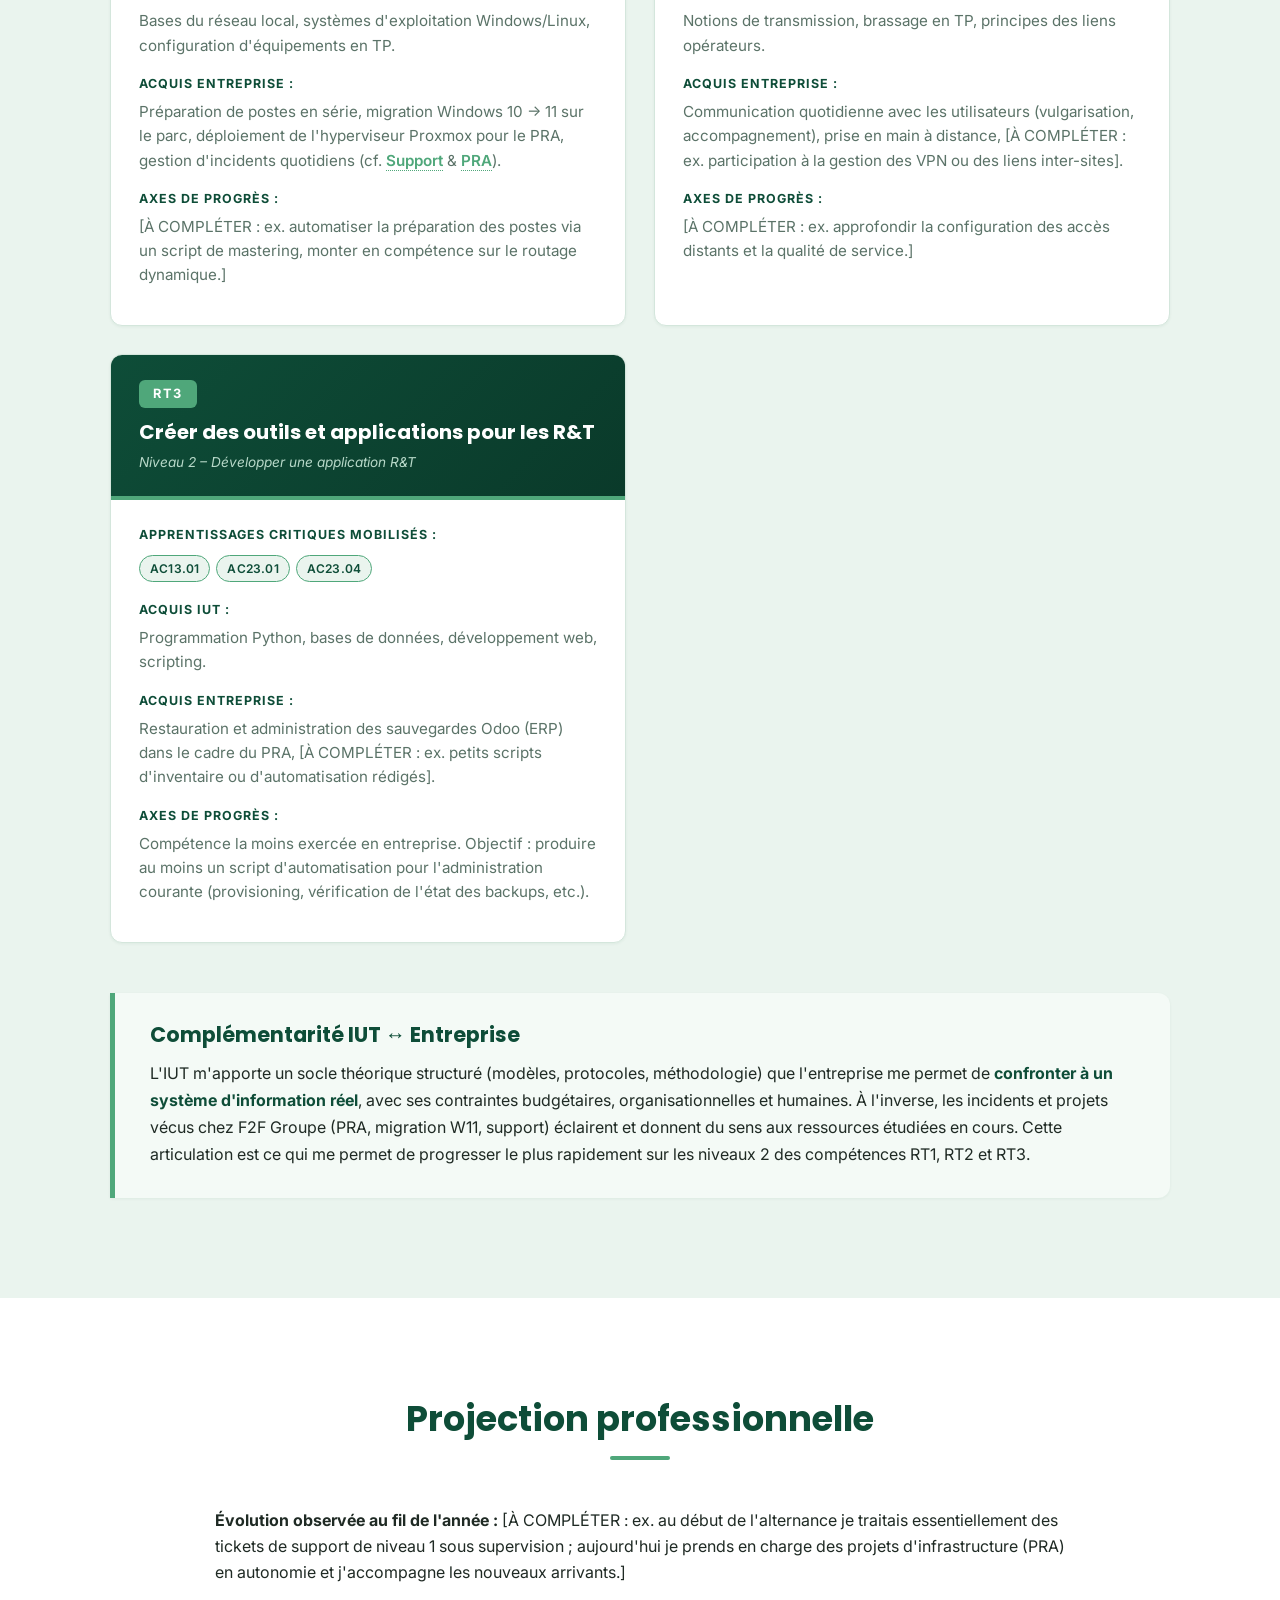
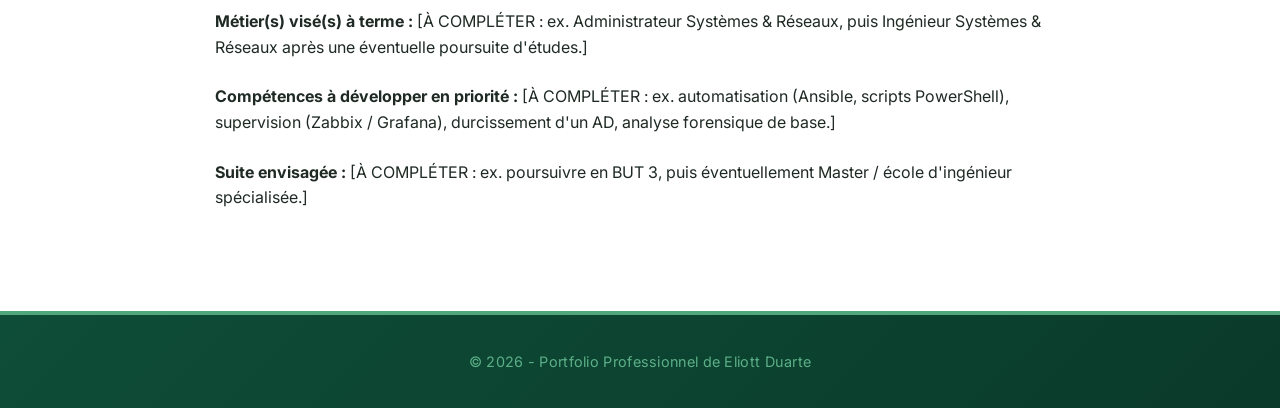
==== commit 90f0de7e: "13eme" ====
--- a/index.html
+++ b/index.html
@@ -34,12 +34,11 @@
                 <div class="hero-content">
                     <span class="badge">Portfolio Alternance 2025 - 2026</span>
                     <h1>Eliott Duarte<br><span class="specialization-text">BUT Réseaux & Télécommunications </span></h1>
-                    <p class="hero-subtitle">Parcours Cybersécurité</p>
                     <div class="hero-description">
                         <p><strong>Finalité de ce portfolio :</strong> Documenter mon alternance d'Administrateur Systèmes & Réseaux chez F2F Groupe, analyser les missions réalisées au regard du référentiel BUT R&T, et démontrer la progression de mes compétences au croisement de la formation à l'IUT de Caen et du terrain en entreprise.</p>
                     </div>
                     <p style="margin-top:20px; color: var(--text-muted); font-size: 0.95rem;">
-                        <strong>Centres d'intérêt professionnels :</strong> [À COMPLÉTER : ex. cybersécurité défensive, virtualisation, automatisation, réseaux opérateurs…]
+                        <strong>Centres d'intérêt professionnels :</strong> [À COMPLÉTER : ex. virtualisation, automatisation, réseaux opérateurs…]
                     </p>
                 </div>
                 <div class="hero-image-container">
@@ -56,7 +55,7 @@
                 <h2 class="section-title">À propos de moi</h2>
                 <div style="max-width: 800px; margin: -30px auto 0 auto; text-align: justify;">
                     <p>
-                        Actuellement étudiant en BUT Réseaux & Télécommunications avec une spécialisation en cybersécurité à l'IUT de Caen, je suis passionné par la résolution de problèmes complexes et la sécurisation des infrastructures informatiques. Ma curiosité naturelle me pousse à explorer constamment de nouvelles technologies et à approfondir ma compréhension des systèmes existants.
+                        Actuellement étudiant en BUT Réseaux & Télécommunications à l'IUT de Caen, je suis passionné par la résolution de problèmes complexes et l'administration des infrastructures informatiques. Ma curiosité naturelle me pousse à explorer constamment de nouvelles technologies et à approfondir ma compréhension des systèmes existants.
                     </p>
                     <p style="margin-top: 1.5em;">
                         Rigoureux et méthodique, j'aborde chaque projet avec une attention particulière aux détails, que ce soit pour diagnostiquer une panne, déployer une nouvelle solution ou renforcer la sécurité d'un réseau. Mon alternance chez F2F Groupe me permet de confronter au quotidien les apprentissages théoriques de l'IUT à la réalité d'un système d'information multisite.
@@ -71,7 +70,9 @@
                 <p class="section-intro">Découvrez l'entreprise qui m'accueille en alternance et le poste que j'y occupe. Cliquez sur une carte pour ouvrir la fiche détaillée.</p>
                 <div class="cards-grid">
                     <div class="card card-link" onclick="openModal('modal-entreprise')" role="button" tabindex="0">
-                        <div class="card-icon"></div>
+                        <div class="card-logo-wrap">
+                            <img src="F2F.jpg" alt="Logo F2F Groupe" class="card-logo-img">
+                        </div>
                         <h3>L'Entreprise</h3>
                         <p><strong>Nom :</strong> F2F Groupe</p>
                         <p><strong>Secteur :</strong> Traitement de l'eau &amp; assainissement</p>
@@ -104,7 +105,17 @@
                         <div class="ac-tag-row">
                             <span class="ac-tag">RT1</span>
                             <span class="ac-tag">RT2</span>
-                            <span class="ac-tag">Cyber</span>
+                        </div>
+                        <span class="read-more">Voir le détail &rarr;</span>
+                    </a>
+
+                    <a href="mission3.html" class="mission-summary-card">
+                        <span class="mission-date">En continu</span>
+                        <h3>Accueil des nouveaux arrivants</h3>
+                        <p>Préparation du matériel adapté, création des accès Windows, Google et applications métiers, et formation informatique des nouveaux collaborateurs.</p>
+                        <div class="ac-tag-row">
+                            <span class="ac-tag">RT1</span>
+                            <span class="ac-tag">RT2</span>
                         </div>
                         <span class="read-more">Voir le détail &rarr;</span>
                     </a>
@@ -116,19 +127,6 @@
                         <div class="ac-tag-row">
                             <span class="ac-tag">RT1</span>
                             <span class="ac-tag">RT3</span>
-                            <span class="ac-tag">Cyber</span>
-                        </div>
-                        <span class="read-more">Voir le détail &rarr;</span>
-                    </a>
-
-                    <a href="mission3.html" class="mission-summary-card">
-                        <span class="mission-date">En continu</span>
-                        <h3>Accueil des nouveaux arrivants</h3>
-                        <p>Préparation du matériel adapté, création des accès Windows, Google et applications métiers, et formation informatique des nouveaux collaborateurs.</p>
-                        <div class="ac-tag-row">
-                            <span class="ac-tag">RT1</span>
-                            <span class="ac-tag">RT2</span>
-                            <span class="ac-tag">Cyber</span>
                         </div>
                         <span class="read-more">Voir le détail &rarr;</span>
                     </a>
@@ -139,7 +137,7 @@
         <section id="bilan" class="section-light">
             <div class="container">
                 <h2 class="section-title">Bilan par compétence</h2>
-                <p class="section-intro">Synthèse de mes acquis sur les quatre compétences du référentiel BUT R&T (parcours Cybersécurité), au croisement des apprentissages IUT et de l'alternance.</p>
+                <p class="section-intro">Synthèse de mes acquis sur les compétences du référentiel BUT R&T, au croisement des apprentissages IUT et de l'alternance.</p>
 
                 <div class="competence-grid">
 
@@ -210,34 +208,11 @@
                         </div>
                     </article>
 
-                    <article class="competence-card">
-                        <header class="competence-header">
-                            <span class="competence-code">Cyber</span>
-                            <h3>Administrer un système d'information sécurisé</h3>
-                            <span class="competence-level">Niveau 1 – Sensibiliser aux vulnérabilités et remédiations</span>
-                        </header>
-                        <div class="competence-body">
-                            <p class="competence-label">Apprentissages critiques mobilisés :</p>
-                            <div class="ac-tag-row">
-                                <span class="ac-tag" title="Connaître et utiliser les bonnes pratiques de cybersécurité">AC24.01</span>
-                                <span class="ac-tag" title="Mettre en œuvre les outils fondamentaux de sécurisation">AC24.02</span>
-                                <span class="ac-tag" title="Sécuriser les services">AC24.03</span>
-                                <span class="ac-tag" title="Administrer les protections contre les logiciels malveillants">AC25.01</span>
-                            </div>
-                            <p class="competence-label">Acquis IUT :</p>
-                            <p>Sensibilisation à l'hygiène informatique, bases de la cryptographie, types d'attaques courants, prise en main d'outils de test de pénétration.</p>
-                            <p class="competence-label">Acquis Entreprise :</p>
-                            <p>Mise en place d'un PRA = garantie de continuité (cf. <a href="mission2.html">Mission 2</a>), gestion des accès utilisateurs, application des bonnes pratiques au quotidien (prérequis TPM 2.0 pour Windows 11, etc.).</p>
-                            <p class="competence-label">Axes de progrès :</p>
-                            <p>[À COMPLÉTER : ex. mener une revue de sécurité formelle d'un service, approfondir la supervision sécurité.]</p>
-                        </div>
-                    </article>
-
                 </div>
 
                 <div class="complementarite-box">
                     <h3>Complémentarité IUT ↔ Entreprise</h3>
-                    <p>L'IUT m'apporte un socle théorique structuré (modèles, protocoles, méthodologie) que l'entreprise me permet de <strong>confronter à un système d'information réel</strong>, avec ses contraintes budgétaires, organisationnelles et humaines. À l'inverse, les incidents et projets vécus chez F2F Groupe (PRA, migration W11, support) éclairent et donnent du sens aux ressources étudiées en cours. Cette articulation est ce qui me permet de progresser le plus rapidement sur les niveaux 2 des compétences RT1, RT2 et le niveau 1 de la compétence Cyber.</p>
+                    <p>L'IUT m'apporte un socle théorique structuré (modèles, protocoles, méthodologie) que l'entreprise me permet de <strong>confronter à un système d'information réel</strong>, avec ses contraintes budgétaires, organisationnelles et humaines. À l'inverse, les incidents et projets vécus chez F2F Groupe (PRA, migration W11, support) éclairent et donnent du sens aux ressources étudiées en cours. Cette articulation est ce qui me permet de progresser le plus rapidement sur les niveaux 2 des compétences RT1, RT2 et RT3.</p>
                 </div>
             </div>
         </section>
@@ -248,11 +223,11 @@
                 <div style="max-width: 850px; margin: -20px auto 0 auto;">
                     <p><strong>Évolution observée au fil de l'année :</strong> [À COMPLÉTER : ex. au début de l'alternance je traitais essentiellement des tickets de support de niveau 1 sous supervision ; aujourd'hui je prends en charge des projets d'infrastructure (PRA) en autonomie et j'accompagne les nouveaux arrivants.]</p>
 
-                    <p style="margin-top: 1.5em;"><strong>Métier(s) visé(s) à terme :</strong> [À COMPLÉTER : ex. Administrateur Systèmes & Réseaux, puis Ingénieur Cybersécurité / Analyste SOC après une éventuelle poursuite d'études.]</p>
+                    <p style="margin-top: 1.5em;"><strong>Métier(s) visé(s) à terme :</strong> [À COMPLÉTER : ex. Administrateur Systèmes & Réseaux, puis Ingénieur Systèmes & Réseaux après une éventuelle poursuite d'études.]</p>
 
                     <p style="margin-top: 1.5em;"><strong>Compétences à développer en priorité :</strong> [À COMPLÉTER : ex. automatisation (Ansible, scripts PowerShell), supervision (Zabbix / Grafana), durcissement d'un AD, analyse forensique de base.]</p>
 
-                    <p style="margin-top: 1.5em;"><strong>Suite envisagée :</strong> [À COMPLÉTER : ex. poursuivre en BUT 3 parcours Cybersécurité, puis éventuellement Master / école d'ingénieur spécialisée.]</p>
+                    <p style="margin-top: 1.5em;"><strong>Suite envisagée :</strong> [À COMPLÉTER : ex. poursuivre en BUT 3, puis éventuellement Master / école d'ingénieur spécialisée.]</p>
                 </div>
             </div>
         </section>
@@ -268,6 +243,9 @@
     <div id="modal-entreprise" class="modal-overlay" onclick="closeModalOnOverlay(event, this)" aria-modal="true" role="dialog">
         <div class="modal">
             <div class="modal-header">
+                <div class="modal-logo-wrap">
+                    <img src="F2F.jpg" alt="Logo F2F Groupe" class="modal-logo-img">
+                </div>
                 <span class="mission-date">Secteur : Traitement de l'eau &amp; assainissement</span>
                 <h2>F2F Groupe</h2>
                 <div class="tags">
@@ -435,7 +413,7 @@
 
                 <div class="content-block">
                     <h2>5. Projection professionnelle</h2>
-                    <p>Ce poste me permet de construire un profil polyvalent (système, réseau, support, sécurité). À l'issue du BUT, je souhaite [À COMPLÉTER : ex. évoluer vers un poste d'Administrateur Systèmes &amp; Réseaux confirmé, puis me spécialiser en cybersécurité défensive].</p>
+                    <p>Ce poste me permet de construire un profil polyvalent (système, réseau, support). À l'issue du BUT, je souhaite [À COMPLÉTER : ex. évoluer vers un poste d'Administrateur Systèmes &amp; Réseaux confirmé].</p>
                 </div>
             </div>
         </div>
--- a/style.css
+++ b/style.css
@@ -1,14 +1,19 @@
-/* VARIABLES GLOBALES */
+/* VARIABLES GLOBALES — THEME F2F GROUPE */
 :root {
-    --primary-color: #1e293b; /* Bleu ardoise très foncé (texte principal) */
-    --secondary-color: #334155; /* Bleu gris (titres) */
-    --accent-color: #0284c7; /* Bleu professionnel (boutons, liens) */
+    --primary-color: #0E4D38;     /* Vert forêt foncé F2F (fond sombre, titres) */
+    --primary-dark: #0A3A2A;      /* Vert très foncé (variation header) */
+    --secondary-color: #0E4D38;   /* Titres (même teinte) */
+    --accent-color: #4FA77A;      /* Vert sauge / médium (boutons, liens, badges) */
+    --accent-light: #5CB088;      /* Vert clair (hover, dégradés) */
     --bg-white: #ffffff;
-    --bg-light: #f8fafc; /* Gris très clair pour alterner les sections */
-    --text-muted: #64748b;
-    --border-color: #e2e8f0;
-    --shadow-sm: 0 1px 3px rgba(0,0,0,0.05);
-    --shadow-md: 0 4px 6px -1px rgba(0,0,0,0.05), 0 2px 4px -1px rgba(0,0,0,0.03);
+    --bg-light: #EAF4EE;          /* Vert très pâle (sections alternées) */
+    --bg-soft: #F4FAF6;            /* Fond très doux pour blocs */
+    --text-muted: #5B7368;        /* Gris vert pour texte secondaire */
+    --text-dark: #1F2A24;          /* Texte principal sur fond clair */
+    --border-color: #D4E6DC;      /* Bordures vert pâle */
+    --shadow-sm: 0 1px 3px rgba(14, 77, 56, 0.06);
+    --shadow-md: 0 4px 12px -2px rgba(14, 77, 56, 0.10), 0 2px 4px -1px rgba(14, 77, 56, 0.05);
+    --shadow-lg: 0 12px 32px -4px rgba(14, 77, 56, 0.15);
     --radius: 12px;
 }
 
@@ -25,9 +30,13 @@
 
 body {
     font-family: 'Inter', sans-serif;
-    color: var(--primary-color);
+    color: var(--text-dark);
     line-height: 1.6;
     background-color: var(--bg-white);
+}
+
+body.bg-light {
+    background-color: var(--bg-light);
 }
 
 h1, h2, h3, h4 {
@@ -49,7 +58,8 @@
     width: 100%;
     top: 0;
     z-index: 1000;
-    border-bottom: 1px solid var(--border-color);
+    border-bottom: 2px solid var(--accent-color);
+    box-shadow: 0 2px 8px rgba(14, 77, 56, 0.04);
 }
 
 .nav-container {
@@ -64,10 +74,12 @@
     font-size: 1.25rem;
     font-weight: 700;
     color: var(--primary-color);
+    letter-spacing: 0.3px;
 }
 
 .logo-dot {
     color: var(--accent-color);
+    font-size: 1.5rem;
 }
 
 .nav-links {
@@ -78,14 +90,31 @@
 
 .nav-links a {
     text-decoration: none;
-    color: var(--text-muted);
+    color: var(--text-dark);
     font-weight: 500;
     font-size: 0.95rem;
     transition: color 0.2s ease;
+    position: relative;
+    padding: 4px 0;
+}
+
+.nav-links a::after {
+    content: '';
+    position: absolute;
+    bottom: -2px;
+    left: 0;
+    width: 0;
+    height: 2px;
+    background: var(--accent-color);
+    transition: width 0.25s ease;
 }
 
 .nav-links a:hover {
-    color: var(--accent-color);
+    color: var(--primary-color);
+}
+
+.nav-links a:hover::after {
+    width: 100%;
 }
 
 /* SECTIONS GÉNÉRALES */
@@ -98,22 +127,70 @@
 }
 
 .section-title {
-    font-size: 2rem;
+    font-size: 2.2rem;
     margin-bottom: 50px;
     text-align: center;
+    color: var(--primary-color);
+    position: relative;
+    padding-bottom: 18px;
+}
+
+.section-title::after {
+    content: '';
+    display: block;
+    width: 60px;
+    height: 4px;
+    background: var(--accent-color);
+    margin: 16px auto 0;
+    border-radius: 2px;
 }
 
 .section-intro {
     text-align: center;
     max-width: 700px;
-    margin: -30px auto 40px auto;
+    margin: -20px auto 40px auto;
     color: var(--text-muted);
 }
 
 /* 1. HERO SECTION (ACCUEIL) */
 .section-hero {
-    padding: 140px 0 80px 0; /* Plus d'espace en haut pour le header fixe */
+    padding: 140px 0 80px 0;
     background-color: var(--bg-white);
+    position: relative;
+    overflow: hidden;
+}
+
+.section-hero::before {
+    content: '';
+    position: absolute;
+    top: -150px;
+    right: -120px;
+    width: 400px;
+    height: 400px;
+    background: radial-gradient(circle, var(--accent-color) 0%, transparent 70%);
+    opacity: 0.18;
+    border-radius: 50%;
+    pointer-events: none;
+    z-index: 0;
+}
+
+.section-hero::after {
+    content: '';
+    position: absolute;
+    bottom: -120px;
+    left: -100px;
+    width: 320px;
+    height: 320px;
+    background: radial-gradient(circle, var(--primary-color) 0%, transparent 70%);
+    opacity: 0.10;
+    border-radius: 50%;
+    pointer-events: none;
+    z-index: 0;
+}
+
+.section-hero .container {
+    position: relative;
+    z-index: 1;
 }
 
 .hero-wrapper {
@@ -128,19 +205,23 @@
 
 .badge {
     display: inline-block;
-    padding: 6px 12px;
-    background-color: #e0f2fe;
-    color: var(--accent-color);
+    padding: 6px 14px;
+    background-color: var(--bg-light);
+    color: var(--primary-color);
+    border: 1px solid var(--accent-color);
     border-radius: 20px;
-    font-size: 0.85rem;
-    font-weight: 600;
+    font-size: 0.8rem;
+    font-weight: 700;
     margin-bottom: 20px;
+    letter-spacing: 1.5px;
+    text-transform: uppercase;
 }
 
 .hero-content h1 {
-    font-size: 2.3rem;
+    font-size: 2.4rem;
     margin-bottom: 15px;
     letter-spacing: -1px;
+    color: var(--primary-color);
 }
 
 .specialization-text {
@@ -154,14 +235,20 @@
     font-size: 1.1rem;
     color: var(--text-muted);
     margin-bottom: 30px;
+    font-style: italic;
 }
 
 .hero-description {
     background: var(--bg-light);
-    padding: 20px;
-    border-left: 4px solid var(--accent-color);
+    padding: 22px 24px;
+    border-left: 5px solid var(--accent-color);
     border-radius: 0 8px 8px 0;
     font-size: 0.95rem;
+    color: var(--text-dark);
+}
+
+.hero-description strong {
+    color: var(--primary-color);
 }
 
 .hero-image-container {
@@ -183,9 +270,10 @@
     right: -20px;
     width: 100%;
     height: 100%;
-    background-color: #f1f5f9;
+    background: linear-gradient(135deg, var(--accent-color) 0%, var(--primary-color) 100%);
     border-radius: var(--radius);
     z-index: 1;
+    opacity: 0.85;
 }
 
 /* 2. CARTES ENTREPRISE */
@@ -197,16 +285,22 @@
 
 .card {
     background: var(--bg-white);
-    padding: 30px;
+    padding: 32px;
     border-radius: var(--radius);
     box-shadow: var(--shadow-sm);
     border: 1px solid var(--border-color);
-    transition: transform 0.3s ease, box-shadow 0.3s ease;
+    border-top: 4px solid var(--accent-color);
+    transition: transform 0.3s ease, box-shadow 0.3s ease, border-color 0.3s ease;
 }
 
 .card:hover {
     transform: translateY(-5px);
     box-shadow: var(--shadow-md);
+    border-top-color: var(--primary-color);
+}
+
+.card h3 {
+    color: var(--primary-color);
 }
 
 .card-icon {
@@ -214,6 +308,52 @@
     margin-bottom: 15px;
 }
 
+/* Logo F2F dans la carte entreprise */
+.card-logo-wrap {
+    background: #fff;
+    border: 1px solid var(--border-color);
+    border-radius: 8px;
+    padding: 8px 14px;
+    display: flex;
+    align-items: center;
+    justify-content: center;
+    height: 52px;
+    width: fit-content;
+    margin-bottom: 18px;
+    box-shadow: var(--shadow-sm);
+    transition: box-shadow 0.3s ease;
+}
+
+.card:hover .card-logo-wrap {
+    box-shadow: var(--shadow-md);
+}
+
+.card-logo-img {
+    max-height: 34px;
+    max-width: 160px;
+    object-fit: contain;
+    display: block;
+}
+
+/* Logo F2F dans le header du modal */
+.modal-logo-wrap {
+    background: #fff;
+    border-radius: 8px;
+    padding: 10px 20px;
+    display: inline-flex;
+    align-items: center;
+    justify-content: center;
+    margin-bottom: 18px;
+    box-shadow: 0 2px 8px rgba(0,0,0,0.18);
+}
+
+.modal-logo-img {
+    height: 46px;
+    max-width: 200px;
+    object-fit: contain;
+    display: block;
+}
+
 .card h3 {
     margin-bottom: 15px;
     font-size: 1.2rem;
@@ -222,13 +362,17 @@
 /* Cartes entreprise et poste */
 .card-link {
     text-decoration: none;
-    color: var(--primary-color);
+    color: var(--text-dark);
     display: flex;
     flex-direction: column;
     cursor: pointer;
 }
 .card-link .read-more {
     margin-top: auto;
+}
+
+.card-link p strong {
+    color: var(--primary-color);
 }
 
 /* MODALES */
@@ -264,10 +408,11 @@
 }
 
 .modal-header {
-    background-color: var(--primary-color);
+    background: linear-gradient(135deg, var(--primary-color) 0%, var(--primary-dark) 100%);
     color: var(--bg-white);
     padding: 40px 50px 30px;
     position: relative;
+    border-bottom: 4px solid var(--accent-color);
 }
 
 .modal-header h2 {
@@ -277,10 +422,11 @@
 }
 
 .modal-header .mission-date {
-    color: #94a3b8;
+    color: var(--accent-light);
     font-size: 0.9rem;
     text-transform: uppercase;
-    letter-spacing: 1px;
+    letter-spacing: 1.5px;
+    font-weight: 600;
 }
 
 .modal-close {
@@ -289,7 +435,7 @@
     right: 22px;
     background: none;
     border: none;
-    color: #94a3b8;
+    color: var(--accent-light);
     font-size: 2rem;
     cursor: pointer;
     line-height: 1;
@@ -315,9 +461,9 @@
 .ac-tag {
     display: inline-block;
     padding: 3px 10px;
-    background-color: #e0f2fe;
-    color: var(--accent-color);
-    border: 1px solid #bae6fd;
+    background-color: var(--bg-light);
+    color: var(--primary-color);
+    border: 1px solid var(--accent-color);
     border-radius: 14px;
     font-size: 0.75rem;
     font-weight: 600;
@@ -356,21 +502,23 @@
 }
 
 .competence-header {
-    background-color: var(--primary-color);
+    background: linear-gradient(135deg, var(--primary-color) 0%, var(--primary-dark) 100%);
     color: var(--bg-white);
     padding: 25px 28px 22px;
+    border-bottom: 4px solid var(--accent-color);
 }
 
 .competence-code {
     display: inline-block;
     background-color: var(--accent-color);
     color: var(--bg-white);
-    padding: 4px 12px;
+    padding: 4px 14px;
     border-radius: 6px;
     font-size: 0.8rem;
     font-weight: 700;
-    letter-spacing: 1px;
+    letter-spacing: 1.5px;
     margin-bottom: 12px;
+    text-transform: uppercase;
 }
 
 .competence-header h3 {
@@ -381,7 +529,7 @@
 
 .competence-level {
     display: block;
-    color: #cbd5e1;
+    color: #B8D9C9;
     font-size: 0.85rem;
     font-style: italic;
 }
@@ -400,19 +548,21 @@
 .competence-body a {
     color: var(--accent-color);
     text-decoration: none;
-    font-weight: 500;
+    font-weight: 600;
+    border-bottom: 1px dotted var(--accent-color);
 }
 
 .competence-body a:hover {
-    text-decoration: underline;
+    color: var(--primary-color);
+    border-bottom-color: var(--primary-color);
 }
 
 .competence-label {
-    color: var(--secondary-color) !important;
-    font-weight: 600;
-    font-size: 0.85rem;
+    color: var(--primary-color) !important;
+    font-weight: 700;
+    font-size: 0.78rem;
     text-transform: uppercase;
-    letter-spacing: 0.5px;
+    letter-spacing: 1px;
     margin-top: 16px !important;
     margin-bottom: 6px !important;
 }
@@ -424,7 +574,7 @@
 /* BLOC AC AU SEIN D'UNE MISSION */
 .competence-mini {
     background-color: var(--bg-light);
-    border-left: 3px solid var(--accent-color);
+    border-left: 4px solid var(--accent-color);
     padding: 18px 22px;
     border-radius: 0 6px 6px 0;
     margin-bottom: 18px;
@@ -442,37 +592,43 @@
 }
 
 .competence-mini em {
-    color: var(--secondary-color);
+    color: var(--primary-color);
 }
 
 /* ENCART COMPLEMENTARITE */
 .complementarite-box {
     margin-top: 50px;
-    background: var(--bg-white);
-    border-left: 4px solid var(--accent-color);
+    background: var(--bg-soft);
+    border-left: 5px solid var(--accent-color);
     padding: 30px 35px;
     border-radius: 0 var(--radius) var(--radius) 0;
     box-shadow: var(--shadow-sm);
 }
 
 .complementarite-box h3 {
-    color: var(--secondary-color);
+    color: var(--primary-color);
     font-size: 1.3rem;
     margin-bottom: 12px;
 }
 
 .complementarite-box p {
-    color: var(--text-muted);
+    color: var(--text-dark);
     line-height: 1.7;
+}
+
+.complementarite-box strong {
+    color: var(--primary-color);
 }
 
 /* FOOTER */
 .main-footer {
-    background-color: var(--primary-color);
-    color: #cbd5e1;
-    padding: 30px 0;
+    background: linear-gradient(135deg, var(--primary-color) 0%, var(--primary-dark) 100%);
+    color: var(--accent-light);
+    padding: 35px 0;
     text-align: center;
     font-size: 0.9rem;
+    border-top: 4px solid var(--accent-color);
+    letter-spacing: 0.3px;
 }
 
 /* 3. MISSIONS */
@@ -500,8 +656,9 @@
     display: block;
     font-size: 0.9rem;
     color: var(--accent-color);
-    font-weight: 500;
+    font-weight: 600;
     margin-top: 5px;
+    letter-spacing: 0.5px;
 }
 
 .mission-body {
@@ -522,12 +679,28 @@
 }
 
 .task-list {
-    padding-left: 20px;
-    color: var(--text-muted);
+    padding-left: 22px;
+    color: var(--text-dark);
+    list-style: none;
 }
 
 .task-list li {
-    margin-bottom: 8px;
+    margin-bottom: 10px;
+    position: relative;
+    padding-left: 4px;
+}
+
+.task-list li::before {
+    content: '→';
+    position: absolute;
+    left: -22px;
+    color: var(--accent-color);
+    font-weight: 700;
+    font-size: 1rem;
+}
+
+.task-list li strong {
+    color: var(--primary-color);
 }
 
 .rounded-box {
@@ -544,12 +717,14 @@
 }
 
 .tag {
-    background-color: #e2e8f0;
-    color: var(--secondary-color);
-    padding: 5px 12px;
+    background-color: rgba(92, 176, 136, 0.18);
+    color: var(--bg-white);
+    border: 1px solid var(--accent-color);
+    padding: 5px 14px;
     border-radius: 20px;
     font-size: 0.8rem;
     font-weight: 600;
+    letter-spacing: 0.3px;
 }
 
 .mission-footer {
@@ -581,7 +756,7 @@
 }
 
 .styled-table thead tr {
-    background-color: var(--primary-color);
+    background: linear-gradient(135deg, var(--primary-color) 0%, var(--primary-dark) 100%);
     color: var(--bg-white);
     text-align: left;
 }
@@ -612,54 +787,93 @@
     padding: 35px 30px;
     border-radius: var(--radius);
     border: 1px solid var(--border-color);
+    border-left: 5px solid var(--accent-color);
     text-decoration: none;
-    color: var(--primary-color);
+    color: var(--text-dark);
     transition: transform 0.3s ease, box-shadow 0.3s ease, border-color 0.3s ease;
+    position: relative;
 }
 
 .mission-summary-card:hover {
     transform: translateY(-5px);
     box-shadow: var(--shadow-md);
-    border-color: var(--accent-color);
+    border-left-color: var(--primary-color);
 }
 
 .mission-summary-card h3 {
     font-size: 1.3rem;
     margin-bottom: 15px;
     margin-top: 10px;
+    color: var(--primary-color);
 }
 
 .mission-summary-card p {
     color: var(--text-muted);
     font-size: 0.95rem;
-    flex-grow: 1; /* Pousse le lien "Voir le détail" vers le bas */
+    flex-grow: 1;
 }
 
 .read-more {
     display: inline-block;
     margin-top: 20px;
     color: var(--accent-color);
-    font-weight: 600;
+    font-weight: 700;
     font-size: 0.95rem;
-}
-
-/* Page détail de la mission */
+    letter-spacing: 0.3px;
+    transition: color 0.2s ease;
+}
+
+.mission-summary-card:hover .read-more,
+.card-link:hover .read-more {
+    color: var(--primary-color);
+}
+
+/* Page détail de la mission — avec barre verticale verte décorative */
 .page-mission {
-    padding: 120px 0 80px 0; /* Compense le header fixe */
+    padding: 120px 0 80px 0;
+    position: relative;
+}
+
+.page-mission::before {
+    content: '';
+    position: fixed;
+    left: 0;
+    top: 70px;
+    bottom: 0;
+    width: 14px;
+    background: linear-gradient(180deg, var(--primary-color) 0%, var(--accent-color) 100%);
+    z-index: 5;
+    pointer-events: none;
+}
+
+@media (max-width: 768px) {
+    .page-mission::before {
+        width: 6px;
+    }
 }
 
 .btn-back {
     display: inline-flex;
     align-items: center;
-    color: var(--text-muted);
+    gap: 6px;
+    color: var(--primary-color);
     text-decoration: none;
-    font-weight: 500;
+    font-weight: 600;
     margin-bottom: 30px;
-    transition: color 0.2s;
+    padding: 8px 16px;
+    background: var(--bg-light);
+    border: 1px solid var(--border-color);
+    border-left: 4px solid var(--accent-color);
+    border-radius: 0 6px 6px 0;
+    transition: all 0.2s ease;
 }
 
 .btn-back:hover {
-    color: var(--accent-color);
+    color: var(--bg-white);
+    background: var(--primary-color);
+    border-color: var(--primary-color);
+    border-left-color: var(--accent-light);
+    transform: translateX(-2px);
 }
 
 .mission-detail-card {
@@ -671,9 +885,43 @@
 }
 
 .mission-detail-header {
-    background-color: var(--primary-color);
+    background: linear-gradient(135deg, var(--primary-color) 0%, var(--primary-dark) 100%);
     color: var(--bg-white);
     padding: 50px;
+    border-bottom: 5px solid var(--accent-color);
+    position: relative;
+    overflow: hidden;
+}
+
+.mission-detail-header::before {
+    content: '';
+    position: absolute;
+    top: -80px;
+    right: -80px;
+    width: 280px;
+    height: 280px;
+    background: var(--accent-color);
+    opacity: 0.10;
+    border-radius: 50%;
+    pointer-events: none;
+}
+
+.mission-detail-header::after {
+    content: '';
+    position: absolute;
+    bottom: -100px;
+    left: 60%;
+    width: 200px;
+    height: 200px;
+    background: var(--accent-color);
+    opacity: 0.08;
+    border-radius: 50%;
+    pointer-events: none;
+}
+
+.mission-detail-header > * {
+    position: relative;
+    z-index: 1;
 }
 
 .mission-detail-header h1 {
@@ -683,10 +931,11 @@
 }
 
 .mission-detail-header .mission-date {
-    color: #94a3b8;
+    color: var(--accent-light);
     font-size: 1rem;
     text-transform: uppercase;
-    letter-spacing: 1px;
+    letter-spacing: 1.5px;
+    font-weight: 600;
 }
 
 .mission-detail-body {
@@ -705,16 +954,31 @@
     font-size: 1.4rem;
     margin-bottom: 20px;
     padding-bottom: 10px;
-    border-bottom: 2px solid var(--bg-light);
+    border-bottom: 2px solid var(--accent-color);
+    color: var(--primary-color);
+    position: relative;
+    display: inline-block;
+}
+
+.content-block strong {
+    color: var(--primary-color);
 }
 
 .bg-gray {
     background-color: var(--bg-light);
+    border-left: 4px solid var(--accent-color);
+    padding: 25px 30px !important;
+    border-radius: 0 8px 8px 0;
+}
+
+.bg-gray h2 {
+    border-bottom-color: var(--primary-color) !important;
 }
 
 .proof-container {
     background-color: var(--bg-light);
     border: 1px solid var(--border-color);
+    border-top: 3px solid var(--accent-color);
     padding: 20px;
     border-radius: 8px;
     text-align: center;
@@ -728,6 +992,85 @@
     font-style: italic;
 }
 
+.proof-carousel {
+    position: relative;
+    border-radius: 4px;
+    overflow: hidden;
+    aspect-ratio: 4 / 3;
+    background: #f4f4f4;
+}
+
+.proof-carousel-track {
+    display: flex;
+    height: 100%;
+    overflow-x: auto;
+    scroll-snap-type: x mandatory;
+    scroll-behavior: smooth;
+    scrollbar-width: none;
+}
+
+.proof-carousel-track::-webkit-scrollbar {
+    display: none;
+}
+
+.proof-carousel-track img {
+    flex: 0 0 100%;
+    width: 100%;
+    height: 100%;
+    object-fit: contain;
+    scroll-snap-align: center;
+    display: block;
+}
+
+.proof-carousel-btn {
+    position: absolute;
+    top: 50%;
+    transform: translateY(-50%);
+    background: rgba(0, 0, 0, 0.55);
+    color: #fff;
+    border: none;
+    width: 36px;
+    height: 36px;
+    border-radius: 50%;
+    font-size: 1.1rem;
+    line-height: 1;
+    cursor: pointer;
+    display: flex;
+    align-items: center;
+    justify-content: center;
+    transition: background 0.2s ease;
+    z-index: 2;
+}
+
+.proof-carousel-btn:hover {
+    background: rgba(0, 0, 0, 0.8);
+}
+
+.proof-carousel-btn.prev { left: 8px; }
+.proof-carousel-btn.next { right: 8px; }
+
+.proof-carousel-dots {
+    position: absolute;
+    bottom: 10px;
+    left: 50%;
+    transform: translateX(-50%);
+    display: flex;
+    gap: 6px;
+    z-index: 2;
+}
+
+.proof-carousel-dots span {
+    width: 8px;
+    height: 8px;
+    border-radius: 50%;
+    background: rgba(255, 255, 255, 0.5);
+    transition: background 0.2s ease;
+}
+
+.proof-carousel-dots span.active {
+    background: #fff;
+}
+
 /* ORG CHART */
 .org-chart-wrap {
     overflow-x: auto;
@@ -742,20 +1085,21 @@
 }
 
 .org-root-box {
-    background: var(--primary-color);
+    background: linear-gradient(135deg, var(--primary-color) 0%, var(--primary-dark) 100%);
     color: #fff;
-    padding: 12px 30px;
+    padding: 14px 34px;
     border-radius: 8px;
     font-weight: 700;
     font-size: 0.95rem;
     font-family: 'Poppins', sans-serif;
-    letter-spacing: 1px;
+    letter-spacing: 1.2px;
+    box-shadow: 0 4px 10px rgba(14, 77, 56, 0.20);
 }
 
 .org-v-connector {
     width: 2px;
     height: 22px;
-    background: #94a3b8;
+    background: var(--accent-color);
 }
 
 .org-children {
@@ -779,7 +1123,7 @@
     left: 0;
     right: 0;
     height: 2px;
-    background: #94a3b8;
+    background: var(--accent-color);
 }
 
 .org-child:first-child::before { left: 50%; }
@@ -793,17 +1137,23 @@
     transform: translateX(-50%);
     width: 2px;
     height: 22px;
-    background: #94a3b8;
+    background: var(--accent-color);
 }
 
 .org-child-box {
-    background: #fff;
+    background: var(--bg-light);
     border: 1.5px solid var(--border-color);
     border-top: 3px solid var(--accent-color);
     border-radius: 6px;
-    padding: 10px 12px;
+    padding: 12px 14px;
     text-align: center;
     min-width: 88px;
+    transition: transform 0.2s ease, box-shadow 0.2s ease;
+}
+
+.org-child-box:hover {
+    transform: translateY(-2px);
+    box-shadow: var(--shadow-sm);
 }
 
 .org-child-box strong {
@@ -834,7 +1184,12 @@
     background: var(--bg-light);
     border-radius: 8px;
     padding: 14px 18px;
-    border-left: 3px solid var(--accent-color);
+    border-left: 4px solid var(--accent-color);
+    transition: transform 0.2s ease;
+}
+
+.kf-item:hover {
+    transform: translateX(3px);
 }
 
 .kf-label {
@@ -842,7 +1197,7 @@
     text-transform: uppercase;
     letter-spacing: 0.8px;
     font-weight: 700;
-    color: var(--text-muted);
+    color: var(--accent-color);
     margin-bottom: 4px;
 }
 
@@ -878,9 +1233,9 @@
 .filiale-tag {
     display: inline-block;
     margin: 6px auto 8px;
-    padding: 2px 8px;
-    background: #e0f2fe;
-    color: var(--accent-color);
+    padding: 2px 10px;
+    background: var(--accent-color);
+    color: var(--bg-white);
     border-radius: 12px;
     font-size: 0.68rem;
     font-weight: 600;
@@ -904,12 +1259,16 @@
 
 .activite-list li {
     background: var(--bg-light);
-    border: 1px solid var(--border-color);
+    border: 1px solid var(--accent-color);
     border-radius: 20px;
     padding: 6px 16px;
     font-size: 0.84rem;
-    color: var(--secondary-color);
+    color: var(--primary-color);
     font-weight: 500;
+}
+
+.activite-list li::before {
+    content: none;
 }
 
 /* USINES SIMOP */
@@ -924,14 +1283,21 @@
     border: 1px solid var(--border-color);
     border-radius: 8px;
     overflow: hidden;
+    transition: transform 0.2s ease, box-shadow 0.2s ease;
+}
+
+.usine-card:hover {
+    transform: translateY(-3px);
+    box-shadow: var(--shadow-sm);
 }
 
 .usine-header {
-    background: var(--primary-color);
-    padding: 12px 16px;
+    background: linear-gradient(135deg, var(--primary-color) 0%, var(--primary-dark) 100%);
+    border-left: 4px solid var(--accent-color);
+    padding: 14px 18px;
     display: flex;
     flex-direction: column;
-    gap: 3px;
+    gap: 4px;
 }
 
 .usine-lieu {
@@ -942,10 +1308,23 @@
 }
 
 .usine-effectif {
-    color: #94a3b8;
+    color: var(--accent-light);
     font-size: 0.75rem;
+    font-style: italic;
 }
 
 .usine-card .task-list {
     padding: 14px 16px 14px 34px;
+}
+
+.caption {
+    font-size: 0.85rem;
+    color: var(--text-muted) !important;
+    margin-top: 10px !important;
+    font-style: italic;
+}
+
+.caption strong {
+    color: var(--primary-color);
+    font-style: normal;
 }
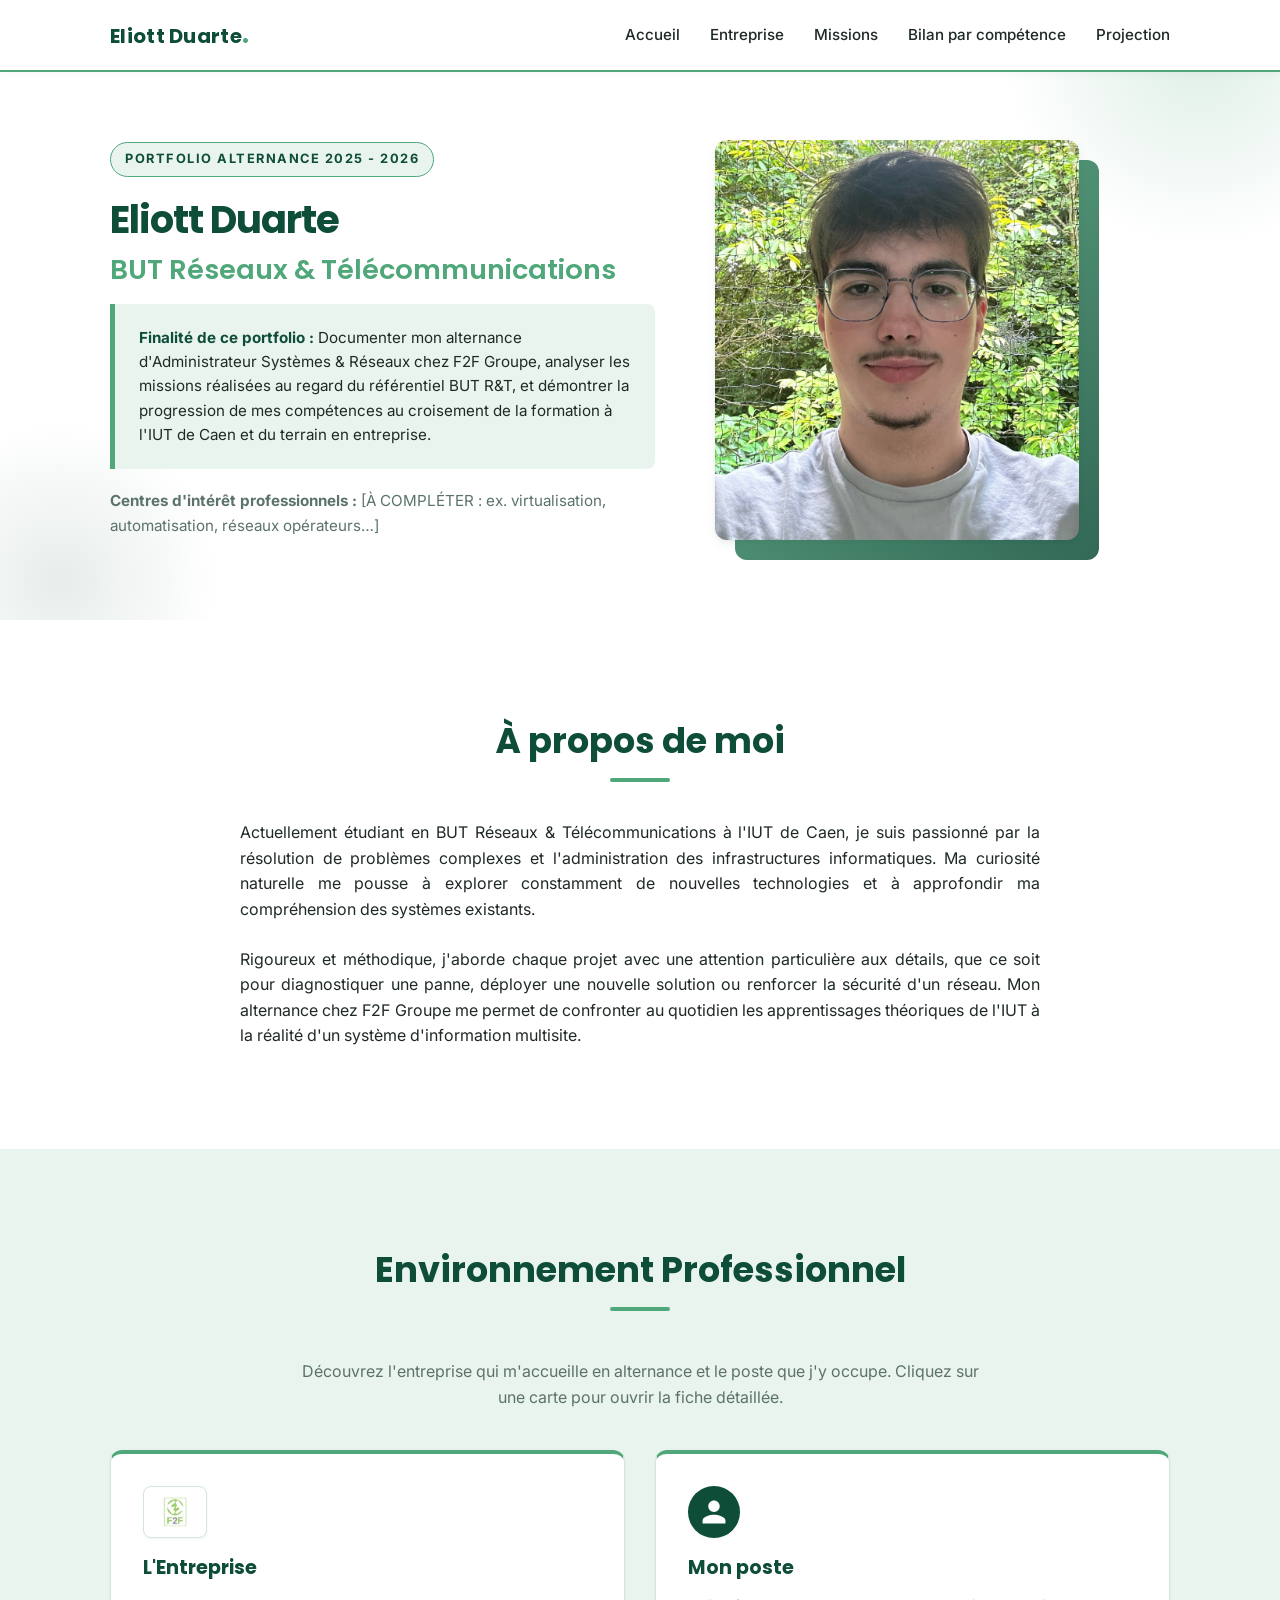
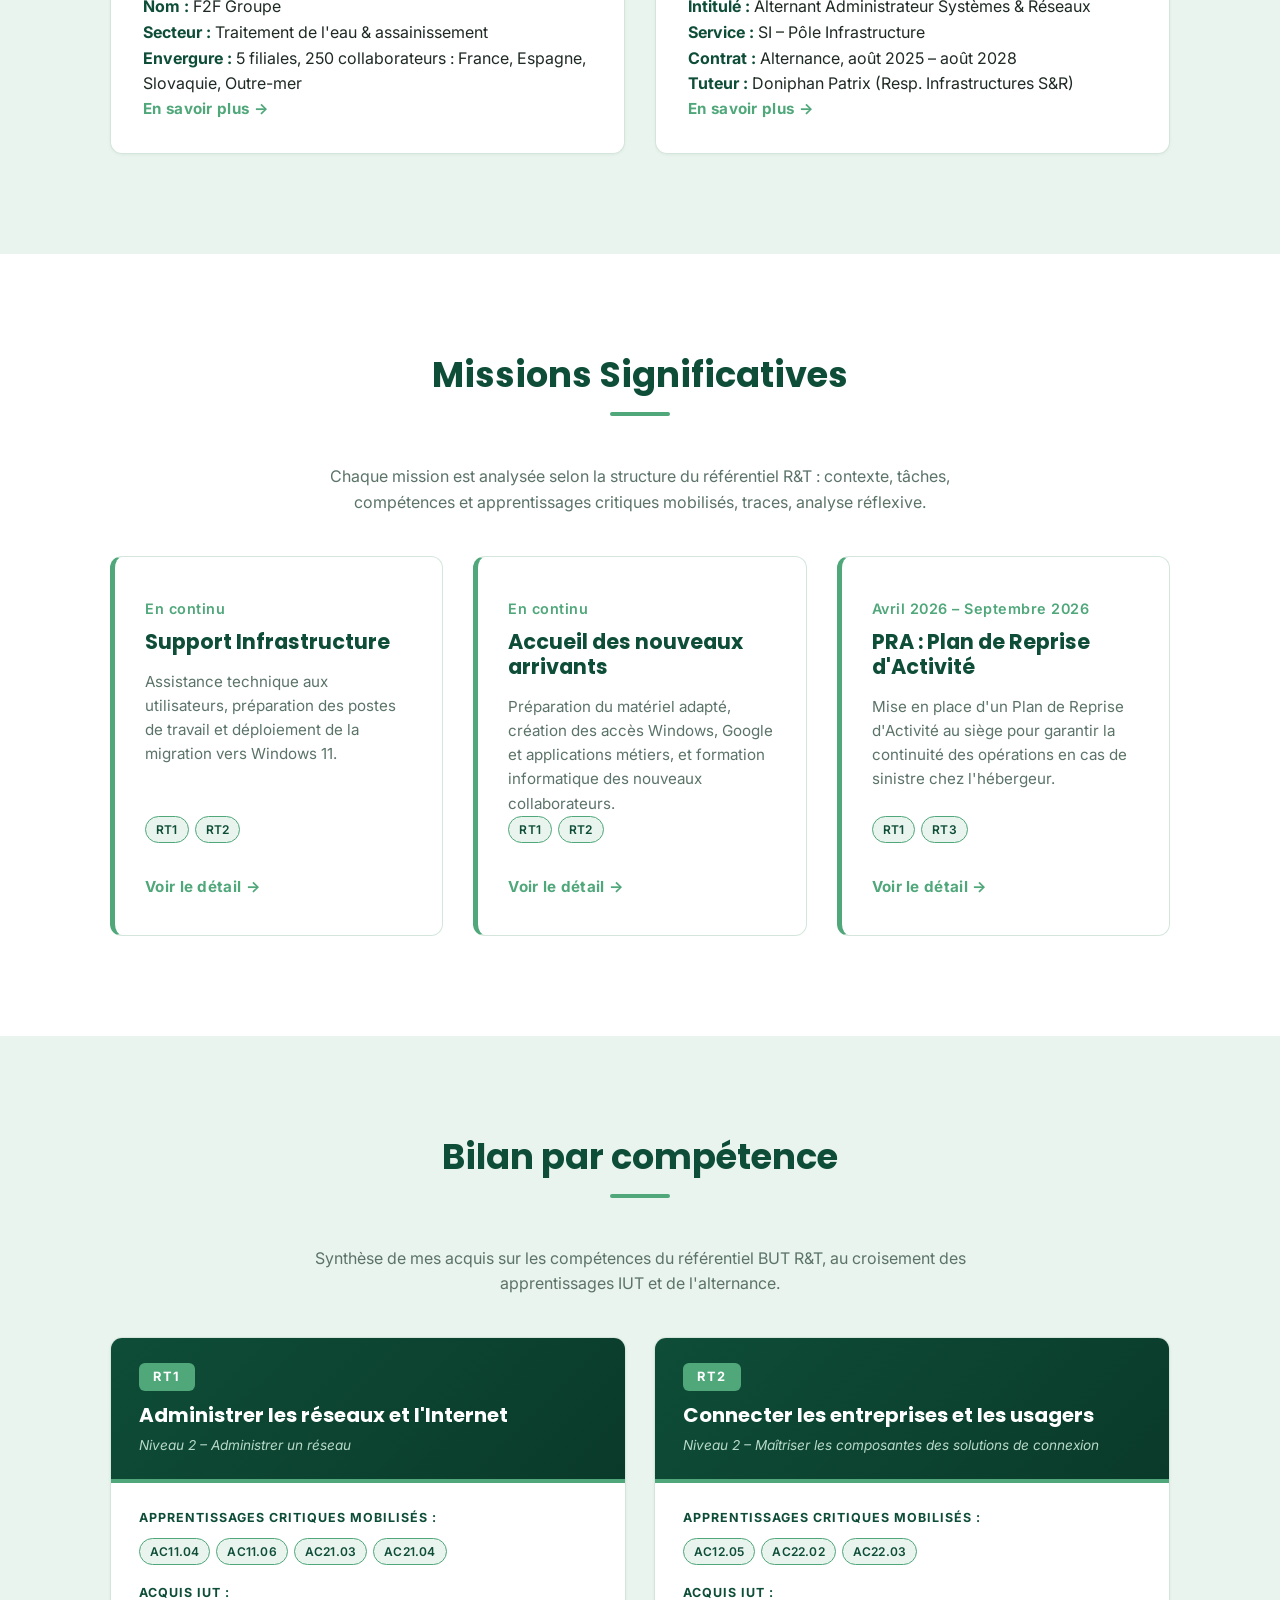
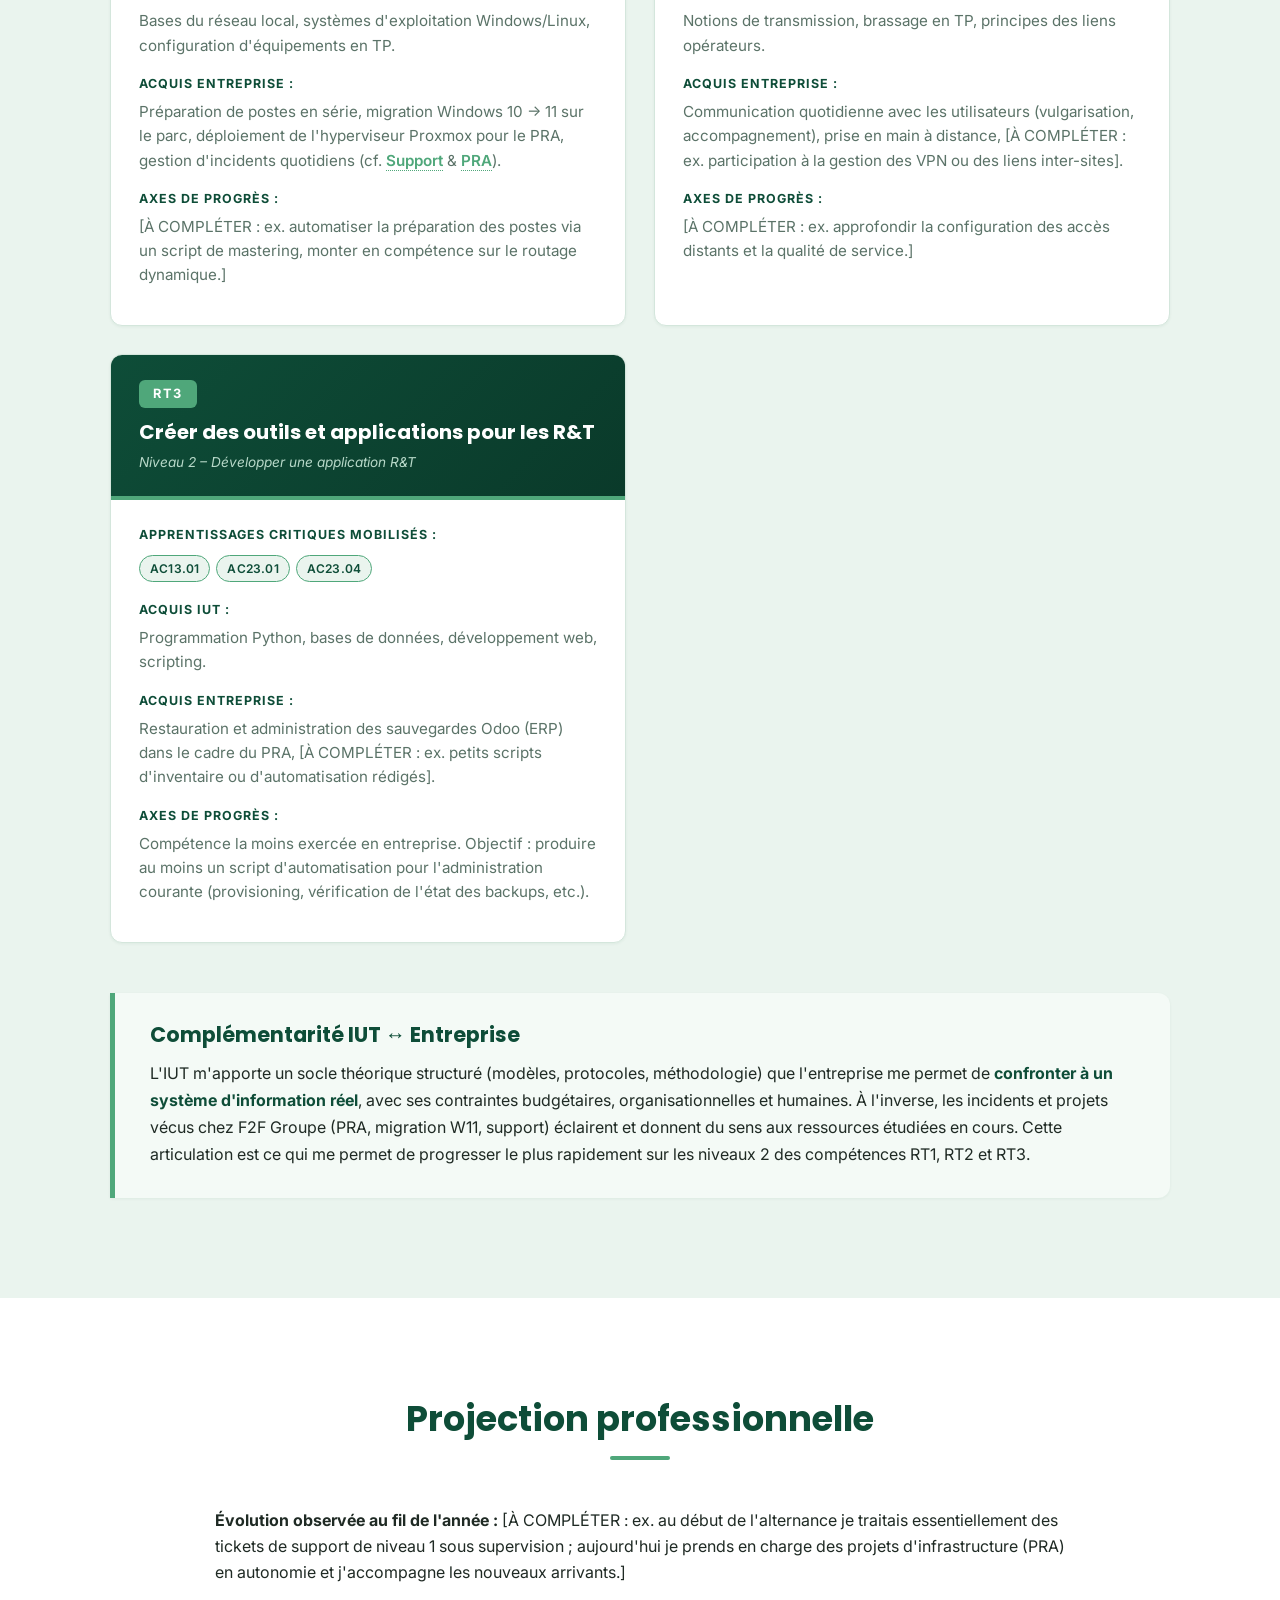
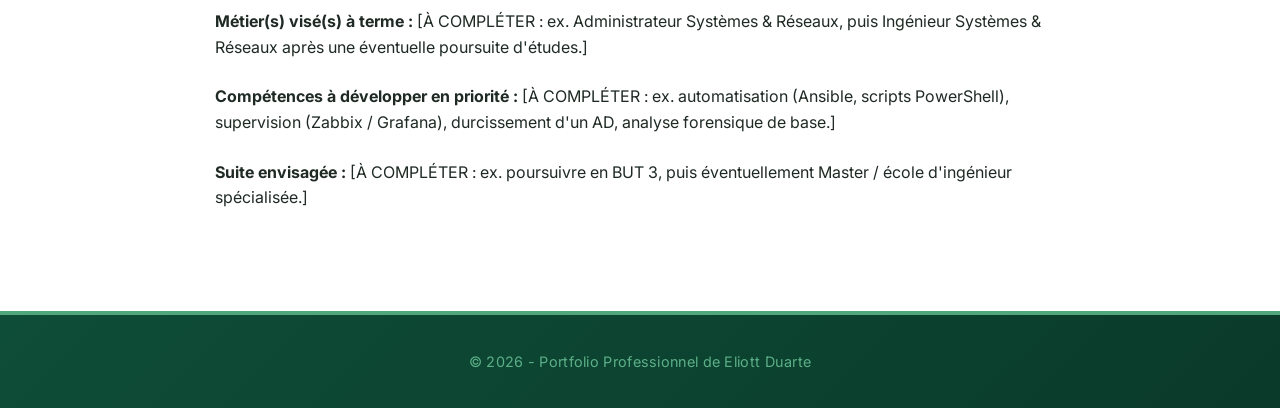
==== commit 6b092710: "16eme" ====
--- a/index.html
+++ b/index.html
@@ -43,7 +43,7 @@
                 </div>
                 <div class="hero-image-container">
                     <div style="position: relative; width: 80%; height: 400px;">
-                        <img src="portrait.jpg" alt="Portrait d'Eliott Duarte, étudiant BUT R&T" class="hero-img" style="background:#e2e8f0; width: 100%; height: 100%; display:block; object-fit:cover;">
+                        <img src="images/index/portrait.jpg" alt="Portrait d'Eliott Duarte, étudiant BUT R&T" class="hero-img" style="background:#e2e8f0; width: 100%; height: 100%; display:block; object-fit:cover;">
                         <div class="img-backdrop"></div>
                     </div>
                 </div>
@@ -71,7 +71,7 @@
                 <div class="cards-grid">
                     <div class="card card-link" onclick="openModal('modal-entreprise')" role="button" tabindex="0">
                         <div class="card-logo-wrap">
-                            <img src="F2F.jpg" alt="Logo F2F Groupe" class="card-logo-img">
+                            <img src="images/index/F2F.jpg" alt="Logo F2F Groupe" class="card-logo-img">
                         </div>
                         <h3>L'Entreprise</h3>
                         <p><strong>Nom :</strong> F2F Groupe</p>
@@ -81,11 +81,14 @@
                         <span class="read-more">En savoir plus &rarr;</span>
                     </div>
                     <div class="card card-link" onclick="openModal('modal-poste')" role="button" tabindex="0">
-                        <div class="card-icon"></div>
+                        <div class="card-icon">
+                            <svg viewBox="0 0 24 24" aria-hidden="true"><path d="M12 12c2.7 0 4.9-2.2 4.9-4.9S14.7 2.2 12 2.2 7.1 4.4 7.1 7.1 9.3 12 12 12zm0 2.4c-3.3 0-9.8 1.6-9.8 4.9v2.5h19.6v-2.5c0-3.3-6.5-4.9-9.8-4.9z"/></svg>
+                        </div>
                         <h3>Mon poste</h3>
-                        <p><strong>Intitulé :</strong> Alternant Administrateur Systèmes & Réseaux</p>
-                        <p><strong>Service :</strong> SI : Pôle Infrastructure</p>
-                        <p>Support utilisateurs, gestion de parc, projets d'infrastructure.</p>
+                        <p><strong>Intitulé :</strong> Alternant Administrateur Systèmes &amp; Réseaux</p>
+                        <p><strong>Service :</strong> SI – Pôle Infrastructure</p>
+                        <p><strong>Contrat :</strong> Alternance, août 2025 – août 2028</p>
+                        <p><strong>Tuteur :</strong> Doniphan Patrix (Resp. Infrastructures S&amp;R)</p>
                         <span class="read-more">En savoir plus &rarr;</span>
                     </div>
                 </div>
@@ -244,7 +247,7 @@
         <div class="modal">
             <div class="modal-header">
                 <div class="modal-logo-wrap">
-                    <img src="F2F.jpg" alt="Logo F2F Groupe" class="modal-logo-img">
+                    <img src="images/index/F2F.jpg" alt="Logo F2F Groupe" class="modal-logo-img">
                 </div>
                 <span class="mission-date">Secteur : Traitement de l'eau &amp; assainissement</span>
                 <h2>F2F Groupe</h2>
@@ -387,33 +390,44 @@
             <div class="modal-body">
                 <div class="content-block">
                     <h2>1. Description du poste</h2>
-                    <p>En tant qu'alternant Administrateur Systèmes &amp; Réseaux, j'accompagne le Pôle Infrastructure dans la gestion quotidienne du système d'information de F2F Groupe. Mon rôle inclut la résolution des incidents, le support de proximité aux utilisateurs et la participation active aux projets d'évolution de l'infrastructure.</p>
+                    <p>En tant qu'alternant Administrateur Systèmes &amp; Réseaux (contrat d'alternance d'août 2025 à août 2028), je suis rattaché au Service Informatique de F2F Groupe, au sein du <strong>pôle Infrastructure</strong> — l'un des trois pôles du service avec le pôle <em>Odoo (ERP)</em> et le pôle <em>Applications</em>. Le service informatique a pour rôle de garantir la continuité, la sécurité et l'amélioration du système d'information pour l'ensemble du groupe (5 filiales, ~250 collaborateurs en France, Espagne, Slovaquie et Outre-mer).</p>
+                    <p>Au quotidien, j'accompagne le pôle Infrastructure dans la gestion du SI : résolution des incidents, support de proximité aux utilisateurs et participation active aux projets d'évolution de l'infrastructure (PRA, migration Windows 11).</p>
                 </div>
 
                 <div class="content-block bg-gray rounded-box">
-                    <h2>2. Outils &amp; environnement technique</h2>
+                    <h2>2. Mes tâches quotidiennes</h2>
                     <ul class="task-list">
-                        <li><strong>Systèmes &amp; virtualisation :</strong> Windows 10/11, Windows Server, Proxmox.</li>
+                        <li><strong>Support utilisateurs :</strong> gestion des tickets et assistance, diagnostic des incidents, suivi des résolutions.</li>
+                        <li><strong>Gestion du parc :</strong> préparation des postes, installation des logiciels, inventaire du matériel.</li>
+                        <li><strong>Réseau &amp; serveurs :</strong> surveillance quotidienne, petites configurations, vérifications de routine.</li>
+                        <li><strong>Tâches transverses :</strong> documentation interne, réunions d'équipe, échanges avec les filiales.</li>
+                    </ul>
+                </div>
+
+                <div class="content-block">
+                    <h2>3. Outils &amp; environnement technique</h2>
+                    <ul class="task-list">
+                        <li><strong>Systèmes &amp; virtualisation :</strong> Windows 10/11, Windows Server, Active Directory, Proxmox.</li>
                         <li><strong>Réseaux :</strong> brassage, gestion des accès, configuration des équipements.</li>
-                        <li><strong>Support :</strong> outils de ticketing et de prise en main à distance.</li>
-                        <li><strong>Hébergement / sauvegardes :</strong> infrastructure OVH, ERP Odoo.</li>
-                        <li>[À COMPLÉTER : autres outils précis – ex. nom de la solution de ticketing, antivirus, etc.]</li>
+                        <li><strong>Support &amp; collaboration :</strong> prise en main à distance, téléphonie 3CX, Google Workspace.</li>
+                        <li><strong>Hébergement / sauvegardes :</strong> infrastructure OVH, ERP Odoo, gestion des sauvegardes.</li>
                     </ul>
                 </div>
 
-                <div class="content-block">
-                    <h2>3. Niveau de responsabilité</h2>
-                    <p>Sous la supervision de mon tuteur [À COMPLÉTER : nom &amp; fonction du tuteur], j'interviens en autonomie sur le support de niveau 1 et la préparation des postes. Pour les projets d'infrastructure (PRA, migration W11), je propose les solutions techniques et les fais valider avant déploiement en production.</p>
-                </div>
-
                 <div class="content-block bg-gray rounded-box">
-                    <h2>4. Évolution de mon autonomie</h2>
-                    <p>[À COMPLÉTER : ex. au début je sollicitais systématiquement mon tuteur pour chaque incident ; aujourd'hui je traite seul environ X tickets par semaine et je n'escalade que les cas critiques. Sur les projets, je suis passé d'un rôle d'exécution à un rôle de proposition.]</p>
-                </div>
-
-                <div class="content-block">
-                    <h2>5. Projection professionnelle</h2>
-                    <p>Ce poste me permet de construire un profil polyvalent (système, réseau, support). À l'issue du BUT, je souhaite [À COMPLÉTER : ex. évoluer vers un poste d'Administrateur Systèmes &amp; Réseaux confirmé].</p>
+                    <h2>4. Niveau de responsabilité &amp; encadrement</h2>
+                    <p>Je suis encadré par mon tuteur entreprise <strong>Doniphan Patrix</strong>, Responsable Infrastructures Systèmes et Réseaux, qui assure mon encadrement quotidien, ma formation, la validation des livrables ainsi que mon suivi et mon évaluation. Mon rattachement hiérarchique est le suivant : tuteur entreprise → pôle Infrastructure → Direction du Service Informatique.</p>
+                    <p>J'interviens en autonomie sur le support de niveau 1 et la préparation des postes. Pour les projets d'infrastructure (PRA, migration Windows 11), je propose les solutions techniques et les fais valider avant tout déploiement en production.</p>
+                </div>
+
+                <div class="content-block">
+                    <h2>5. Évolution de mon autonomie</h2>
+                    <p>Au début de l'alternance, je sollicitais régulièrement mon tuteur sur les incidents et la préparation des postes. Aujourd'hui, je traite seul la majorité des demandes de support de niveau 1 et n'escalade que les cas critiques. Sur les projets d'infrastructure, je suis progressivement passé d'un rôle d'exécution à un rôle de proposition (audit, choix techniques, tests).</p>
+                </div>
+
+                <div class="content-block bg-gray rounded-box">
+                    <h2>6. Projection professionnelle</h2>
+                    <p>Étalé sur trois ans (août 2025 – août 2028), ce contrat d'alternance me permet de construire un profil polyvalent (système, réseau, support) au cœur d'un groupe industriel structuré. À l'issue du BUT R&amp;T, je souhaite poursuivre dans cette voie pour évoluer vers un poste d'Administrateur Systèmes &amp; Réseaux confirmé, en approfondissant la virtualisation, la sécurité et l'administration d'infrastructure.</p>
                 </div>
             </div>
         </div>
--- a/style.css
+++ b/style.css
@@ -217,6 +217,38 @@
     text-transform: uppercase;
 }
 
+.status-badge {
+    display: inline-flex;
+    align-items: center;
+    gap: 8px;
+    padding: 6px 14px;
+    border-radius: 20px;
+    font-size: 0.8rem;
+    font-weight: 700;
+    margin-bottom: 15px;
+    letter-spacing: 1.5px;
+    text-transform: uppercase;
+}
+
+.status-in-progress {
+    background-color: #FFF4E0;
+    color: #B8730F;
+    border: 1px solid #E8A93A;
+}
+
+.status-dot {
+    width: 8px;
+    height: 8px;
+    border-radius: 50%;
+    background-color: #E8A93A;
+    animation: pulse-dot 1.6s ease-in-out infinite;
+}
+
+@keyframes pulse-dot {
+    0%, 100% { opacity: 1; transform: scale(1); }
+    50% { opacity: 0.5; transform: scale(1.2); }
+}
+
 .hero-content h1 {
     font-size: 2.4rem;
     margin-bottom: 15px;
@@ -304,8 +336,26 @@
 }
 
 .card-icon {
-    font-size: 2rem;
-    margin-bottom: 15px;
+    width: 52px;
+    height: 52px;
+    border-radius: 50%;
+    background: var(--primary-color);
+    display: flex;
+    align-items: center;
+    justify-content: center;
+    margin-bottom: 18px;
+    box-shadow: var(--shadow-sm);
+    transition: box-shadow 0.3s ease;
+}
+
+.card:hover .card-icon {
+    box-shadow: var(--shadow-md);
+}
+
+.card-icon svg {
+    width: 28px;
+    height: 28px;
+    fill: #fff;
 }
 
 /* Logo F2F dans la carte entreprise */
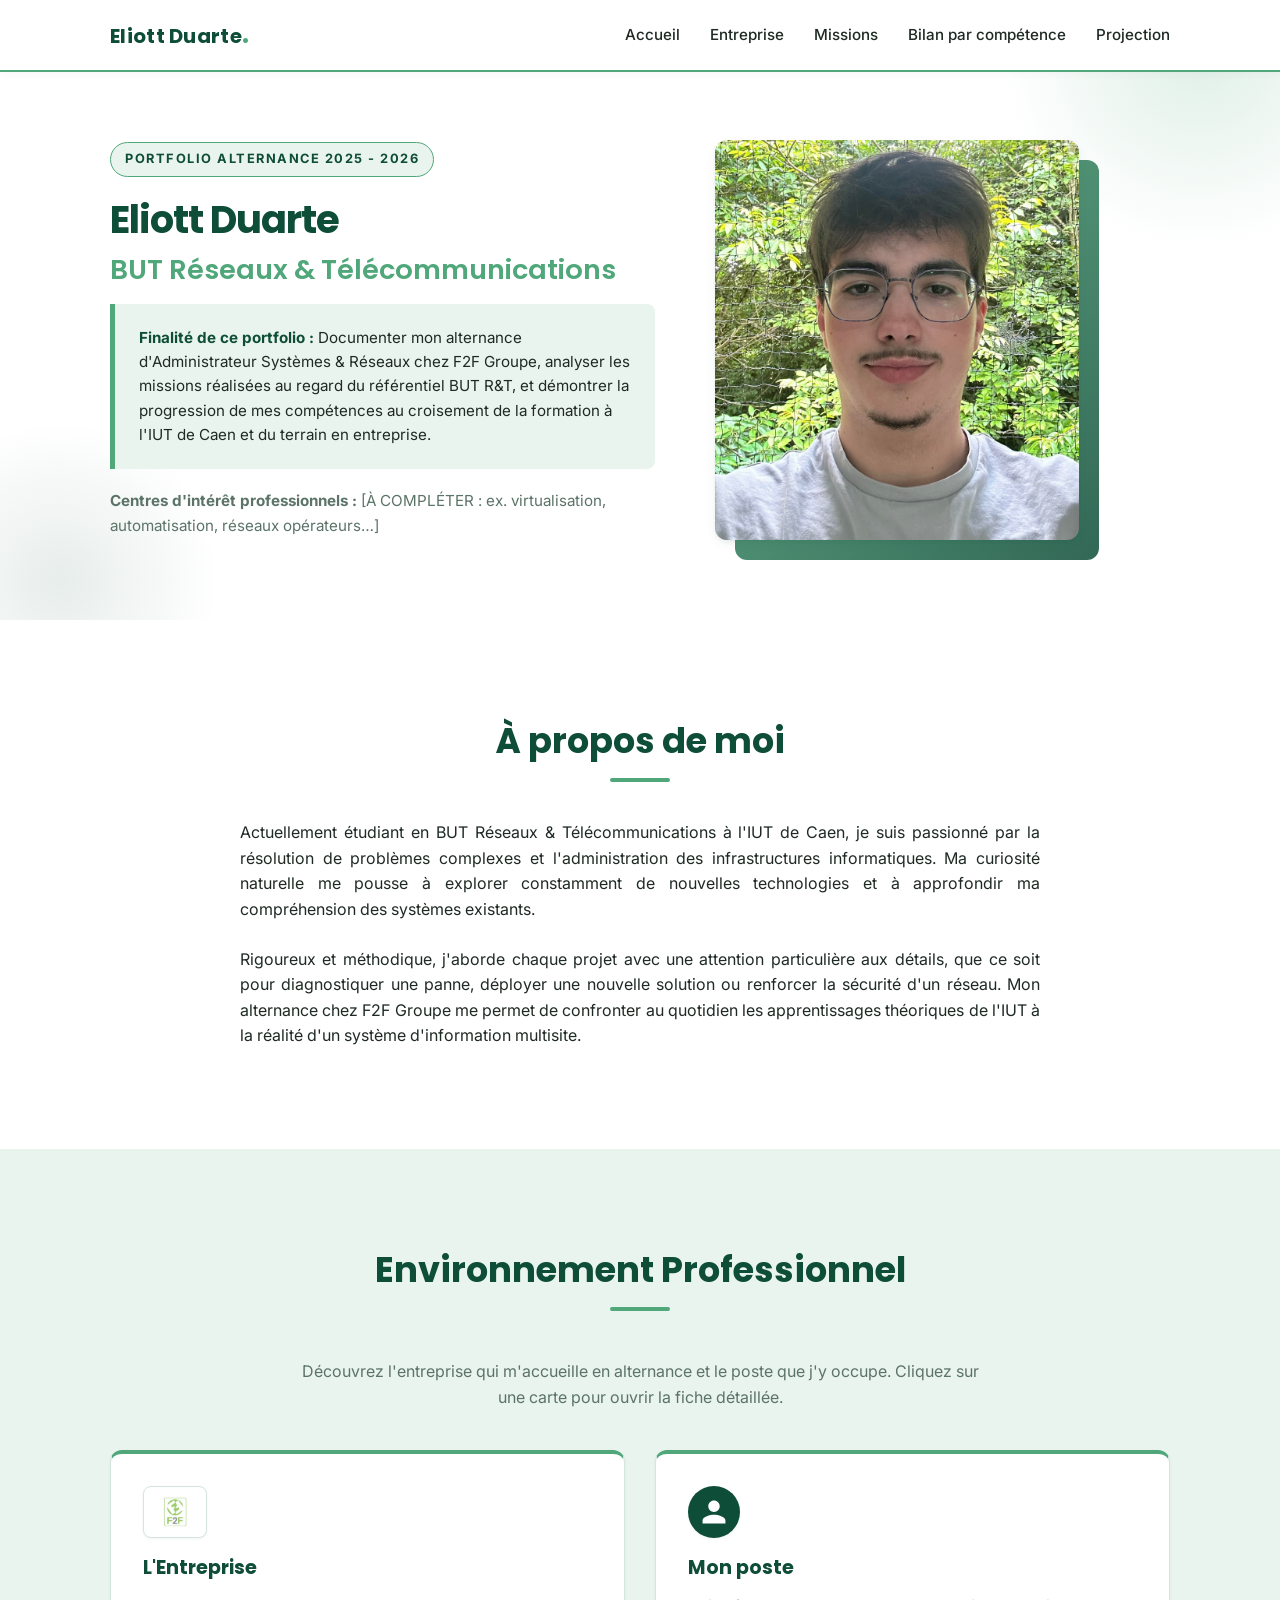
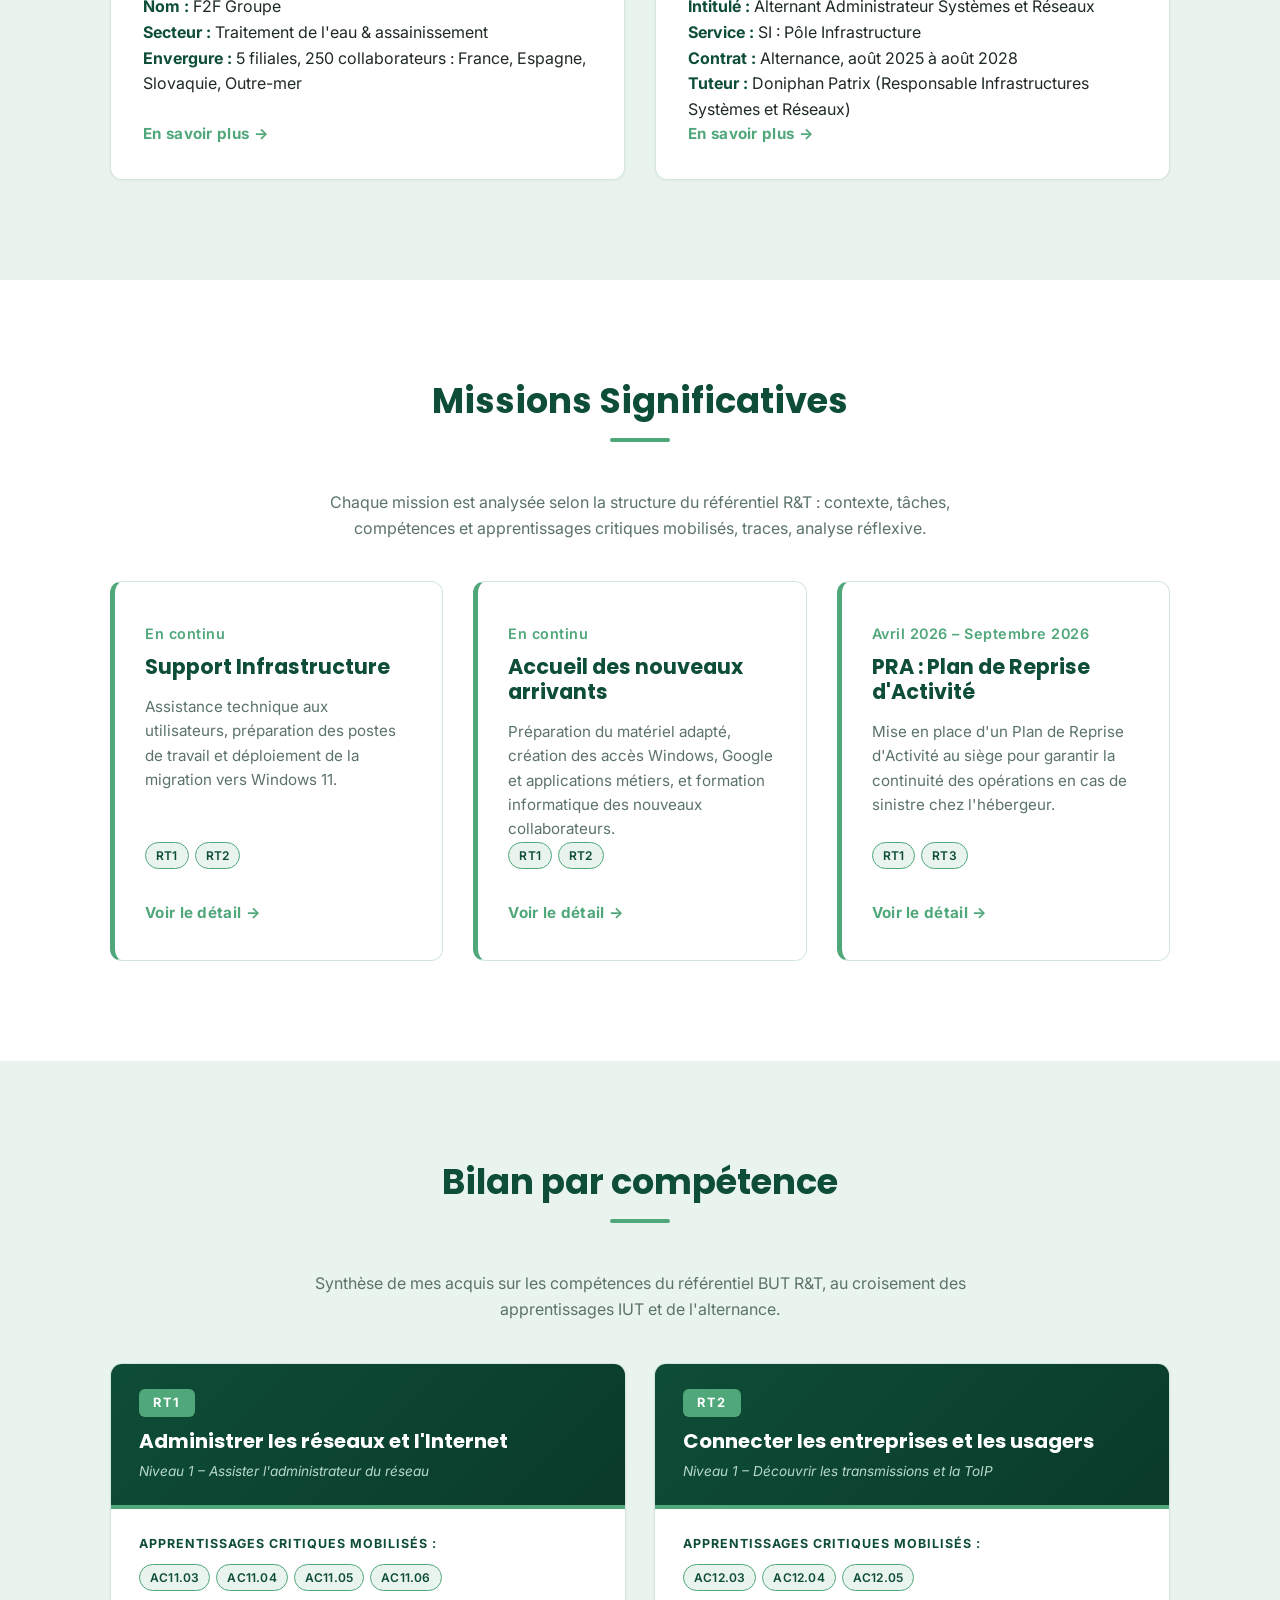
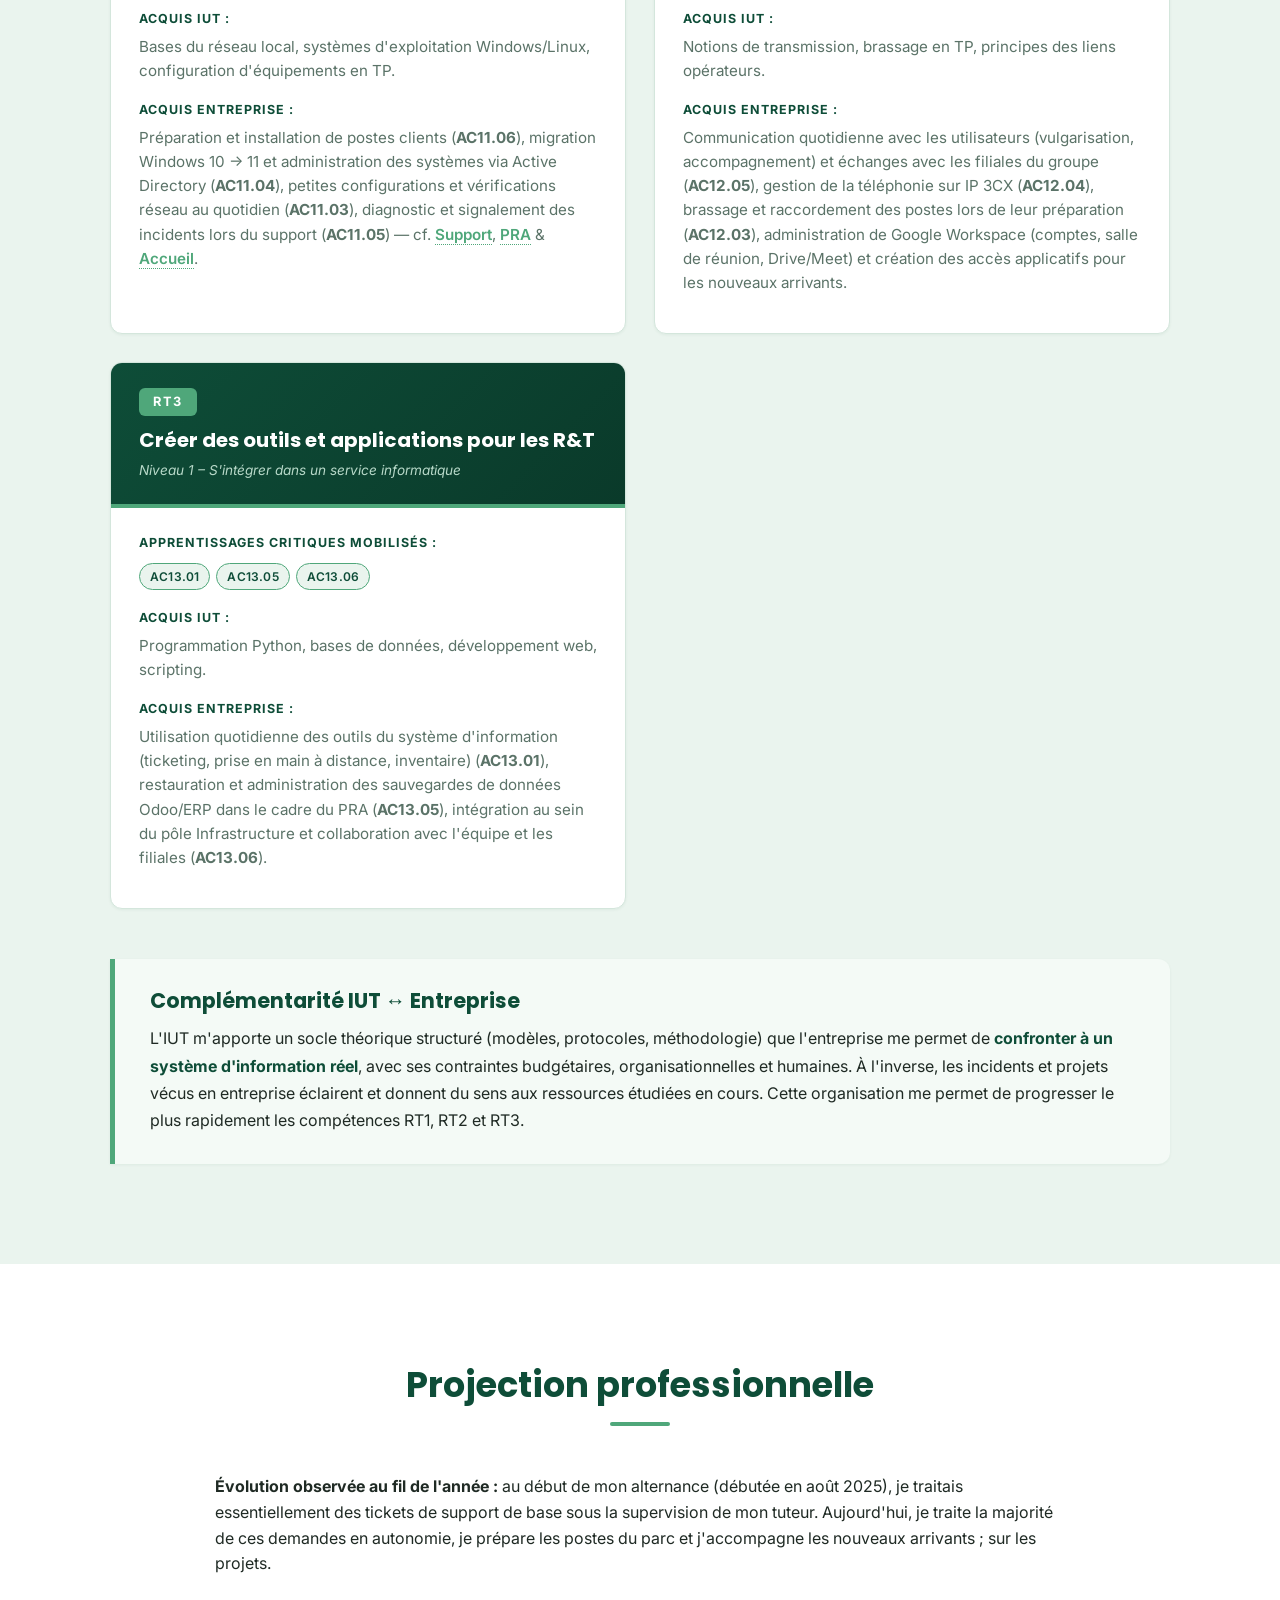
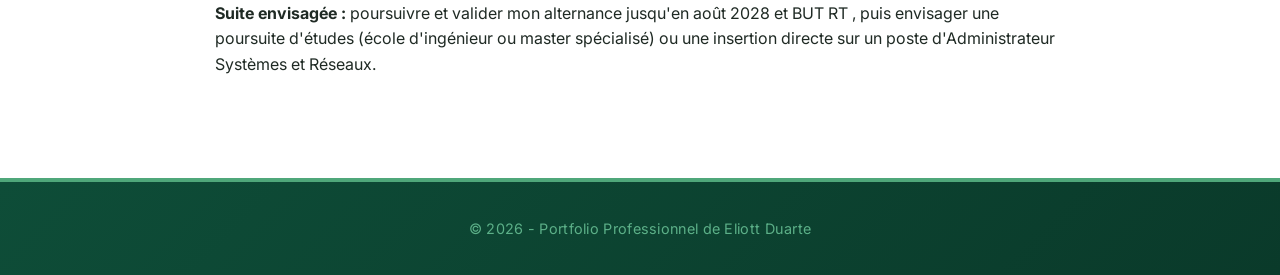
==== commit d8385b96: "17eme" ====
--- a/index.html
+++ b/index.html
@@ -85,10 +85,10 @@
                             <svg viewBox="0 0 24 24" aria-hidden="true"><path d="M12 12c2.7 0 4.9-2.2 4.9-4.9S14.7 2.2 12 2.2 7.1 4.4 7.1 7.1 9.3 12 12 12zm0 2.4c-3.3 0-9.8 1.6-9.8 4.9v2.5h19.6v-2.5c0-3.3-6.5-4.9-9.8-4.9z"/></svg>
                         </div>
                         <h3>Mon poste</h3>
-                        <p><strong>Intitulé :</strong> Alternant Administrateur Systèmes &amp; Réseaux</p>
-                        <p><strong>Service :</strong> SI – Pôle Infrastructure</p>
-                        <p><strong>Contrat :</strong> Alternance, août 2025 – août 2028</p>
-                        <p><strong>Tuteur :</strong> Doniphan Patrix (Resp. Infrastructures S&amp;R)</p>
+                        <p><strong>Intitulé :</strong> Alternant Administrateur Systèmes et Réseaux</p>
+                        <p><strong>Service :</strong> SI : Pôle Infrastructure</p>
+                        <p><strong>Contrat :</strong> Alternance, août 2025 à août 2028</p>
+                        <p><strong>Tuteur :</strong> Doniphan Patrix (Responsable Infrastructures Systèmes et Réseaux)</p>
                         <span class="read-more">En savoir plus &rarr;</span>
                     </div>
                 </div>
@@ -148,22 +148,20 @@
                         <header class="competence-header">
                             <span class="competence-code">RT1</span>
                             <h3>Administrer les réseaux et l'Internet</h3>
-                            <span class="competence-level">Niveau 2 – Administrer un réseau</span>
+                            <span class="competence-level">Niveau 1 – Assister l'administrateur du réseau</span>
                         </header>
                         <div class="competence-body">
                             <p class="competence-label">Apprentissages critiques mobilisés :</p>
                             <div class="ac-tag-row">
-                                <span class="ac-tag" title="Maîtriser les principes des systèmes d'exploitation">AC11.04</span>
-                                <span class="ac-tag" title="Installer un poste client">AC11.06</span>
-                                <span class="ac-tag" title="Déployer des postes clients et solutions virtualisées">AC21.03</span>
-                                <span class="ac-tag" title="Déployer des services réseaux avancés">AC21.04</span>
+                                <span class="ac-tag" title="Configurer les fonctions de base du réseau local">AC11.03</span>
+                                <span class="ac-tag" title="Maîtriser les rôles et les principes fondamentaux des systèmes d'exploitation">AC11.04</span>
+                                <span class="ac-tag" title="Identifier les dysfonctionnements du réseau local et savoir les signaler">AC11.05</span>
+                                <span class="ac-tag" title="Installer un poste client, expliquer la procédure mise en place">AC11.06</span>
                             </div>
                             <p class="competence-label">Acquis IUT :</p>
                             <p>Bases du réseau local, systèmes d'exploitation Windows/Linux, configuration d'équipements en TP.</p>
                             <p class="competence-label">Acquis Entreprise :</p>
-                            <p>Préparation de postes en série, migration Windows 10 → 11 sur le parc, déploiement de l'hyperviseur Proxmox pour le PRA, gestion d'incidents quotidiens (cf. <a href="mission1.html">Support</a> &amp; <a href="mission2.html">PRA</a>).</p>
-                            <p class="competence-label">Axes de progrès :</p>
-                            <p>[À COMPLÉTER : ex. automatiser la préparation des postes via un script de mastering, monter en compétence sur le routage dynamique.]</p>
+                            <p>Préparation et installation de postes clients (<strong>AC11.06</strong>), migration Windows 10 → 11 et administration des systèmes via Active Directory (<strong>AC11.04</strong>), petites configurations et vérifications réseau au quotidien (<strong>AC11.03</strong>), diagnostic et signalement des incidents lors du support (<strong>AC11.05</strong>) — cf. <a href="mission1.html">Support</a>, <a href="mission2.html">PRA</a> &amp; <a href="mission3.html">Accueil</a>.</p>
                         </div>
                     </article>
 
@@ -171,21 +169,19 @@
                         <header class="competence-header">
                             <span class="competence-code">RT2</span>
                             <h3>Connecter les entreprises et les usagers</h3>
-                            <span class="competence-level">Niveau 2 – Maîtriser les composantes des solutions de connexion</span>
+                            <span class="competence-level">Niveau 1 – Découvrir les transmissions et la ToIP</span>
                         </header>
                         <div class="competence-body">
                             <p class="competence-label">Apprentissages critiques mobilisés :</p>
                             <div class="ac-tag-row">
-                                <span class="ac-tag" title="Communiquer avec un tiers, adapter son discours">AC12.05</span>
-                                <span class="ac-tag" title="Mettre en place un accès distant sécurisé">AC22.02</span>
-                                <span class="ac-tag" title="Mettre en place une connexion multi-site">AC22.03</span>
+                                <span class="ac-tag" title="Déployer des supports de transmission">AC12.03</span>
+                                <span class="ac-tag" title="Connecter les systèmes de ToIP">AC12.04</span>
+                                <span class="ac-tag" title="Communiquer avec un tiers et adapter son discours à son interlocuteur">AC12.05</span>
                             </div>
                             <p class="competence-label">Acquis IUT :</p>
                             <p>Notions de transmission, brassage en TP, principes des liens opérateurs.</p>
                             <p class="competence-label">Acquis Entreprise :</p>
-                            <p>Communication quotidienne avec les utilisateurs (vulgarisation, accompagnement), prise en main à distance, [À COMPLÉTER : ex. participation à la gestion des VPN ou des liens inter-sites].</p>
-                            <p class="competence-label">Axes de progrès :</p>
-                            <p>[À COMPLÉTER : ex. approfondir la configuration des accès distants et la qualité de service.]</p>
+                            <p>Communication quotidienne avec les utilisateurs (vulgarisation, accompagnement) et échanges avec les filiales du groupe (<strong>AC12.05</strong>), gestion de la téléphonie sur IP 3CX (<strong>AC12.04</strong>), brassage et raccordement des postes lors de leur préparation (<strong>AC12.03</strong>), administration de Google Workspace (comptes, salle de réunion, Drive/Meet) et création des accès applicatifs pour les nouveaux arrivants.</p>
                         </div>
                     </article>
 
@@ -193,21 +189,19 @@
                         <header class="competence-header">
                             <span class="competence-code">RT3</span>
                             <h3>Créer des outils et applications pour les R&T</h3>
-                            <span class="competence-level">Niveau 2 – Développer une application R&T</span>
+                            <span class="competence-level">Niveau 1 – S'intégrer dans un service informatique</span>
                         </header>
                         <div class="competence-body">
                             <p class="competence-label">Apprentissages critiques mobilisés :</p>
                             <div class="ac-tag-row">
                                 <span class="ac-tag" title="Utiliser un système informatique et ses outils">AC13.01</span>
-                                <span class="ac-tag" title="Automatiser l'administration système avec des scripts">AC23.01</span>
-                                <span class="ac-tag" title="Installer, administrer un système de gestion de données">AC23.04</span>
+                                <span class="ac-tag" title="Choisir les mécanismes de gestion de données adaptés">AC13.05</span>
+                                <span class="ac-tag" title="S'intégrer dans un environnement propice au développement et au travail collaboratif">AC13.06</span>
                             </div>
                             <p class="competence-label">Acquis IUT :</p>
                             <p>Programmation Python, bases de données, développement web, scripting.</p>
                             <p class="competence-label">Acquis Entreprise :</p>
-                            <p>Restauration et administration des sauvegardes Odoo (ERP) dans le cadre du PRA, [À COMPLÉTER : ex. petits scripts d'inventaire ou d'automatisation rédigés].</p>
-                            <p class="competence-label">Axes de progrès :</p>
-                            <p>Compétence la moins exercée en entreprise. Objectif : produire au moins un script d'automatisation pour l'administration courante (provisioning, vérification de l'état des backups, etc.).</p>
+                            <p>Utilisation quotidienne des outils du système d'information (ticketing, prise en main à distance, inventaire) (<strong>AC13.01</strong>), restauration et administration des sauvegardes de données Odoo/ERP dans le cadre du PRA (<strong>AC13.05</strong>), intégration au sein du pôle Infrastructure et collaboration avec l'équipe et les filiales (<strong>AC13.06</strong>).</p>
                         </div>
                     </article>
 
@@ -215,7 +209,7 @@
 
                 <div class="complementarite-box">
                     <h3>Complémentarité IUT ↔ Entreprise</h3>
-                    <p>L'IUT m'apporte un socle théorique structuré (modèles, protocoles, méthodologie) que l'entreprise me permet de <strong>confronter à un système d'information réel</strong>, avec ses contraintes budgétaires, organisationnelles et humaines. À l'inverse, les incidents et projets vécus chez F2F Groupe (PRA, migration W11, support) éclairent et donnent du sens aux ressources étudiées en cours. Cette articulation est ce qui me permet de progresser le plus rapidement sur les niveaux 2 des compétences RT1, RT2 et RT3.</p>
+                    <p>L'IUT m'apporte un socle théorique structuré (modèles, protocoles, méthodologie) que l'entreprise me permet de <strong>confronter à un système d'information réel</strong>, avec ses contraintes budgétaires, organisationnelles et humaines. À l'inverse, les incidents et projets vécus en entreprise éclairent et donnent du sens aux ressources étudiées en cours. Cette organisation me permet de progresser le plus rapidement les compétences RT1, RT2 et RT3.</p>
                 </div>
             </div>
         </section>
@@ -224,14 +218,9 @@
             <div class="container">
                 <h2 class="section-title">Projection professionnelle</h2>
                 <div style="max-width: 850px; margin: -20px auto 0 auto;">
-                    <p><strong>Évolution observée au fil de l'année :</strong> [À COMPLÉTER : ex. au début de l'alternance je traitais essentiellement des tickets de support de niveau 1 sous supervision ; aujourd'hui je prends en charge des projets d'infrastructure (PRA) en autonomie et j'accompagne les nouveaux arrivants.]</p>
-
-                    <p style="margin-top: 1.5em;"><strong>Métier(s) visé(s) à terme :</strong> [À COMPLÉTER : ex. Administrateur Systèmes & Réseaux, puis Ingénieur Systèmes & Réseaux après une éventuelle poursuite d'études.]</p>
-
-                    <p style="margin-top: 1.5em;"><strong>Compétences à développer en priorité :</strong> [À COMPLÉTER : ex. automatisation (Ansible, scripts PowerShell), supervision (Zabbix / Grafana), durcissement d'un AD, analyse forensique de base.]</p>
-
-                    <p style="margin-top: 1.5em;"><strong>Suite envisagée :</strong> [À COMPLÉTER : ex. poursuivre en BUT 3, puis éventuellement Master / école d'ingénieur spécialisée.]</p>
-                </div>
+                    <p><strong>Évolution observée au fil de l'année :</strong> au début de mon alternance (débutée en août 2025), je traitais essentiellement des tickets de support de base sous la supervision de mon tuteur. Aujourd'hui, je traite la majorité de ces demandes en autonomie, je prépare les postes du parc et j'accompagne les nouveaux arrivants ; sur les projets.</p>
+                    <p style="margin-top: 1.5em;"><strong>Suite envisagée :</strong> poursuivre et valider mon alternance jusqu'en août 2028 et BUT RT , puis envisager une poursuite d'études (école d'ingénieur ou master spécialisé) ou une insertion directe sur un poste d'Administrateur Systèmes et Réseaux.</p>
+                </div> 
             </div>
         </section>
     </main>
@@ -249,7 +238,7 @@
                 <div class="modal-logo-wrap">
                     <img src="images/index/F2F.jpg" alt="Logo F2F Groupe" class="modal-logo-img">
                 </div>
-                <span class="mission-date">Secteur : Traitement de l'eau &amp; assainissement</span>
+                <span class="mission-date">Secteur : Traitement de l'eau et assainissement</span>
                 <h2>F2F Groupe</h2>
                 <div class="tags">
                     <span class="tag">Sainte-Mère-Église, Normandie</span>
@@ -278,7 +267,7 @@
                         </div>
                         <div class="kf-item">
                             <div class="kf-label">Activités</div>
-                            <div class="kf-value">Assainissement, eaux pluviales &amp; sanitaires, maintenance</div>
+                            <div class="kf-value">Assainissement, eaux pluviales et sanitaires, maintenance</div>
                         </div>
                     </div>
                 </div>
@@ -325,11 +314,11 @@
                         </div>
                     </div>
                     <ul class="task-list" style="margin-top: 22px;">
-                        <li><strong>SIMOP</strong> — Fabricant d'équipements pour l'assainissement non collectif et le traitement des eaux.</li>
-                        <li><strong>HYDREAL</strong> — Solutions de gestion des eaux pluviales et d'assainissement non collectif.</li>
-                        <li><strong>ASSISTEAUX</strong> — Maintenance et exploitation de stations de traitement des eaux sanitaires et industrielles.</li>
-                        <li><strong>EAUTECH</strong> — Spécialiste des installations et services liés aux eaux sanitaires.</li>
-                        <li><strong>RAINEA</strong> — Réseau franchise dédié aux particuliers : assainissement individuel et récupération d'eau de pluie.</li>
+                        <li><strong>SIMOP</strong> : Fabricant d'équipements pour l'assainissement non collectif et le traitement des eaux.</li>
+                        <li><strong>HYDREAL</strong> : Solutions de gestion des eaux pluviales et d'assainissement non collectif.</li>
+                        <li><strong>ASSISTEAUX</strong> : Maintenance et exploitation de stations de traitement des eaux sanitaires et industrielles.</li>
+                        <li><strong>EAUTECH</strong> : Spécialiste des installations et services liés aux eaux sanitaires.</li>
+                        <li><strong>RAINEA</strong> : Réseau franchise dédié aux particuliers : assainissement individuel et récupération d'eau de pluie.</li>
                     </ul>
                 </div>
 
@@ -339,32 +328,32 @@
                     <div class="usines-grid">
                         <div class="usine-card">
                             <div class="usine-header">
-                                <span class="usine-lieu">Le Ham — Manche (50)</span>
+                                <span class="usine-lieu">Le Ham : Manche (50)</span>
                                 <span class="usine-effectif">Rotomoulage polyéthylène · CNC</span>
                             </div>
                         </div>
                         <div class="usine-card">
                             <div class="usine-header">
-                                <span class="usine-lieu">Montdidier — Somme (80)</span>
+                                <span class="usine-lieu">Montdidier : Somme (80)</span>
                                 <span class="usine-effectif">Rotomoulage · Enroulement polyester</span>
                             </div>
                         </div>
                         <div class="usine-card">
                             <div class="usine-header">
-                                <span class="usine-lieu">Bujaraloz — Espagne</span>
-                                <span class="usine-effectif">Rotomoulage · ~40 collaborateurs</span>
+                                <span class="usine-lieu">Bujaraloz : Espagne</span>
+                                <span class="usine-effectif">Rotomoulage · 40 collaborateurs</span>
                             </div>
                         </div>
                         <div class="usine-card">
                             <div class="usine-header">
                                 <span class="usine-lieu">Slovaquie</span>
-                                <span class="usine-effectif">Rotomoulage · Métallerie (depuis 2005)</span>
+                                <span class="usine-effectif">Rotomoulage · Métallerie </span>
                             </div>
                         </div>
                         <div class="usine-card">
                             <div class="usine-header">
-                                <span class="usine-lieu">Antilles — Guadeloupe &amp; Martinique</span>
-                                <span class="usine-effectif">Production locale (depuis 1997)</span>
+                                <span class="usine-lieu">Antilles : Guadeloupe et Martinique</span>
+                                <span class="usine-effectif">Production locale </span>
                             </div>
                         </div>
                     </div>
@@ -390,8 +379,8 @@
             <div class="modal-body">
                 <div class="content-block">
                     <h2>1. Description du poste</h2>
-                    <p>En tant qu'alternant Administrateur Systèmes &amp; Réseaux (contrat d'alternance d'août 2025 à août 2028), je suis rattaché au Service Informatique de F2F Groupe, au sein du <strong>pôle Infrastructure</strong> — l'un des trois pôles du service avec le pôle <em>Odoo (ERP)</em> et le pôle <em>Applications</em>. Le service informatique a pour rôle de garantir la continuité, la sécurité et l'amélioration du système d'information pour l'ensemble du groupe (5 filiales, ~250 collaborateurs en France, Espagne, Slovaquie et Outre-mer).</p>
-                    <p>Au quotidien, j'accompagne le pôle Infrastructure dans la gestion du SI : résolution des incidents, support de proximité aux utilisateurs et participation active aux projets d'évolution de l'infrastructure (PRA, migration Windows 11).</p>
+                    <p>En tant qu'alternant Administrateur Systèmes et Réseaux (contrat d'alternance d'août 2025 à août 2028), je suis rattaché au Service Informatique de F2F Groupe, au sein du pôle Infrastructure : l'un des trois pôles du service avec le pôle Odoo (ERP) et le pôle Applications. Le service informatique a pour rôle de garantir la continuité, la sécurité et l'amélioration du système d'information pour l'ensemble du groupe.</p>
+                    <p>Au quotidien, j'accompagne le pôle Infrastructure dans la gestion du SI : résolution des incidents, support de proximité aux utilisateurs et participation active aux projets d'évolution de l'infrastructure.</p>
                 </div>
 
                 <div class="content-block bg-gray rounded-box">
@@ -399,35 +388,22 @@
                     <ul class="task-list">
                         <li><strong>Support utilisateurs :</strong> gestion des tickets et assistance, diagnostic des incidents, suivi des résolutions.</li>
                         <li><strong>Gestion du parc :</strong> préparation des postes, installation des logiciels, inventaire du matériel.</li>
-                        <li><strong>Réseau &amp; serveurs :</strong> surveillance quotidienne, petites configurations, vérifications de routine.</li>
+                        <li><strong>Réseau et serveurs :</strong> surveillance quotidienne, petites configurations, vérifications de routine.</li>
                         <li><strong>Tâches transverses :</strong> documentation interne, réunions d'équipe, échanges avec les filiales.</li>
                     </ul>
                 </div>
 
+
                 <div class="content-block">
-                    <h2>3. Outils &amp; environnement technique</h2>
-                    <ul class="task-list">
-                        <li><strong>Systèmes &amp; virtualisation :</strong> Windows 10/11, Windows Server, Active Directory, Proxmox.</li>
-                        <li><strong>Réseaux :</strong> brassage, gestion des accès, configuration des équipements.</li>
-                        <li><strong>Support &amp; collaboration :</strong> prise en main à distance, téléphonie 3CX, Google Workspace.</li>
-                        <li><strong>Hébergement / sauvegardes :</strong> infrastructure OVH, ERP Odoo, gestion des sauvegardes.</li>
-                    </ul>
+                    <h2>3. Niveau de responsabilité et encadrement</h2>
+                    <p>Je suis encadré par mon tuteur , Responsable Infrastructures Systèmes et Réseaux, qui assure mon encadrement quotidien, ma formation, la validation des livrables ainsi que mon suivi et mon évaluation. 
+                        Mon rattachement hiérarchique est le suivant : tuteur entreprise → pôle Infrastructure → Direction du Service Informatique.</p>
+                    <p>J'interviens en autonomie sur le support de base et la préparation des postes. Pour les projets cela ce fait en collaboration avec mon tuteur.</p>
                 </div>
 
                 <div class="content-block bg-gray rounded-box">
-                    <h2>4. Niveau de responsabilité &amp; encadrement</h2>
-                    <p>Je suis encadré par mon tuteur entreprise <strong>Doniphan Patrix</strong>, Responsable Infrastructures Systèmes et Réseaux, qui assure mon encadrement quotidien, ma formation, la validation des livrables ainsi que mon suivi et mon évaluation. Mon rattachement hiérarchique est le suivant : tuteur entreprise → pôle Infrastructure → Direction du Service Informatique.</p>
-                    <p>J'interviens en autonomie sur le support de niveau 1 et la préparation des postes. Pour les projets d'infrastructure (PRA, migration Windows 11), je propose les solutions techniques et les fais valider avant tout déploiement en production.</p>
-                </div>
-
-                <div class="content-block">
-                    <h2>5. Évolution de mon autonomie</h2>
-                    <p>Au début de l'alternance, je sollicitais régulièrement mon tuteur sur les incidents et la préparation des postes. Aujourd'hui, je traite seul la majorité des demandes de support de niveau 1 et n'escalade que les cas critiques. Sur les projets d'infrastructure, je suis progressivement passé d'un rôle d'exécution à un rôle de proposition (audit, choix techniques, tests).</p>
-                </div>
-
-                <div class="content-block bg-gray rounded-box">
-                    <h2>6. Projection professionnelle</h2>
-                    <p>Étalé sur trois ans (août 2025 – août 2028), ce contrat d'alternance me permet de construire un profil polyvalent (système, réseau, support) au cœur d'un groupe industriel structuré. À l'issue du BUT R&amp;T, je souhaite poursuivre dans cette voie pour évoluer vers un poste d'Administrateur Systèmes &amp; Réseaux confirmé, en approfondissant la virtualisation, la sécurité et l'administration d'infrastructure.</p>
+                    <h2>4. Évolution de mon autonomie</h2>
+                    <p>Au début de l'alternance, je sollicitais régulièrement mon tuteur sur les incidents et la préparation des postes. Aujourd'hui, je traite seul la majorité des demandes de support de base et n'escalade que les cas critiques ou spécifiques.</p>
                 </div>
             </div>
         </div>
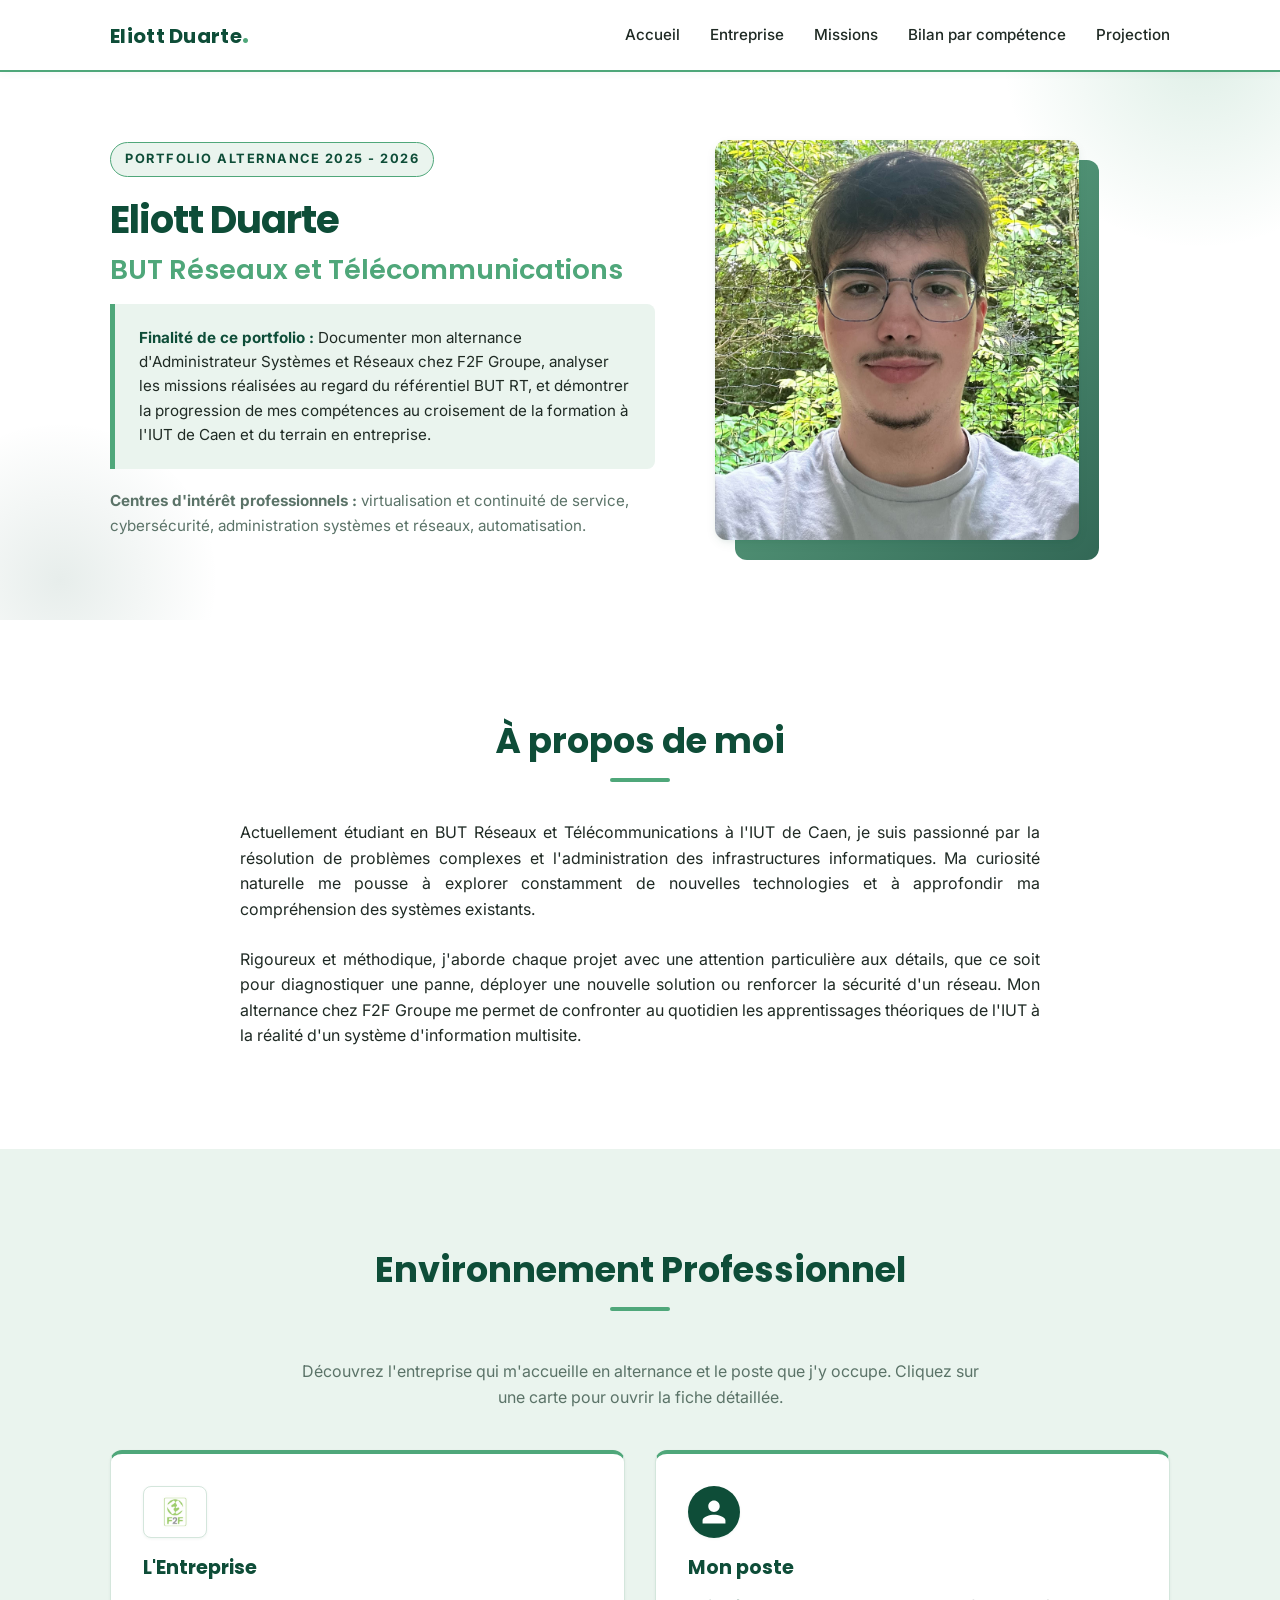
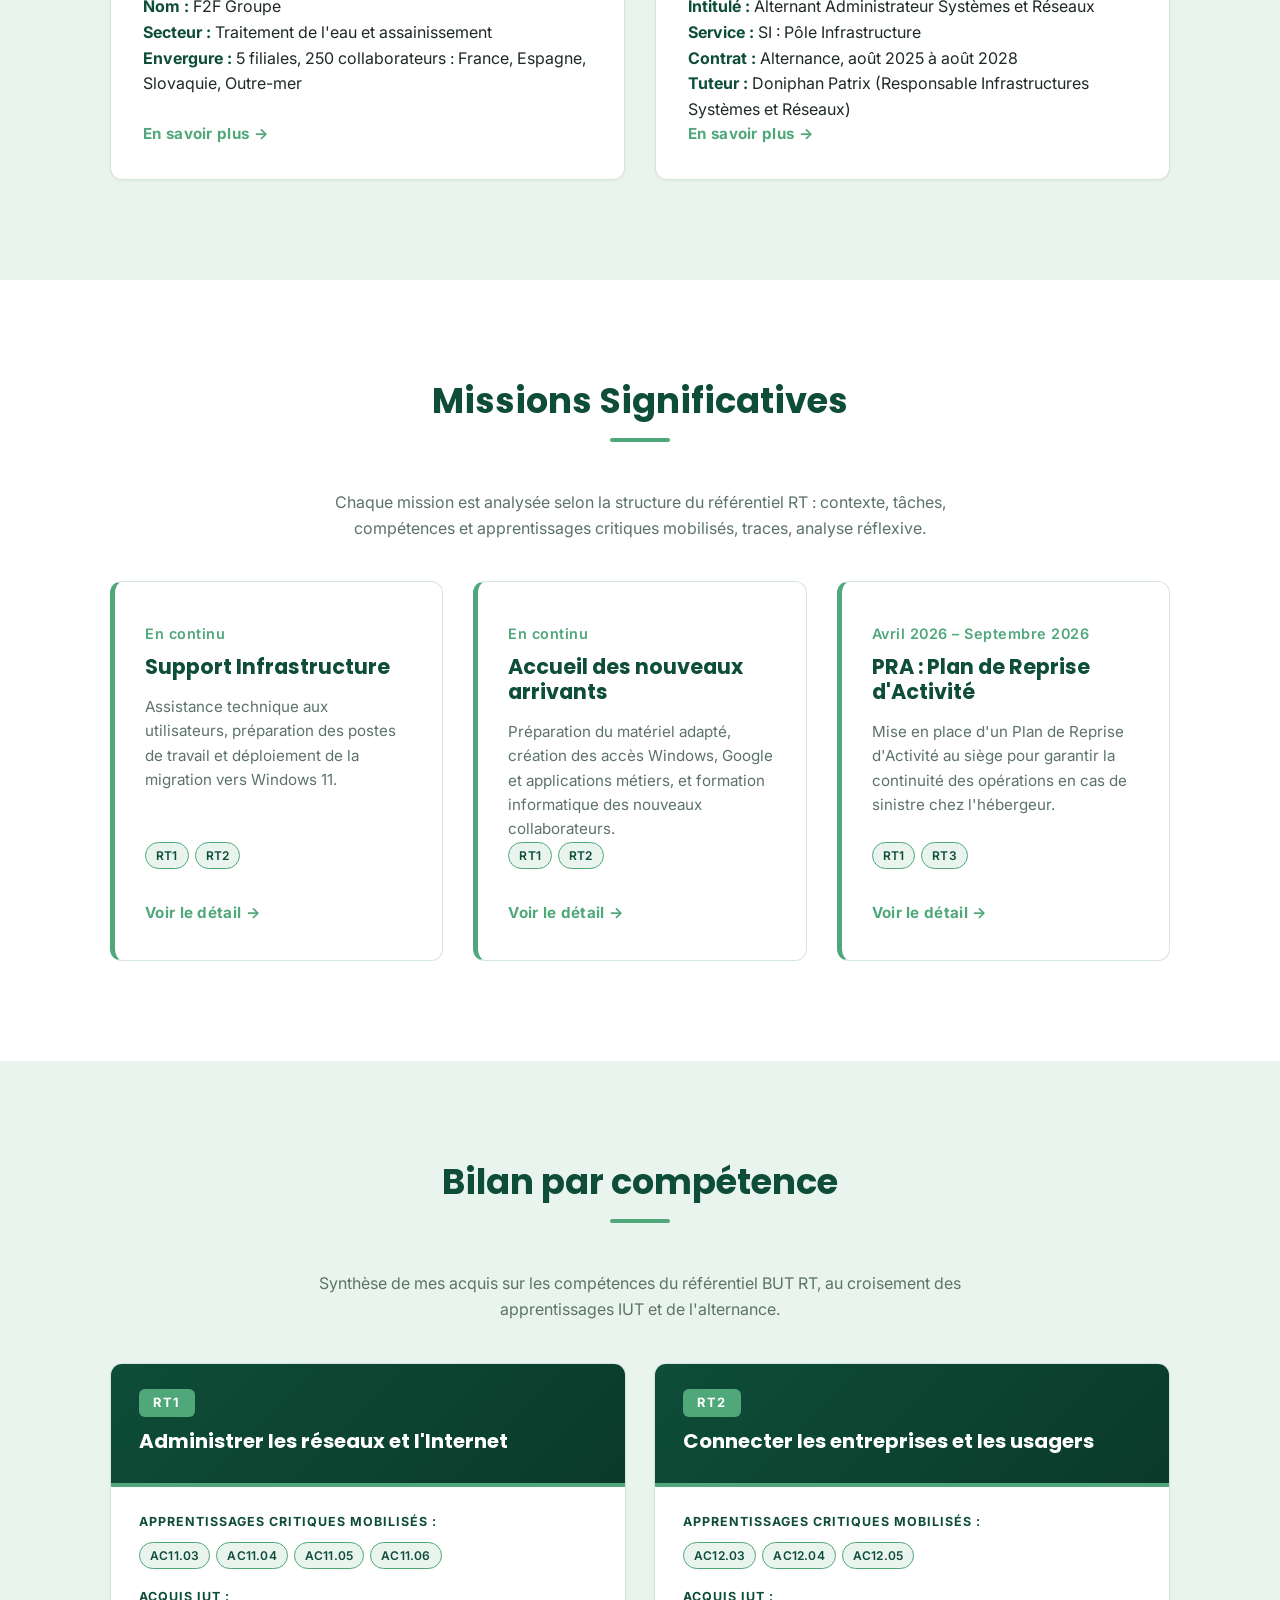
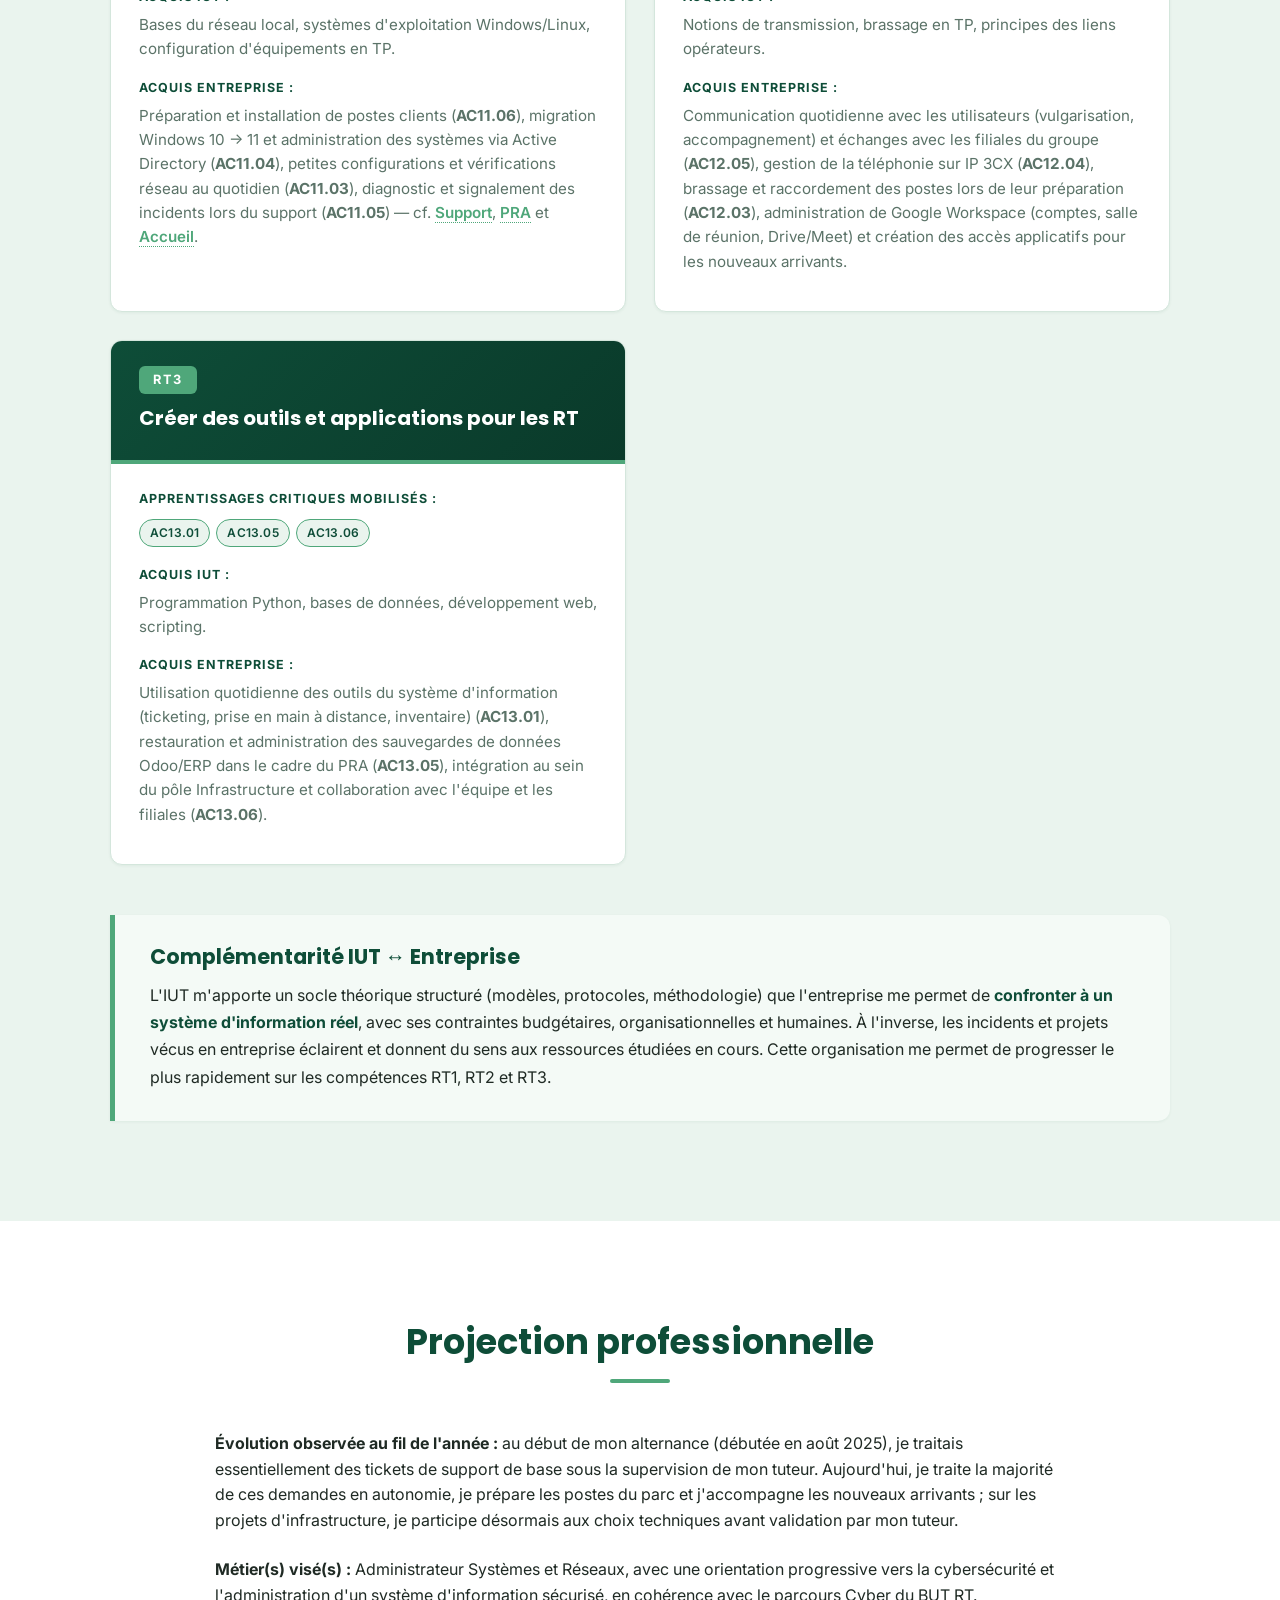
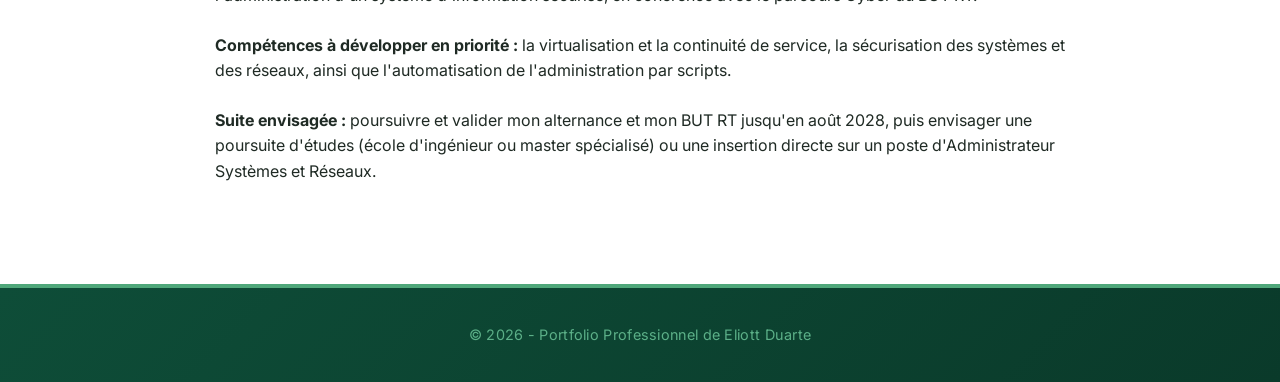
==== commit cba7a5d4: "18eme" ====
--- a/index.html
+++ b/index.html
@@ -3,7 +3,7 @@
 <head>
     <meta charset="UTF-8">
     <meta name="viewport" content="width=device-width, initial-scale=1.0">
-    <title>Portfolio Professionnel | BUT R&T - Eliott Duarte</title>
+    <title>Portfolio Professionnel | BUT RT - Eliott Duarte</title>
     <link rel="preconnect" href="https://fonts.googleapis.com">
     <link rel="preconnect" href="https://fonts.gstatic.com" crossorigin>
     <link href="https://fonts.googleapis.com/css2?family=Inter:wght@300;400;500&family=Poppins:wght@500;600;700&display=swap" rel="stylesheet">
@@ -33,17 +33,17 @@
             <div class="container hero-wrapper">
                 <div class="hero-content">
                     <span class="badge">Portfolio Alternance 2025 - 2026</span>
-                    <h1>Eliott Duarte<br><span class="specialization-text">BUT Réseaux & Télécommunications </span></h1>
+                    <h1>Eliott Duarte<br><span class="specialization-text">BUT Réseaux et Télécommunications </span></h1>
                     <div class="hero-description">
-                        <p><strong>Finalité de ce portfolio :</strong> Documenter mon alternance d'Administrateur Systèmes & Réseaux chez F2F Groupe, analyser les missions réalisées au regard du référentiel BUT R&T, et démontrer la progression de mes compétences au croisement de la formation à l'IUT de Caen et du terrain en entreprise.</p>
+                        <p><strong>Finalité de ce portfolio :</strong> Documenter mon alternance d'Administrateur Systèmes et Réseaux chez F2F Groupe, analyser les missions réalisées au regard du référentiel BUT RT, et démontrer la progression de mes compétences au croisement de la formation à l'IUT de Caen et du terrain en entreprise.</p>
                     </div>
                     <p style="margin-top:20px; color: var(--text-muted); font-size: 0.95rem;">
-                        <strong>Centres d'intérêt professionnels :</strong> [À COMPLÉTER : ex. virtualisation, automatisation, réseaux opérateurs…]
+                        <strong>Centres d'intérêt professionnels :</strong> virtualisation et continuité de service, cybersécurité, administration systèmes et réseaux, automatisation.
                     </p>
                 </div>
                 <div class="hero-image-container">
                     <div style="position: relative; width: 80%; height: 400px;">
-                        <img src="images/index/portrait.jpg" alt="Portrait d'Eliott Duarte, étudiant BUT R&T" class="hero-img" style="background:#e2e8f0; width: 100%; height: 100%; display:block; object-fit:cover;">
+                        <img src="images/index/portrait.jpg" alt="Portrait d'Eliott Duarte, étudiant BUT RT" class="hero-img" style="background:#e2e8f0; width: 100%; height: 100%; display:block; object-fit:cover;">
                         <div class="img-backdrop"></div>
                     </div>
                 </div>
@@ -55,7 +55,7 @@
                 <h2 class="section-title">À propos de moi</h2>
                 <div style="max-width: 800px; margin: -30px auto 0 auto; text-align: justify;">
                     <p>
-                        Actuellement étudiant en BUT Réseaux & Télécommunications à l'IUT de Caen, je suis passionné par la résolution de problèmes complexes et l'administration des infrastructures informatiques. Ma curiosité naturelle me pousse à explorer constamment de nouvelles technologies et à approfondir ma compréhension des systèmes existants.
+                        Actuellement étudiant en BUT Réseaux et Télécommunications à l'IUT de Caen, je suis passionné par la résolution de problèmes complexes et l'administration des infrastructures informatiques. Ma curiosité naturelle me pousse à explorer constamment de nouvelles technologies et à approfondir ma compréhension des systèmes existants.
                     </p>
                     <p style="margin-top: 1.5em;">
                         Rigoureux et méthodique, j'aborde chaque projet avec une attention particulière aux détails, que ce soit pour diagnostiquer une panne, déployer une nouvelle solution ou renforcer la sécurité d'un réseau. Mon alternance chez F2F Groupe me permet de confronter au quotidien les apprentissages théoriques de l'IUT à la réalité d'un système d'information multisite.
@@ -75,7 +75,7 @@
                         </div>
                         <h3>L'Entreprise</h3>
                         <p><strong>Nom :</strong> F2F Groupe</p>
-                        <p><strong>Secteur :</strong> Traitement de l'eau &amp; assainissement</p>
+                        <p><strong>Secteur :</strong> Traitement de l'eau et assainissement</p>
                         <p><strong>Envergure :</strong> 5 filiales, 250 collaborateurs :
                          France, Espagne, Slovaquie, Outre-mer</p>
                         <span class="read-more">En savoir plus &rarr;</span>
@@ -98,7 +98,7 @@
         <section id="missions" class="section-white">
             <div class="container">
                 <h2 class="section-title">Missions Significatives</h2>
-                <p class="section-intro">Chaque mission est analysée selon la structure du référentiel R&T : contexte, tâches, compétences et apprentissages critiques mobilisés, traces, analyse réflexive.</p>
+                <p class="section-intro">Chaque mission est analysée selon la structure du référentiel RT : contexte, tâches, compétences et apprentissages critiques mobilisés, traces, analyse réflexive.</p>
 
                 <div class="mission-grid">
                     <a href="mission1.html" class="mission-summary-card">
@@ -140,7 +140,7 @@
         <section id="bilan" class="section-light">
             <div class="container">
                 <h2 class="section-title">Bilan par compétence</h2>
-                <p class="section-intro">Synthèse de mes acquis sur les compétences du référentiel BUT R&T, au croisement des apprentissages IUT et de l'alternance.</p>
+                <p class="section-intro">Synthèse de mes acquis sur les compétences du référentiel BUT RT, au croisement des apprentissages IUT et de l'alternance.</p>
 
                 <div class="competence-grid">
 
@@ -148,7 +148,6 @@
                         <header class="competence-header">
                             <span class="competence-code">RT1</span>
                             <h3>Administrer les réseaux et l'Internet</h3>
-                            <span class="competence-level">Niveau 1 – Assister l'administrateur du réseau</span>
                         </header>
                         <div class="competence-body">
                             <p class="competence-label">Apprentissages critiques mobilisés :</p>
@@ -161,7 +160,7 @@
                             <p class="competence-label">Acquis IUT :</p>
                             <p>Bases du réseau local, systèmes d'exploitation Windows/Linux, configuration d'équipements en TP.</p>
                             <p class="competence-label">Acquis Entreprise :</p>
-                            <p>Préparation et installation de postes clients (<strong>AC11.06</strong>), migration Windows 10 → 11 et administration des systèmes via Active Directory (<strong>AC11.04</strong>), petites configurations et vérifications réseau au quotidien (<strong>AC11.03</strong>), diagnostic et signalement des incidents lors du support (<strong>AC11.05</strong>) — cf. <a href="mission1.html">Support</a>, <a href="mission2.html">PRA</a> &amp; <a href="mission3.html">Accueil</a>.</p>
+                            <p>Préparation et installation de postes clients (<strong>AC11.06</strong>), migration Windows 10 → 11 et administration des systèmes via Active Directory (<strong>AC11.04</strong>), petites configurations et vérifications réseau au quotidien (<strong>AC11.03</strong>), diagnostic et signalement des incidents lors du support (<strong>AC11.05</strong>) — cf. <a href="mission1.html">Support</a>, <a href="mission2.html">PRA</a> et <a href="mission3.html">Accueil</a>.</p>
                         </div>
                     </article>
 
@@ -169,7 +168,6 @@
                         <header class="competence-header">
                             <span class="competence-code">RT2</span>
                             <h3>Connecter les entreprises et les usagers</h3>
-                            <span class="competence-level">Niveau 1 – Découvrir les transmissions et la ToIP</span>
                         </header>
                         <div class="competence-body">
                             <p class="competence-label">Apprentissages critiques mobilisés :</p>
@@ -188,8 +186,7 @@
                     <article class="competence-card">
                         <header class="competence-header">
                             <span class="competence-code">RT3</span>
-                            <h3>Créer des outils et applications pour les R&T</h3>
-                            <span class="competence-level">Niveau 1 – S'intégrer dans un service informatique</span>
+                            <h3>Créer des outils et applications pour les RT</h3>
                         </header>
                         <div class="competence-body">
                             <p class="competence-label">Apprentissages critiques mobilisés :</p>
@@ -209,7 +206,7 @@
 
                 <div class="complementarite-box">
                     <h3>Complémentarité IUT ↔ Entreprise</h3>
-                    <p>L'IUT m'apporte un socle théorique structuré (modèles, protocoles, méthodologie) que l'entreprise me permet de <strong>confronter à un système d'information réel</strong>, avec ses contraintes budgétaires, organisationnelles et humaines. À l'inverse, les incidents et projets vécus en entreprise éclairent et donnent du sens aux ressources étudiées en cours. Cette organisation me permet de progresser le plus rapidement les compétences RT1, RT2 et RT3.</p>
+                    <p>L'IUT m'apporte un socle théorique structuré (modèles, protocoles, méthodologie) que l'entreprise me permet de <strong>confronter à un système d'information réel</strong>, avec ses contraintes budgétaires, organisationnelles et humaines. À l'inverse, les incidents et projets vécus en entreprise éclairent et donnent du sens aux ressources étudiées en cours. Cette organisation me permet de progresser le plus rapidement sur les compétences RT1, RT2 et RT3.</p>
                 </div>
             </div>
         </section>
@@ -218,8 +215,12 @@
             <div class="container">
                 <h2 class="section-title">Projection professionnelle</h2>
                 <div style="max-width: 850px; margin: -20px auto 0 auto;">
-                    <p><strong>Évolution observée au fil de l'année :</strong> au début de mon alternance (débutée en août 2025), je traitais essentiellement des tickets de support de base sous la supervision de mon tuteur. Aujourd'hui, je traite la majorité de ces demandes en autonomie, je prépare les postes du parc et j'accompagne les nouveaux arrivants ; sur les projets.</p>
-                    <p style="margin-top: 1.5em;"><strong>Suite envisagée :</strong> poursuivre et valider mon alternance jusqu'en août 2028 et BUT RT , puis envisager une poursuite d'études (école d'ingénieur ou master spécialisé) ou une insertion directe sur un poste d'Administrateur Systèmes et Réseaux.</p>
+                    <p><strong>Évolution observée au fil de l'année :</strong> au début de mon alternance (débutée en août 2025), je traitais essentiellement des tickets de support de base sous la supervision de mon tuteur. Aujourd'hui, je traite la majorité de ces demandes en autonomie, je prépare les postes du parc et j'accompagne les nouveaux arrivants ; sur les projets d'infrastructure, je participe désormais aux choix techniques avant validation par mon tuteur.</p>
+                    <p style="margin-top: 1.5em;"><strong>Métier(s) visé(s) :</strong> Administrateur Systèmes et Réseaux, avec une orientation progressive vers la cybersécurité et l'administration d'un système d'information sécurisé, en cohérence avec le parcours Cyber du BUT RT.</p>
+
+                    <p style="margin-top: 1.5em;"><strong>Compétences à développer en priorité :</strong> la virtualisation et la continuité de service, la sécurisation des systèmes et des réseaux, ainsi que l'automatisation de l'administration par scripts.</p>
+
+                    <p style="margin-top: 1.5em;"><strong>Suite envisagée :</strong> poursuivre et valider mon alternance et mon BUT RT jusqu'en août 2028, puis envisager une poursuite d'études (école d'ingénieur ou master spécialisé) ou une insertion directe sur un poste d'Administrateur Systèmes et Réseaux.</p>
                 </div> 
             </div>
         </section>
@@ -368,7 +369,7 @@
         <div class="modal">
             <div class="modal-header">
                 <span class="mission-date">Service : SI – Pôle Infrastructure</span>
-                <h2>Alternant Administrateur Systèmes &amp; Réseaux</h2>
+                <h2>Alternant Administrateur Systèmes et Réseaux</h2>
                 <div class="tags">
                     <span class="tag">Support Utilisateurs</span>
                     <span class="tag">Maintien en condition opérationnelle</span>
@@ -396,9 +397,9 @@
 
                 <div class="content-block">
                     <h2>3. Niveau de responsabilité et encadrement</h2>
-                    <p>Je suis encadré par mon tuteur , Responsable Infrastructures Systèmes et Réseaux, qui assure mon encadrement quotidien, ma formation, la validation des livrables ainsi que mon suivi et mon évaluation. 
+                    <p>Je suis encadré par mon tuteur Doniphan Patrix, Responsable Infrastructures Systèmes et Réseaux, qui assure mon encadrement quotidien, ma formation, la validation des livrables ainsi que mon suivi et mon évaluation. 
                         Mon rattachement hiérarchique est le suivant : tuteur entreprise → pôle Infrastructure → Direction du Service Informatique.</p>
-                    <p>J'interviens en autonomie sur le support de base et la préparation des postes. Pour les projets cela ce fait en collaboration avec mon tuteur.</p>
+                    <p>J'interviens en autonomie sur le support de base et la préparation des postes. Pour les projets, cela se fait en collaboration avec mon tuteur.</p>
                 </div>
 
                 <div class="content-block bg-gray rounded-box">
